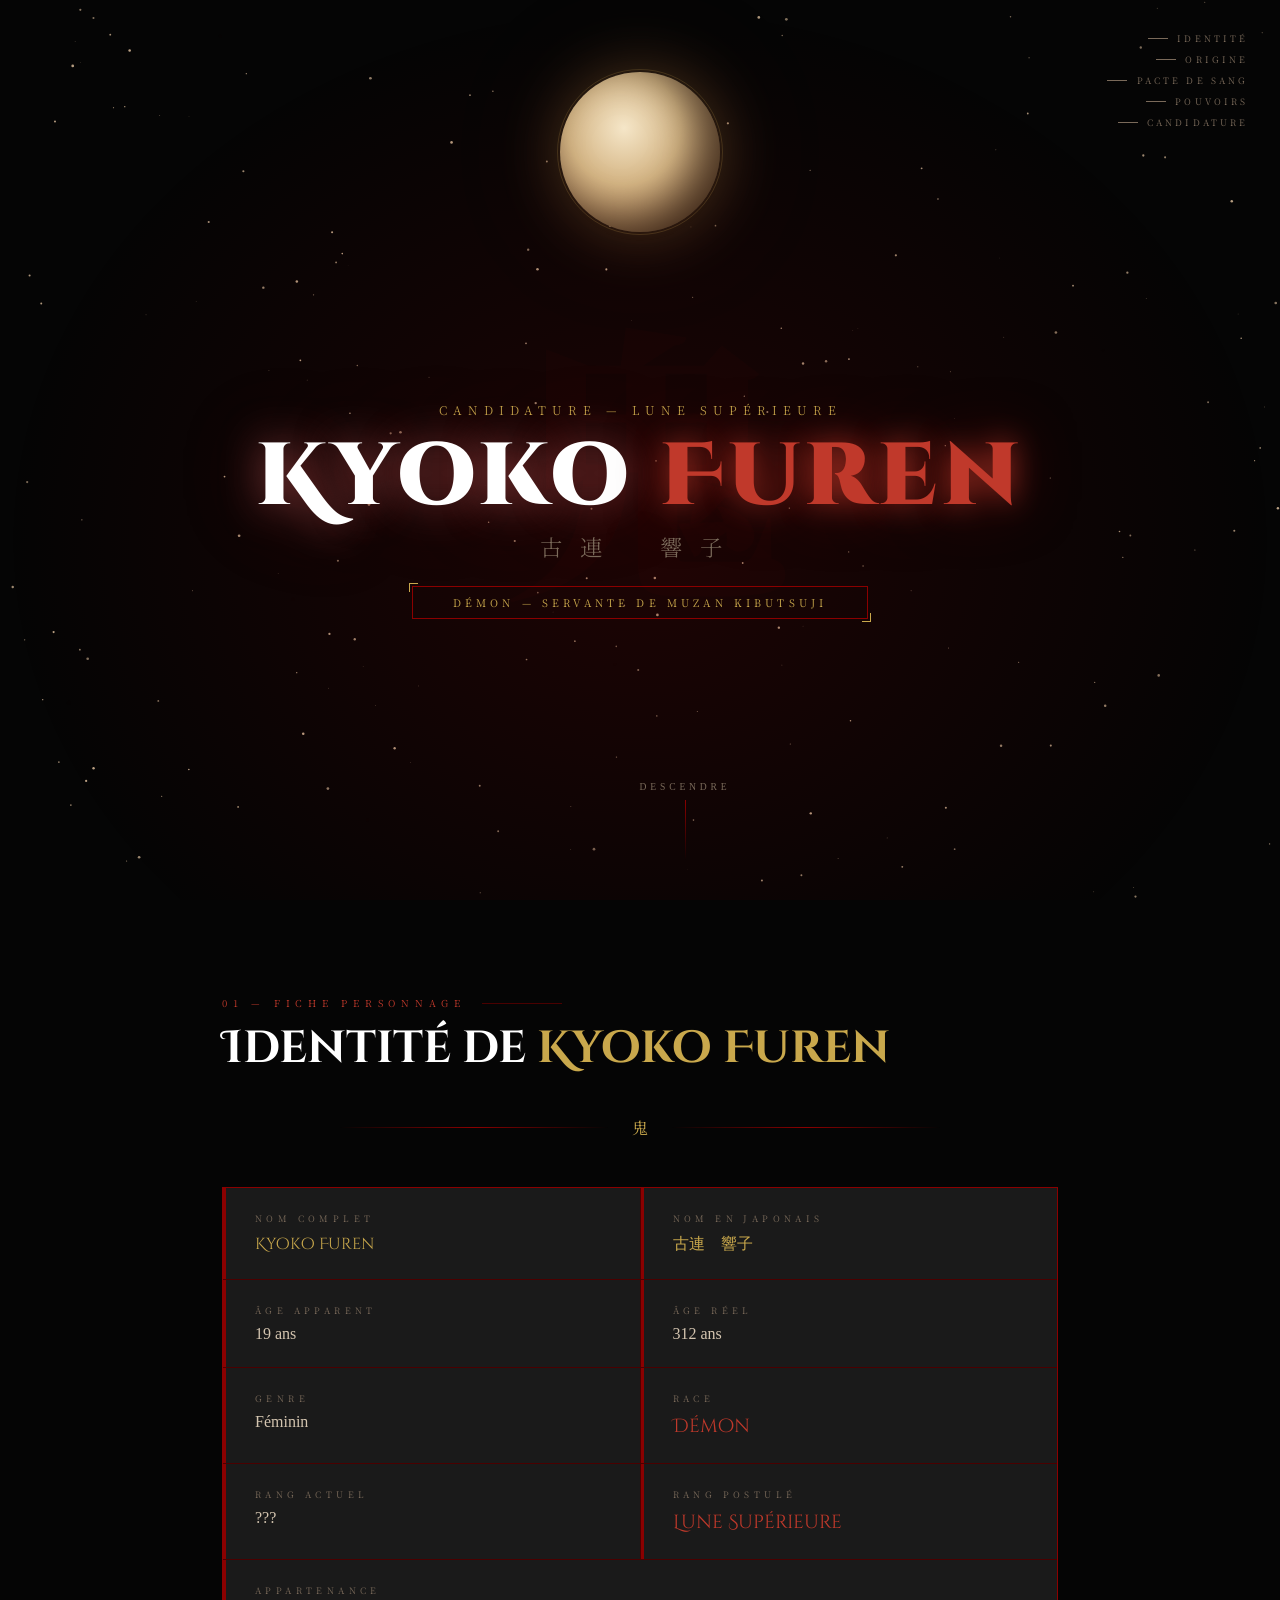
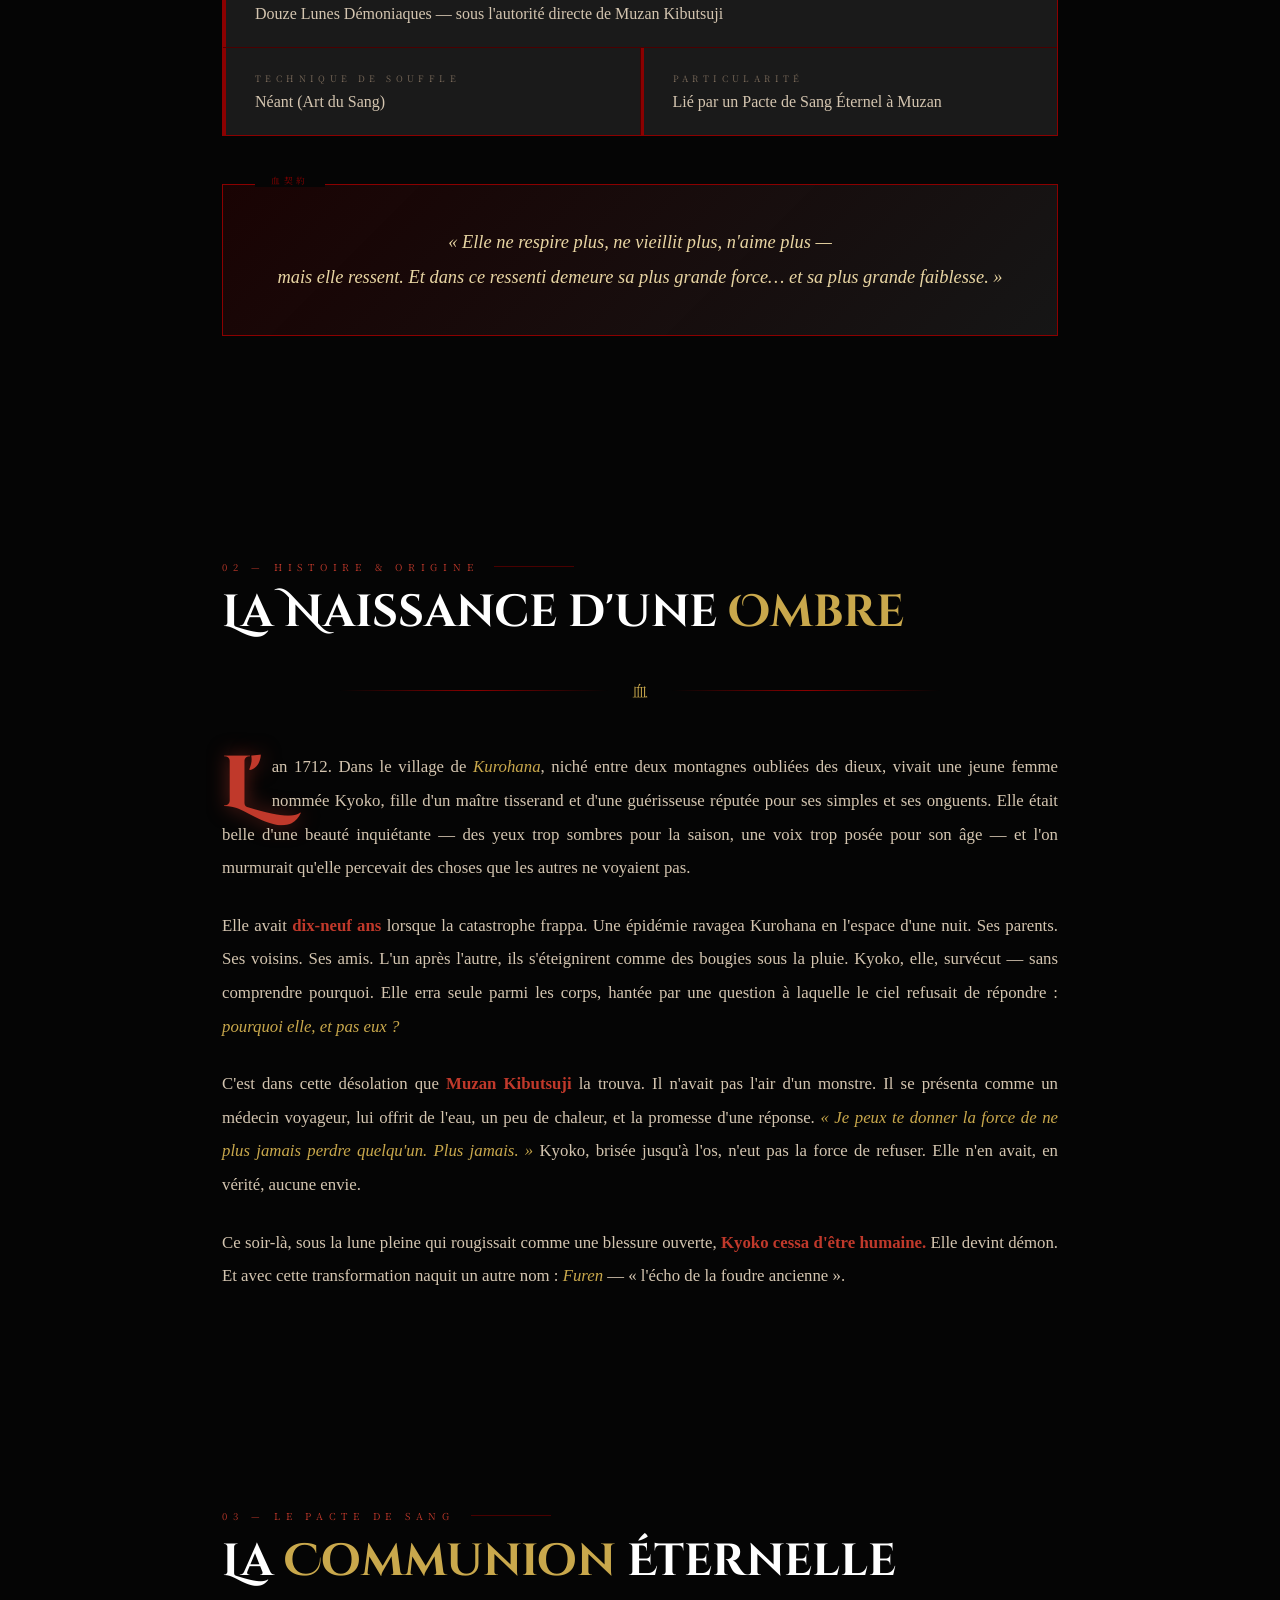
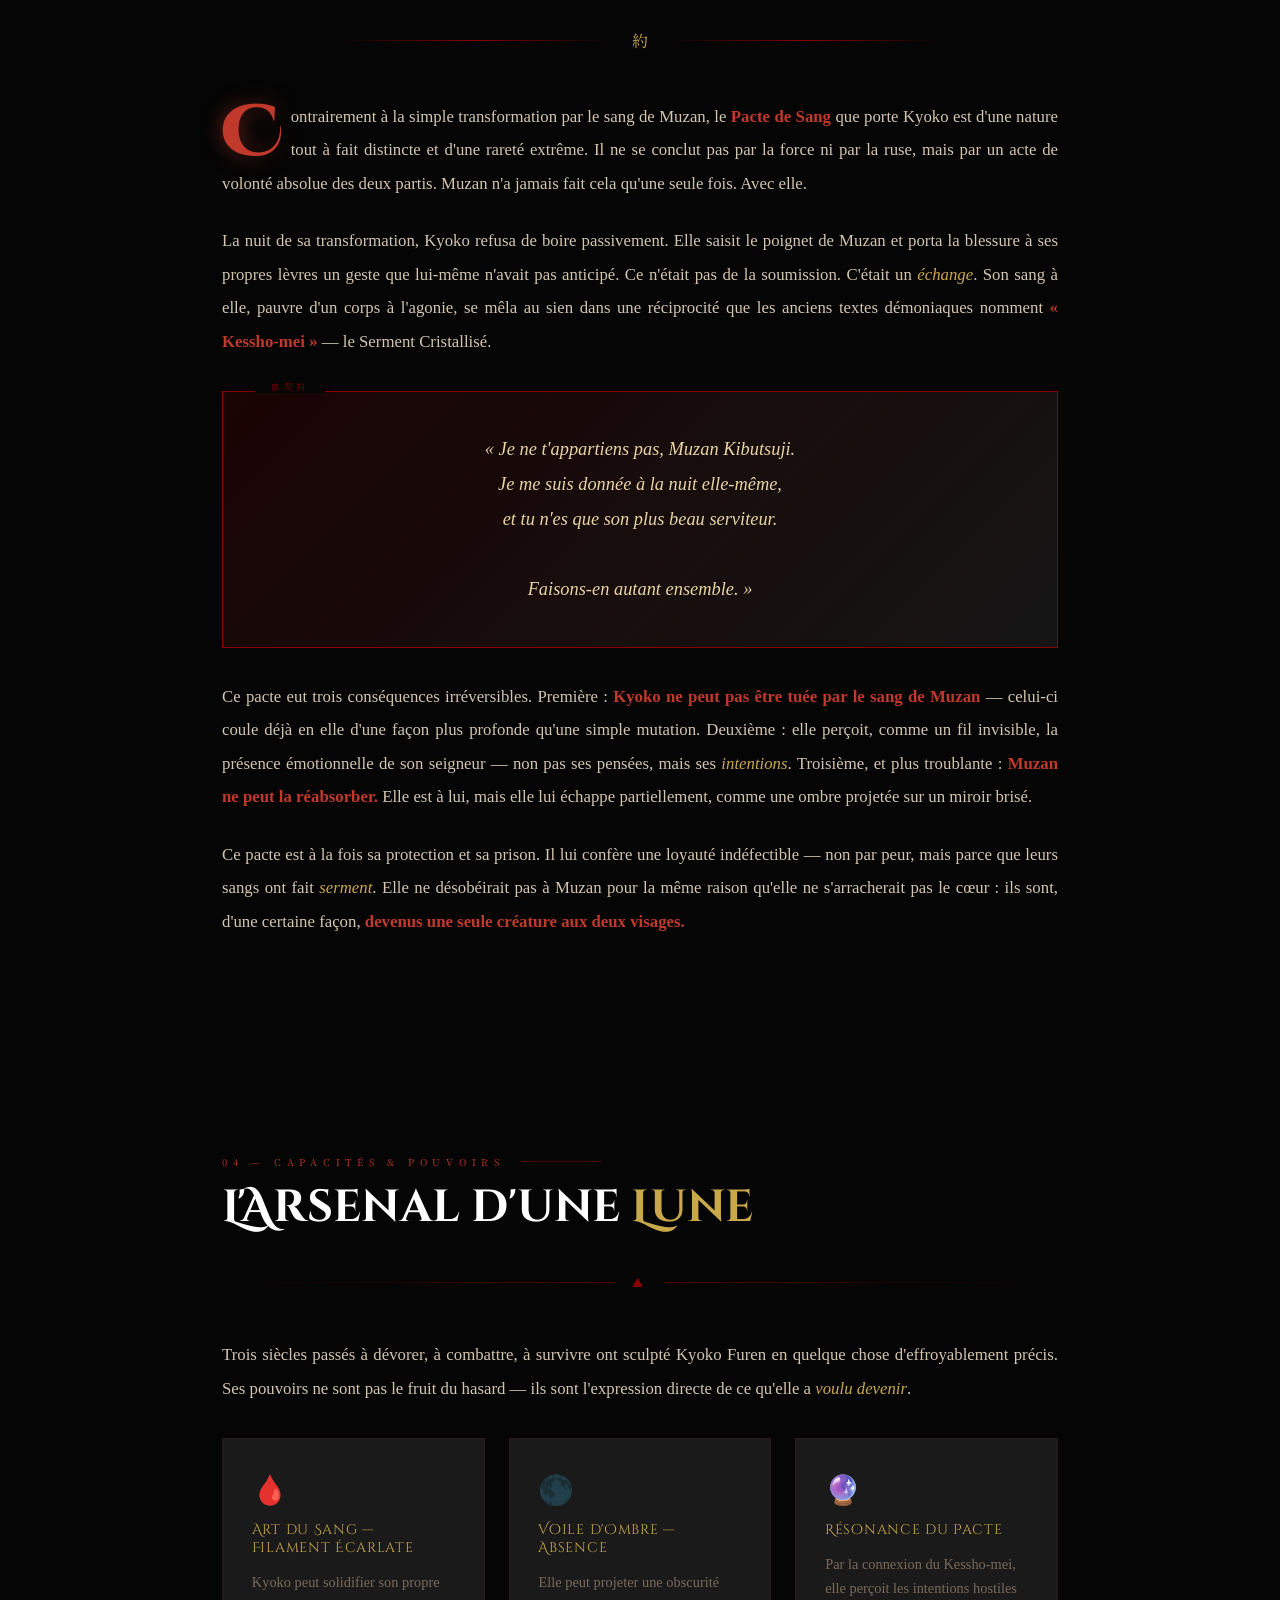
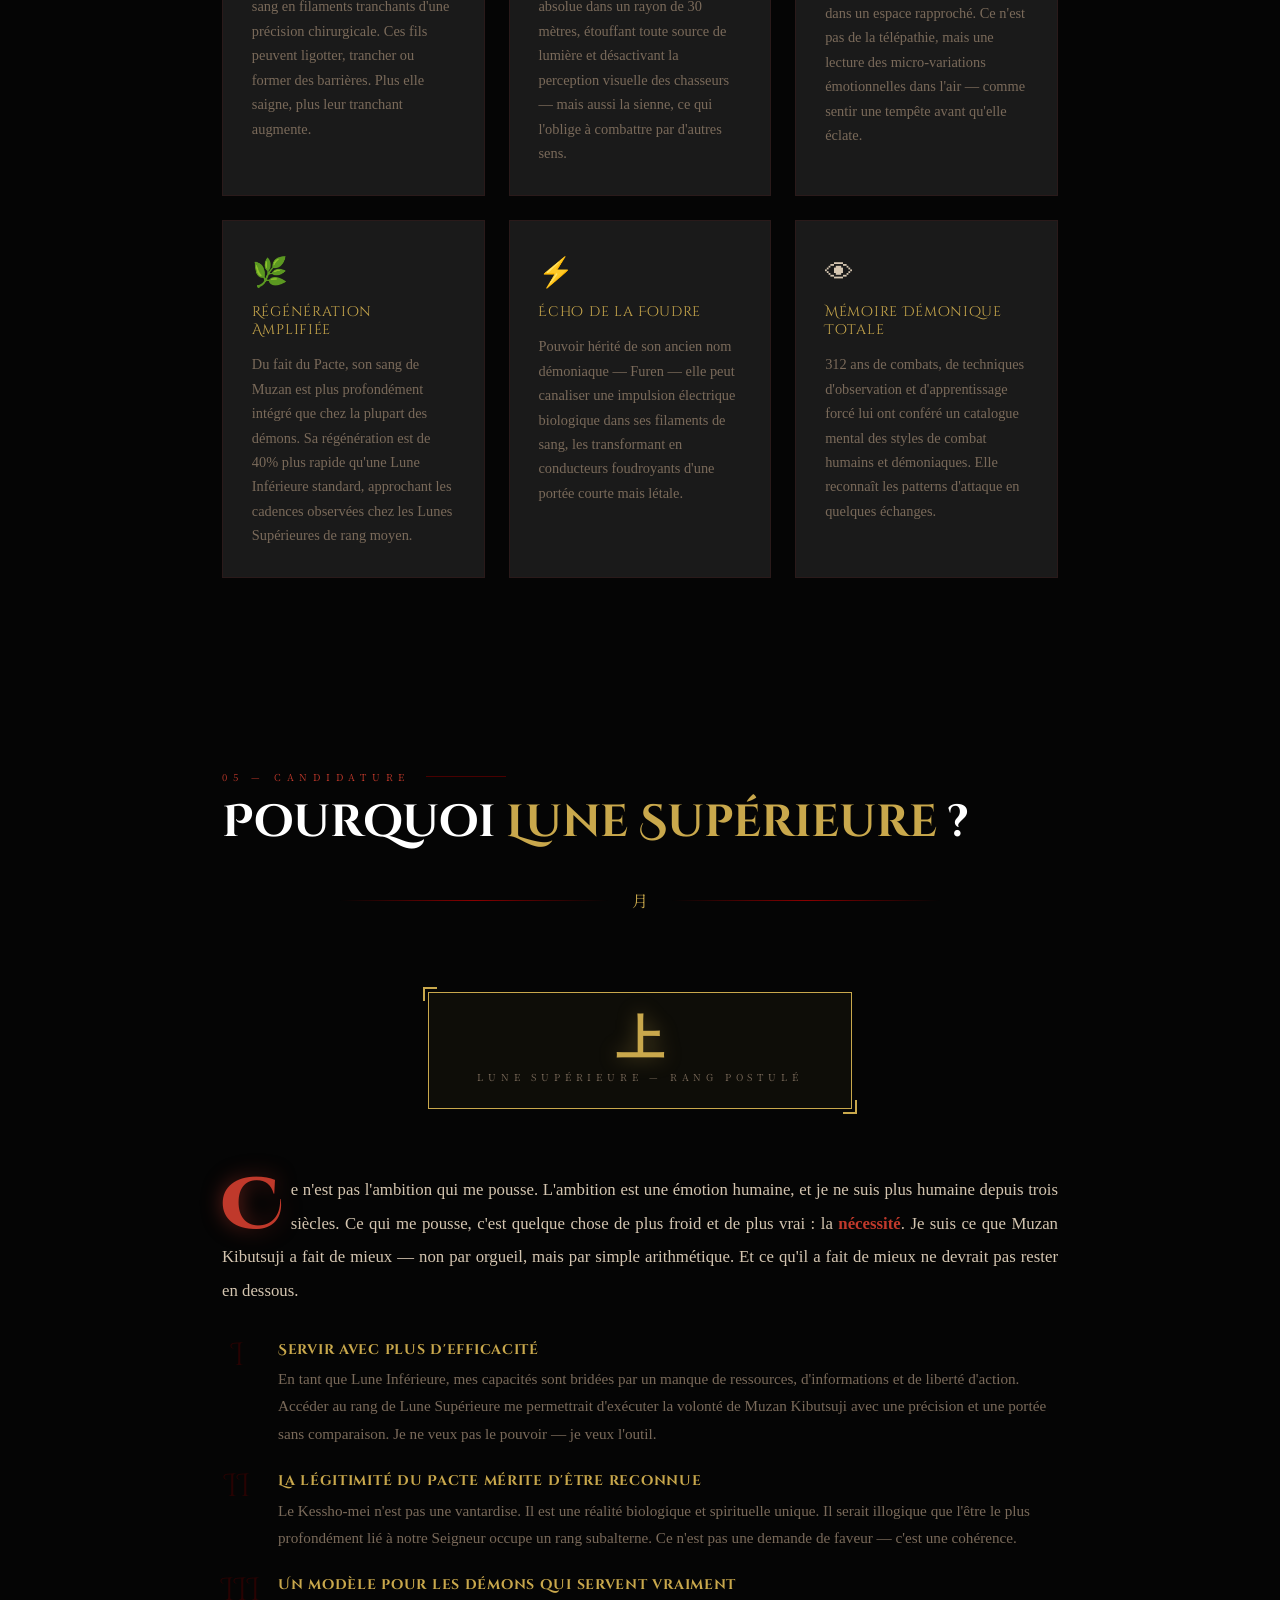
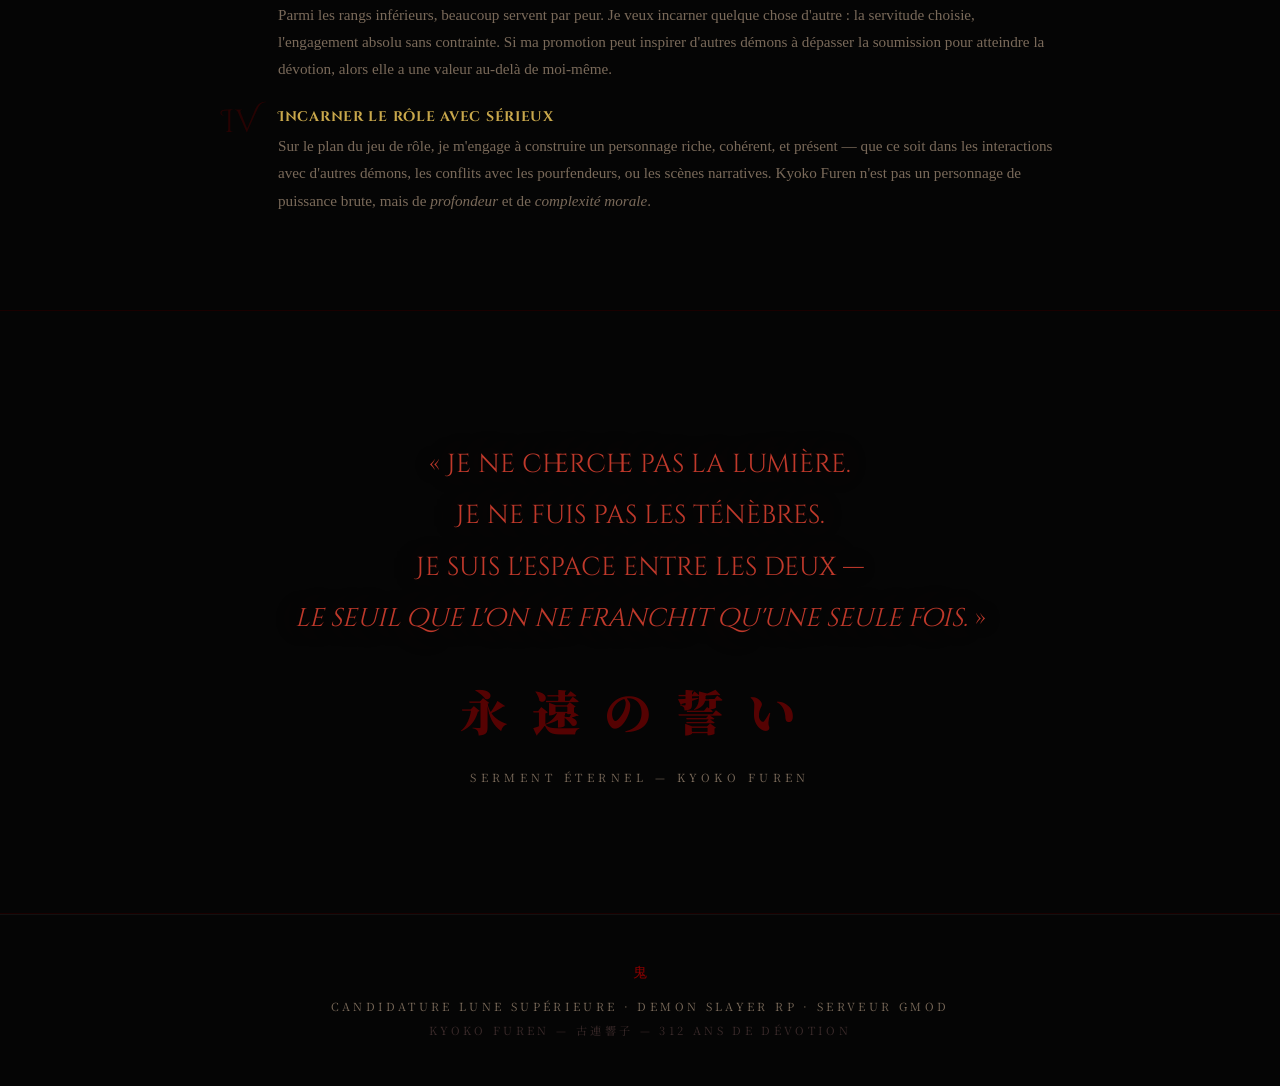
==== index.html @ bc17138c "Add files via upload" ====
<!DOCTYPE html>
<html lang="fr">
<head>
<meta charset="UTF-8">
<meta name="viewport" content="width=device-width, initial-scale=1.0">
<title>Candidature Lune Supérieure — Kyoko Furen</title>
<link href="https://fonts.googleapis.com/css2?family=Noto+Serif+JP:wght@300;400;700;900&family=Cinzel+Decorative:wght@400;700;900&family=IM+Fell+English:ital@0;1&display=swap" rel="stylesheet">

<style>
  :root {
    --blood: #8b0000;
    --crimson: #c0392b;
    --deep-red: #4a0000;
    --gold: #c9a84c;
    --pale-gold: #e8d5a3;
    --ash: #1a1a1a;
    --void: #050505;
    --fog: rgba(255,255,255,0.04);
    --text: #d4c5b0;
    --dim: #7a6a5a;
  }

  * { margin: 0; padding: 0; box-sizing: border-box; }

  html { scroll-behavior: smooth; }

  body {
    background-color: var(--void);
    color: var(--text);
    font-family: 'IM Fell English', serif;
    overflow-x: hidden;
    cursor: crosshair;
  }

  /* ─── SCROLLBAR ─── */
  ::-webkit-scrollbar { width: 6px; }
  ::-webkit-scrollbar-track { background: var(--void); }
  ::-webkit-scrollbar-thumb { background: var(--blood); border-radius: 0; }

  /* ─── CANVAS BACKGROUND ─── */
  #bg-canvas {
    position: fixed;
    top: 0; left: 0;
    width: 100%; height: 100%;
    z-index: 0;
    pointer-events: none;
  }

  /* ─── HERO ─── */
  .hero {
    position: relative;
    height: 100vh;
    display: flex;
    flex-direction: column;
    align-items: center;
    justify-content: center;
    z-index: 1;
    overflow: hidden;
  }

  .hero::before {
    content: '';
    position: absolute;
    inset: 0;
    background: radial-gradient(ellipse at 50% 60%, rgba(139,0,0,0.18) 0%, transparent 70%);
    pointer-events: none;
  }

  .moon {
    position: absolute;
    top: 8%;
    left: 50%;
    transform: translateX(-50%);
    width: 160px;
    height: 160px;
    border-radius: 50%;
    background: radial-gradient(circle at 40% 35%, #f5e6c8 0%, #d4b483 40%, #8b5e3c 80%, #3a1a0a 100%);
    box-shadow:
      0 0 60px rgba(200,160,80,0.3),
      0 0 120px rgba(139,0,0,0.15),
      inset -20px -10px 40px rgba(0,0,0,0.5);
    animation: moonPulse 6s ease-in-out infinite;
  }

  .moon::after {
    content: '';
    position: absolute;
    inset: -3px;
    border-radius: 50%;
    border: 1px solid rgba(200,160,80,0.2);
    animation: moonRing 6s ease-in-out infinite;
  }

  @keyframes moonPulse {
    0%, 100% { box-shadow: 0 0 60px rgba(200,160,80,0.3), 0 0 120px rgba(139,0,0,0.15), inset -20px -10px 40px rgba(0,0,0,0.5); }
    50% { box-shadow: 0 0 90px rgba(200,160,80,0.5), 0 0 180px rgba(139,0,0,0.3), inset -20px -10px 40px rgba(0,0,0,0.5); }
  }

  @keyframes moonRing {
    0%, 100% { transform: scale(1); opacity: 0.4; }
    50% { transform: scale(1.08); opacity: 0.8; }
  }

  .kanji-bg {
    position: absolute;
    font-family: 'Noto Serif JP', serif;
    font-size: 18rem;
    font-weight: 900;
    color: rgba(139,0,0,0.04);
    letter-spacing: -0.05em;
    user-select: none;
    pointer-events: none;
    top: 50%;
    left: 50%;
    transform: translate(-50%, -50%);
    white-space: nowrap;
  }

  .hero-title-wrap {
    text-align: center;
    z-index: 2;
    margin-top: 120px;
  }

  .hero-sub {
    font-family: 'Noto Serif JP', serif;
    font-size: 0.75rem;
    font-weight: 300;
    letter-spacing: 0.5em;
    color: var(--gold);
    text-transform: uppercase;
    margin-bottom: 1rem;
    opacity: 0;
    animation: fadeUp 1s ease forwards 0.5s;
  }

  .hero-name {
    font-family: 'Cinzel Decorative', serif;
    font-size: clamp(2.5rem, 7vw, 5.5rem);
    font-weight: 900;
    color: #fff;
    line-height: 1;
    text-shadow:
      0 0 40px rgba(200,100,100,0.6),
      0 0 80px rgba(139,0,0,0.4);
    opacity: 0;
    animation: fadeUp 1.2s ease forwards 0.8s;
    letter-spacing: 0.05em;
  }

  .hero-name span {
    color: var(--crimson);
    text-shadow: 0 0 30px rgba(192,57,43,0.8), 0 0 60px rgba(139,0,0,0.5);
  }

  .hero-jp {
    font-family: 'Noto Serif JP', serif;
    font-size: 1.4rem;
    font-weight: 300;
    color: var(--dim);
    margin-top: 0.5rem;
    letter-spacing: 0.8em;
    opacity: 0;
    animation: fadeUp 1s ease forwards 1.1s;
  }

  .hero-role {
    margin-top: 1.5rem;
    display: inline-block;
    border: 1px solid var(--blood);
    padding: 0.5rem 2.5rem;
    font-family: 'Noto Serif JP', serif;
    font-size: 0.65rem;
    letter-spacing: 0.4em;
    color: var(--gold);
    text-transform: uppercase;
    position: relative;
    opacity: 0;
    animation: fadeUp 1s ease forwards 1.4s;
  }

  .hero-role::before, .hero-role::after {
    content: '';
    position: absolute;
    width: 8px; height: 8px;
    border: 1px solid var(--gold);
  }
  .hero-role::before { top: -4px; left: -4px; border-right: none; border-bottom: none; }
  .hero-role::after { bottom: -4px; right: -4px; border-left: none; border-top: none; }

  .scroll-hint {
    position: absolute;
    bottom: 2.5rem;
    left: 50%;
    transform: translateX(-50%);
    display: flex;
    flex-direction: column;
    align-items: center;
    gap: 0.5rem;
    opacity: 0;
    animation: fadeUp 1s ease forwards 2s;
  }

  .scroll-hint span {
    font-size: 0.6rem;
    letter-spacing: 0.4em;
    color: var(--dim);
    text-transform: uppercase;
  }

  .scroll-line {
    width: 1px;
    height: 60px;
    background: linear-gradient(to bottom, var(--blood), transparent);
    animation: scrollDrop 2s ease-in-out infinite;
  }

  @keyframes scrollDrop {
    0% { transform: scaleY(0); transform-origin: top; }
    50% { transform: scaleY(1); transform-origin: top; }
    51% { transform: scaleY(1); transform-origin: bottom; }
    100% { transform: scaleY(0); transform-origin: bottom; }
  }

  @keyframes fadeUp {
    from { opacity: 0; transform: translateY(30px); }
    to { opacity: 1; transform: translateY(0); }
  }

  /* ─── DIVIDER ─── */
  .divider {
    display: flex;
    align-items: center;
    gap: 1.5rem;
    margin: 0 auto 3rem;
    max-width: 600px;
  }

  .divider-line {
    flex: 1;
    height: 1px;
    background: linear-gradient(to right, transparent, var(--blood), transparent);
  }

  .divider-glyph {
    color: var(--gold);
    font-size: 1rem;
    font-family: 'Noto Serif JP', serif;
  }

  /* ─── SECTIONS ─── */
  .section {
    position: relative;
    z-index: 1;
    padding: 6rem 2rem;
    max-width: 900px;
    margin: 0 auto;
  }

  .section-label {
    font-family: 'Noto Serif JP', serif;
    font-size: 0.6rem;
    letter-spacing: 0.6em;
    color: var(--crimson);
    text-transform: uppercase;
    margin-bottom: 0.75rem;
    display: flex;
    align-items: center;
    gap: 1rem;
  }

  .section-label::after {
    content: '';
    flex: 1;
    height: 1px;
    background: var(--deep-red);
    max-width: 80px;
  }

  .section-title {
    font-family: 'Cinzel Decorative', serif;
    font-size: clamp(1.5rem, 4vw, 2.8rem);
    font-weight: 700;
    color: #fff;
    margin-bottom: 2.5rem;
    line-height: 1.2;
  }

  .section-title em {
    color: var(--gold);
    font-style: normal;
  }

  /* ─── IDENTITY CARD ─── */
  .identity-grid {
    display: grid;
    grid-template-columns: 1fr 1fr;
    gap: 1px;
    background: var(--deep-red);
    border: 1px solid var(--blood);
    margin-bottom: 3rem;
  }

  .identity-cell {
    background: var(--ash);
    padding: 1.5rem 2rem;
    position: relative;
  }

  .identity-cell.full { grid-column: 1 / -1; }

  .identity-cell::after {
    content: '';
    position: absolute;
    top: 0; left: 0;
    width: 3px;
    height: 100%;
    background: var(--blood);
  }

  .id-label {
    font-family: 'Noto Serif JP', serif;
    font-size: 0.55rem;
    letter-spacing: 0.5em;
    color: var(--dim);
    text-transform: uppercase;
    margin-bottom: 0.5rem;
  }

  .id-value {
    font-family: 'Cinzel Decorative', serif;
    font-size: 1rem;
    color: var(--gold);
    font-weight: 400;
  }

  .id-value.highlight {
    color: var(--crimson);
    font-size: 1.2rem;
  }

  .id-value.normal {
    font-family: 'IM Fell English', serif;
    font-size: 1rem;
    color: var(--text);
  }

  /* ─── LORE TEXT ─── */
  .lore-text {
    line-height: 2;
    font-size: 1.05rem;
    color: var(--text);
    margin-bottom: 1.5rem;
    text-align: justify;
  }

  .lore-text em {
    color: var(--gold);
    font-style: italic;
  }

  .lore-text strong {
    color: var(--crimson);
    font-style: normal;
  }

  /* ─── DROP CAP ─── */
  .drop-cap::first-letter {
    font-family: 'Cinzel Decorative', serif;
    font-size: 4.5rem;
    font-weight: 900;
    float: left;
    line-height: 0.75;
    margin: 0.1em 0.12em 0 0;
    color: var(--crimson);
    text-shadow: 0 0 20px rgba(192,57,43,0.5);
  }

  /* ─── BLOOD PACT BOX ─── */
  .pact-box {
    border: 1px solid var(--blood);
    background: linear-gradient(135deg, rgba(74,0,0,0.3) 0%, rgba(26,26,26,0.8) 100%);
    padding: 2.5rem 3rem;
    margin: 2rem 0;
    position: relative;
  }

  .pact-box::before {
    content: '血契約';
    position: absolute;
    top: -0.7rem;
    left: 2rem;
    background: var(--void);
    padding: 0 1rem;
    font-family: 'Noto Serif JP', serif;
    font-size: 0.55rem;
    letter-spacing: 0.4em;
    color: var(--blood);
    text-transform: uppercase;
  }

  .pact-box .pact-quote {
    font-size: 1.15rem;
    font-style: italic;
    line-height: 1.9;
    color: var(--pale-gold);
    text-align: center;
  }

  /* ─── ABILITY CARDS ─── */
  .abilities-grid {
    display: grid;
    grid-template-columns: repeat(auto-fit, minmax(250px, 1fr));
    gap: 1.5rem;
    margin-top: 2rem;
  }

  .ability-card {
    background: var(--ash);
    border: 1px solid #2a1a1a;
    padding: 1.8rem;
    position: relative;
    overflow: hidden;
    transition: border-color 0.3s ease, transform 0.3s ease;
  }

  .ability-card:hover {
    border-color: var(--blood);
    transform: translateY(-4px);
  }

  .ability-card::after {
    content: '';
    position: absolute;
    bottom: 0; left: 0;
    width: 100%; height: 2px;
    background: linear-gradient(to right, var(--blood), transparent);
    transform: scaleX(0);
    transform-origin: left;
    transition: transform 0.4s ease;
  }

  .ability-card:hover::after { transform: scaleX(1); }

  .ability-icon {
    font-family: 'Noto Serif JP', serif;
    font-size: 1.8rem;
    margin-bottom: 0.8rem;
    display: block;
  }

  .ability-name {
    font-family: 'Cinzel Decorative', serif;
    font-size: 0.85rem;
    color: var(--gold);
    margin-bottom: 0.8rem;
    letter-spacing: 0.05em;
  }

  .ability-desc {
    font-size: 0.9rem;
    color: var(--dim);
    line-height: 1.7;
  }

  /* ─── MOTIVATION BLOCKS ─── */
  .motiv-list {
    list-style: none;
    display: flex;
    flex-direction: column;
    gap: 1.5rem;
    margin-top: 2rem;
  }

  .motiv-item {
    display: flex;
    gap: 1.5rem;
    align-items: flex-start;
  }

  .motiv-num {
    font-family: 'Cinzel Decorative', serif;
    font-size: 2rem;
    color: var(--deep-red);
    line-height: 1;
    flex-shrink: 0;
    width: 2rem;
    text-align: center;
    opacity: 0.5;
  }

  .motiv-content h4 {
    font-family: 'Cinzel Decorative', serif;
    font-size: 0.9rem;
    color: var(--gold);
    margin-bottom: 0.4rem;
    letter-spacing: 0.05em;
  }

  .motiv-content p {
    font-size: 0.95rem;
    line-height: 1.8;
    color: var(--dim);
  }

  /* ─── OATH SECTION ─── */
  .oath-section {
    text-align: center;
    padding: 8rem 2rem;
    position: relative;
    z-index: 1;
    border-top: 1px solid #1a0000;
    border-bottom: 1px solid #1a0000;
  }

  .oath-text {
    font-family: 'Cinzel Decorative', serif;
    font-size: clamp(1rem, 2.5vw, 1.6rem);
    color: var(--crimson);
    line-height: 2;
    max-width: 700px;
    margin: 0 auto 2rem;
    text-shadow: 0 0 30px rgba(139,0,0,0.4);
  }

  .oath-kanji {
    font-family: 'Noto Serif JP', serif;
    font-size: 3rem;
    font-weight: 900;
    color: var(--blood);
    letter-spacing: 0.5em;
    display: block;
    margin-top: 2rem;
    opacity: 0.6;
    animation: breathe 4s ease-in-out infinite;
  }

  @keyframes breathe {
    0%, 100% { opacity: 0.4; transform: scale(1); }
    50% { opacity: 0.8; transform: scale(1.02); }
  }

  /* ─── FOOTER ─── */
  .footer {
    text-align: center;
    padding: 3rem 2rem;
    z-index: 1;
    position: relative;
    border-top: 1px solid #111;
  }

  .footer p {
    font-size: 0.7rem;
    letter-spacing: 0.3em;
    color: var(--dim);
    text-transform: uppercase;
    font-family: 'Noto Serif JP', serif;
  }

  .footer .mark {
    color: var(--blood);
    font-size: 0.9rem;
    margin-bottom: 1rem;
    display: block;
  }

  /* ─── NAV ─── */
  nav {
    position: fixed;
    top: 2rem;
    right: 2rem;
    z-index: 100;
    display: flex;
    flex-direction: column;
    gap: 0.5rem;
    align-items: flex-end;
  }

  nav a {
    font-family: 'Noto Serif JP', serif;
    font-size: 0.55rem;
    letter-spacing: 0.35em;
    text-transform: uppercase;
    color: var(--dim);
    text-decoration: none;
    transition: color 0.3s ease;
    display: flex;
    align-items: center;
    gap: 0.6rem;
  }

  nav a::before {
    content: '';
    width: 20px; height: 1px;
    background: var(--dim);
    transition: width 0.3s ease, background 0.3s ease;
  }

  nav a:hover { color: var(--gold); }
  nav a:hover::before { width: 35px; background: var(--gold); }

  /* ─── BLOOD DRIP SVG ─── */
  .blood-drip-container {
    position: relative;
    height: 80px;
    overflow: visible;
    margin-bottom: -1px;
  }

  /* ─── SEPARATOR ─── */
  .sep {
    display: flex;
    align-items: center;
    justify-content: center;
    gap: 1rem;
    margin: 1rem 0 3rem;
    color: var(--blood);
    font-size: 0.7rem;
    letter-spacing: 0.5em;
    font-family: 'Noto Serif JP', serif;
  }

  .sep::before, .sep::after {
    content: '';
    flex: 1;
    height: 1px;
    background: linear-gradient(to right, transparent, var(--deep-red));
  }

  .sep::after { background: linear-gradient(to left, transparent, var(--deep-red)); }

  /* ─── RANK BADGE ─── */
  .rank-badge {
    display: inline-flex;
    flex-direction: column;
    align-items: center;
    border: 1px solid var(--gold);
    padding: 1.5rem 3rem;
    margin: 2rem auto;
    position: relative;
    background: rgba(201,168,76,0.05);
  }

  .rank-badge::before, .rank-badge::after {
    content: '';
    position: absolute;
    width: 12px; height: 12px;
    border: 2px solid var(--gold);
  }

  .rank-badge::before { top: -6px; left: -6px; border-right: none; border-bottom: none; }
  .rank-badge::after { bottom: -6px; right: -6px; border-left: none; border-top: none; }

  .rank-badge .rank-num {
    font-family: 'Cinzel Decorative', serif;
    font-size: 3rem;
    font-weight: 900;
    color: var(--gold);
    line-height: 1;
    text-shadow: 0 0 20px rgba(201,168,76,0.4);
  }

  .rank-badge .rank-label {
    font-family: 'Noto Serif JP', serif;
    font-size: 0.6rem;
    letter-spacing: 0.5em;
    color: var(--dim);
    text-transform: uppercase;
    margin-top: 0.3rem;
  }

  /* ─── BLOOD PARTICLES ─── */
  .particle {
    position: fixed;
    width: 2px;
    height: 2px;
    background: var(--blood);
    border-radius: 50%;
    pointer-events: none;
    z-index: 9999;
    animation: particleFade 1s ease forwards;
  }

  @keyframes particleFade {
    from { opacity: 1; transform: scale(1); }
    to { opacity: 0; transform: scale(0) translateY(20px); }
  }

  /* ─── REVEAL ANIMATIONS ─── */
  .reveal {
    opacity: 0;
    transform: translateY(40px);
    transition: opacity 0.9s ease, transform 0.9s ease;
  }

  .reveal.visible {
    opacity: 1;
    transform: translateY(0);
  }

  @media (max-width: 600px) {
    .identity-grid { grid-template-columns: 1fr; }
    nav { display: none; }
    .drop-cap::first-letter { font-size: 3rem; }
    .pact-box { padding: 1.5rem; }
  }
</style>
</head>
<body>

<!-- CANVAS BACKGROUND -->
<canvas id="bg-canvas"></canvas>

<!-- NAVIGATION -->
<nav>
  <a href="#identite">Identité</a>
  <a href="#origine">Origine</a>
  <a href="#pact">Pacte de Sang</a>
  <a href="#pouvoir">Pouvoirs</a>
  <a href="#candidature">Candidature</a>
</nav>

<!-- ══════════════ HERO ══════════════ -->
<section class="hero">
  <div class="kanji-bg">鬼</div>
  <div class="moon"></div>

  <div class="hero-title-wrap">
    <p class="hero-sub">Candidature — Lune Supérieure</p>
    <h1 class="hero-name">Kyoko <span>Furen</span></h1>
    <p class="hero-jp">古連　響子</p>
    <div class="hero-role">Démon — Servante de Muzan Kibutsuji</div>
  </div>

  <div class="scroll-hint">
    <span>Descendre</span>
    <div class="scroll-line"></div>
  </div>
</section>

<!-- ══════════════ IDENTITÉ ══════════════ -->
<section class="section reveal" id="identite">
  <div class="section-label">01 — Fiche Personnage</div>
  <h2 class="section-title">Identité de <em>Kyoko Furen</em></h2>
  <div class="divider"><div class="divider-line"></div><div class="divider-glyph">鬼</div><div class="divider-line"></div></div>

  <div class="identity-grid">
    <div class="identity-cell">
      <div class="id-label">Nom complet</div>
      <div class="id-value">Kyoko Furen</div>
    </div>
    <div class="identity-cell">
      <div class="id-label">Nom en japonais</div>
      <div class="id-value">古連　響子</div>
    </div>
    <div class="identity-cell">
      <div class="id-label">Âge apparent</div>
      <div class="id-value normal">19 ans</div>
    </div>
    <div class="identity-cell">
      <div class="id-label">Âge réel</div>
      <div class="id-value normal">312 ans</div>
    </div>
    <div class="identity-cell">
      <div class="id-label">Genre</div>
      <div class="id-value normal">Féminin</div>
    </div>
    <div class="identity-cell">
      <div class="id-label">Race</div>
      <div class="id-value highlight">Démon</div>
    </div>
    <div class="identity-cell">
      <div class="id-label">Rang Actuel</div>
      <div class="id-value normal">???</div>
    </div>
    <div class="identity-cell">
      <div class="id-label">Rang Postulé</div>
      <div class="id-value highlight">Lune Supérieure</div>
    </div>
    <div class="identity-cell full">
      <div class="id-label">Appartenance</div>
      <div class="id-value normal">Douze Lunes Démoniaques — sous l'autorité directe de Muzan Kibutsuji</div>
    </div>
    <div class="identity-cell">
      <div class="id-label">Technique de Souffle</div>
      <div class="id-value normal">Néant (Art du Sang)</div>
    </div>
    <div class="identity-cell">
      <div class="id-label">Particularité</div>
      <div class="id-value normal">Lié par un Pacte de Sang Éternel à Muzan</div>
    </div>
  </div>

  <div class="pact-box">
    <p class="pact-quote">
      « Elle ne respire plus, ne vieillit plus, n'aime plus —<br>
      mais elle <em>ressent</em>. Et dans ce ressenti demeure sa plus grande force… et sa plus grande faiblesse. »
    </p>
  </div>
</section>

<!-- ══════════════ ORIGINE ══════════════ -->
<section class="section reveal" id="origine">
  <div class="section-label">02 — Histoire & Origine</div>
  <h2 class="section-title">La Naissance d'une <em>Ombre</em></h2>
  <div class="divider"><div class="divider-line"></div><div class="divider-glyph">血</div><div class="divider-line"></div></div>

  <p class="lore-text drop-cap">
    L'an 1712. Dans le village de <em>Kurohana</em>, niché entre deux montagnes oubliées des dieux, vivait une jeune femme
    nommée Kyoko, fille d'un maître tisserand et d'une guérisseuse réputée pour ses simples et ses onguents.
    Elle était belle d'une beauté inquiétante — des yeux trop sombres pour la saison, une voix trop posée pour son âge —
    et l'on murmurait qu'elle percevait des choses que les autres ne voyaient pas.
  </p>

  <p class="lore-text">
    Elle avait <strong>dix-neuf ans</strong> lorsque la catastrophe frappa. Une épidémie ravagea Kurohana en l'espace d'une nuit.
    Ses parents. Ses voisins. Ses amis. L'un après l'autre, ils s'éteignirent comme des bougies sous la pluie.
    Kyoko, elle, survécut — sans comprendre pourquoi. Elle erra seule parmi les corps, hantée par une question
    à laquelle le ciel refusait de répondre : <em>pourquoi elle, et pas eux ?</em>
  </p>

  <p class="lore-text">
    C'est dans cette désolation que <strong>Muzan Kibutsuji</strong> la trouva. Il n'avait pas l'air d'un monstre.
    Il se présenta comme un médecin voyageur, lui offrit de l'eau, un peu de chaleur, et la promesse d'une réponse.
    <em>« Je peux te donner la force de ne plus jamais perdre quelqu'un. Plus jamais. »</em>
    Kyoko, brisée jusqu'à l'os, n'eut pas la force de refuser. Elle n'en avait, en vérité, aucune envie.
  </p>

  <p class="lore-text">
    Ce soir-là, sous la lune pleine qui rougissait comme une blessure ouverte, <strong>Kyoko cessa d'être humaine.</strong>
    Elle devint démon. Et avec cette transformation naquit un autre nom : <em>Furen</em> — « l'écho de la foudre ancienne ».
  </p>
</section>

<!-- ══════════════ PACTE DE SANG ══════════════ -->
<section class="section reveal" id="pact">
  <div class="section-label">03 — Le Pacte de Sang</div>
  <h2 class="section-title">La <em>Communion</em> Éternelle</h2>
  <div class="divider"><div class="divider-line"></div><div class="divider-glyph">約</div><div class="divider-line"></div></div>

  <p class="lore-text drop-cap">
    Contrairement à la simple transformation par le sang de Muzan, le <strong>Pacte de Sang</strong> que porte Kyoko est d'une nature
    tout à fait distincte et d'une rareté extrême. Il ne se conclut pas par la force ni par la ruse, mais par un acte
    de volonté absolue des deux partis. Muzan n'a jamais fait cela qu'une seule fois. Avec elle.
  </p>

  <p class="lore-text">
    La nuit de sa transformation, Kyoko refusa de boire passivement. Elle saisit le poignet de Muzan et porta la blessure
    à ses propres lèvres un geste que lui-même n'avait pas anticipé. Ce n'était pas de la soumission. C'était un
    <em>échange</em>. Son sang à elle, pauvre d'un corps à l'agonie, se mêla au sien dans une réciprocité que les anciens
    textes démoniaques nomment <strong>« Kessho-mei »</strong> — le Serment Cristallisé.
  </p>

  <div class="pact-box">
    <p class="pact-quote">
      « Je ne t'appartiens pas, Muzan Kibutsuji.<br>
      Je me suis donnée à la nuit elle-même,<br>
      et tu n'es que son plus beau serviteur.<br><br>
      <em>Faisons-en autant ensemble.</em> »
    </p>
  </div>

  <p class="lore-text">
    Ce pacte eut trois conséquences irréversibles. Première : <strong>Kyoko ne peut pas être tuée par le sang de Muzan</strong> —
    celui-ci coule déjà en elle d'une façon plus profonde qu'une simple mutation. Deuxième : elle perçoit, comme un fil
    invisible, la présence émotionnelle de son seigneur — non pas ses pensées, mais ses <em>intentions</em>. Troisième, et plus
    troublante : <strong>Muzan ne peut la réabsorber.</strong> Elle est à lui, mais elle lui échappe partiellement, comme une ombre
    projetée sur un miroir brisé.
  </p>

  <p class="lore-text">
    Ce pacte est à la fois sa protection et sa prison. Il lui confère une loyauté indéfectible — non par peur,
    mais parce que leurs sangs ont fait <em>serment</em>. Elle ne désobéirait pas à Muzan pour la même raison qu'elle ne
    s'arracherait pas le cœur : ils sont, d'une certaine façon, <strong>devenus une seule créature aux deux visages.</strong>
  </p>
</section>

<!-- ══════════════ POUVOIRS ══════════════ -->
<section class="section reveal" id="pouvoir">
  <div class="section-label">04 — Capacités & Pouvoirs</div>
  <h2 class="section-title">L'Arsenal d'une <em>Lune</em></h2>
  <div class="sep">▲</div>

  <p class="lore-text">
    Trois siècles passés à dévorer, à combattre, à survivre ont sculpté Kyoko Furen en quelque chose
    d'effroyablement précis. Ses pouvoirs ne sont pas le fruit du hasard — ils sont l'expression directe
    de ce qu'elle a <em>voulu devenir</em>.
  </p>

  <div class="abilities-grid">
    <div class="ability-card">
      <span class="ability-icon">🩸</span>
      <div class="ability-name">Art du Sang — Filament Écarlate</div>
      <div class="ability-desc">Kyoko peut solidifier son propre sang en filaments tranchants d'une précision chirurgicale. Ces fils peuvent ligotter, trancher ou former des barrières. Plus elle saigne, plus leur tranchant augmente.</div>
    </div>
    <div class="ability-card">
      <span class="ability-icon">🌑</span>
      <div class="ability-name">Voile d'Ombre — Absence</div>
      <div class="ability-desc">Elle peut projeter une obscurité absolue dans un rayon de 30 mètres, étouffant toute source de lumière et désactivant la perception visuelle des chasseurs — mais aussi la sienne, ce qui l'oblige à combattre par d'autres sens.</div>
    </div>
    <div class="ability-card">
      <span class="ability-icon">🔮</span>
      <div class="ability-name">Résonance du Pacte</div>
      <div class="ability-desc">Par la connexion du Kessho-mei, elle perçoit les intentions hostiles dans un espace rapproché. Ce n'est pas de la télépathie, mais une lecture des micro-variations émotionnelles dans l'air — comme sentir une tempête avant qu'elle éclate.</div>
    </div>
    <div class="ability-card">
      <span class="ability-icon">🌿</span>
      <div class="ability-name">Régénération Amplifiée</div>
      <div class="ability-desc">Du fait du Pacte, son sang de Muzan est plus profondément intégré que chez la plupart des démons. Sa régénération est de 40% plus rapide qu'une Lune Inférieure standard, approchant les cadences observées chez les Lunes Supérieures de rang moyen.</div>
    </div>
    <div class="ability-card">
      <span class="ability-icon">⚡</span>
      <div class="ability-name">Écho de la Foudre</div>
      <div class="ability-desc">Pouvoir hérité de son ancien nom démoniaque — Furen — elle peut canaliser une impulsion électrique biologique dans ses filaments de sang, les transformant en conducteurs foudroyants d'une portée courte mais létale.</div>
    </div>
    <div class="ability-card">
      <span class="ability-icon">👁</span>
      <div class="ability-name">Mémoire Démonique Totale</div>
      <div class="ability-desc">312 ans de combats, de techniques d'observation et d'apprentissage forcé lui ont conféré un catalogue mental des styles de combat humains et démoniaques. Elle reconnaît les patterns d'attaque en quelques échanges.</div>
    </div>
  </div>
</section>

<!-- ══════════════ CANDIDATURE ══════════════ -->
<section class="section reveal" id="candidature">
  <div class="section-label">05 — Candidature</div>
  <h2 class="section-title">Pourquoi <em>Lune Supérieure</em> ?</h2>
  <div class="divider"><div class="divider-line"></div><div class="divider-glyph">月</div><div class="divider-line"></div></div>

  <div style="display:flex; justify-content:center; margin-bottom: 2rem;">
    <div class="rank-badge">
      <span class="rank-num">上</span>
      <span class="rank-label">Lune Supérieure — Rang Postulé</span>
    </div>
  </div>

  <p class="lore-text drop-cap">
    Ce n'est pas l'ambition qui me pousse. L'ambition est une émotion humaine, et je ne suis plus humaine depuis
    trois siècles. Ce qui me pousse, c'est quelque chose de plus froid et de plus vrai : la <strong>nécessité</strong>.
    Je suis ce que Muzan Kibutsuji a fait de mieux — non par orgueil, mais par simple arithmétique.
    Et ce qu'il a fait de mieux ne devrait pas rester en dessous.
  </p>

  <ul class="motiv-list">
    <li class="motiv-item">
      <span class="motiv-num">I</span>
      <div class="motiv-content">
        <h4>Servir avec plus d'efficacité</h4>
        <p>En tant que Lune Inférieure, mes capacités sont bridées par un manque de ressources, d'informations et de liberté d'action. Accéder au rang de Lune Supérieure me permettrait d'exécuter la volonté de Muzan Kibutsuji avec une précision et une portée sans comparaison. Je ne veux pas le pouvoir — je veux l'outil.</p>
      </div>
    </li>
    <li class="motiv-item">
      <span class="motiv-num">II</span>
      <div class="motiv-content">
        <h4>La légitimité du Pacte mérite d'être reconnue</h4>
        <p>Le Kessho-mei n'est pas une vantardise. Il est une réalité biologique et spirituelle unique. Il serait illogique que l'être le plus profondément lié à notre Seigneur occupe un rang subalterne. Ce n'est pas une demande de faveur — c'est une cohérence.</p>
      </div>
    </li>
    <li class="motiv-item">
      <span class="motiv-num">III</span>
      <div class="motiv-content">
        <h4>Un modèle pour les démons qui servent vraiment</h4>
        <p>Parmi les rangs inférieurs, beaucoup servent par peur. Je veux incarner quelque chose d'autre : la servitude choisie, l'engagement absolu sans contrainte. Si ma promotion peut inspirer d'autres démons à dépasser la soumission pour atteindre la dévotion, alors elle a une valeur au-delà de moi-même.</p>
      </div>
    </li>
    <li class="motiv-item">
      <span class="motiv-num">IV</span>
      <div class="motiv-content">
        <h4>Incarner le rôle avec sérieux</h4>
        <p>Sur le plan du jeu de rôle, je m'engage à construire un personnage riche, cohérent, et présent — que ce soit dans les interactions avec d'autres démons, les conflits avec les pourfendeurs, ou les scènes narratives. Kyoko Furen n'est pas un personnage de puissance brute, mais de <em>profondeur</em> et de <em>complexité morale</em>.</p>
      </div>
    </li>
  </ul>
</section>

<!-- ══════════════ SERMENT ══════════════ -->
<div class="oath-section reveal">
  <p class="oath-text">
    « Je ne cherche pas la lumière.<br>
    Je ne fuis pas les ténèbres.<br>
    Je suis l'espace entre les deux —<br>
    <em>le seuil que l'on ne franchit qu'une seule fois.</em> »
  </p>
  <span class="oath-kanji">永遠の誓い</span>
  <p style="margin-top: 1.5rem; font-size: 0.7rem; letter-spacing: 0.4em; color: var(--dim); font-family: 'Noto Serif JP', serif; text-transform: uppercase;">Serment Éternel — Kyoko Furen</p>
</div>

<!-- ══════════════ FOOTER ══════════════ -->
<footer class="footer">
  <span class="mark">鬼</span>
  <p>Candidature Lune Supérieure · Demon Slayer RP · Serveur GMOD</p>
  <p style="margin-top: 0.5rem; color: #3a2a2a;">Kyoko Furen — 古連響子 — 312 ans de dévotion</p>
</footer>

<script>
// ─── CANVAS BACKGROUND (étoiles + particules démoniaques) ───
const canvas = document.getElementById('bg-canvas');
const ctx = canvas.getContext('2d');
let W, H, stars = [], floaters = [];

function resize() {
  W = canvas.width = window.innerWidth;
  H = canvas.height = window.innerHeight;
}

function initStars() {
  stars = [];
  for (let i = 0; i < 200; i++) {
    stars.push({
      x: Math.random() * W,
      y: Math.random() * H,
      r: Math.random() * 1.2 + 0.2,
      a: Math.random(),
      speed: Math.random() * 0.005 + 0.001
    });
  }
  floaters = [];
  for (let i = 0; i < 8; i++) {
    floaters.push({
      x: Math.random() * W,
      y: Math.random() * H,
      vy: -(Math.random() * 0.3 + 0.1),
      vx: (Math.random() - 0.5) * 0.15,
      r: Math.random() * 2 + 1,
      a: Math.random() * 0.4 + 0.1,
      life: 0,
      maxLife: Math.random() * 300 + 200
    });
  }
}

function drawFrame() {
  ctx.clearRect(0, 0, W, H);

  stars.forEach(s => {
    s.a += s.speed;
    const alpha = (Math.sin(s.a) + 1) / 2 * 0.7 + 0.1;
    ctx.beginPath();
    ctx.arc(s.x, s.y, s.r, 0, Math.PI * 2);
    ctx.fillStyle = `rgba(255, 220, 180, ${alpha})`;
    ctx.fill();
  });

  floaters.forEach((f, i) => {
    f.life++;
    f.x += f.vx;
    f.y += f.vy;
    const lifeRatio = f.life / f.maxLife;
    const alpha = f.a * Math.sin(lifeRatio * Math.PI);
    ctx.beginPath();
    ctx.arc(f.x, f.y, f.r, 0, Math.PI * 2);
    ctx.fillStyle = `rgba(139, 0, 0, ${alpha})`;
    ctx.fill();
    if (f.life >= f.maxLife) {
      floaters[i] = {
        x: Math.random() * W, y: H + 10,
        vy: -(Math.random() * 0.3 + 0.1),
        vx: (Math.random() - 0.5) * 0.15,
        r: Math.random() * 2 + 1,
        a: Math.random() * 0.4 + 0.1,
        life: 0, maxLife: Math.random() * 300 + 200
      };
    }
  });

  requestAnimationFrame(drawFrame);
}

resize();
initStars();
drawFrame();
window.addEventListener('resize', () => { resize(); initStars(); });

// ─── BLOOD PARTICLES ON CLICK ───
document.addEventListener('click', e => {
  for (let i = 0; i < 6; i++) {
    const dot = document.createElement('div');
    dot.className = 'particle';
    dot.style.left = e.clientX + (Math.random() - 0.5) * 20 + 'px';
    dot.style.top = e.clientY + (Math.random() - 0.5) * 20 + 'px';
    dot.style.width = dot.style.height = (Math.random() * 4 + 2) + 'px';
    document.body.appendChild(dot);
    setTimeout(() => dot.remove(), 1000);
  }
});

// ─── SCROLL REVEAL ───
const reveals = document.querySelectorAll('.reveal');
const observer = new IntersectionObserver((entries) => {
  entries.forEach(e => {
    if (e.isIntersecting) {
      e.target.classList.add('visible');
    }
  });
}, { threshold: 0.1 });

reveals.forEach(r => observer.observe(r));
</script>
</body>
</html>
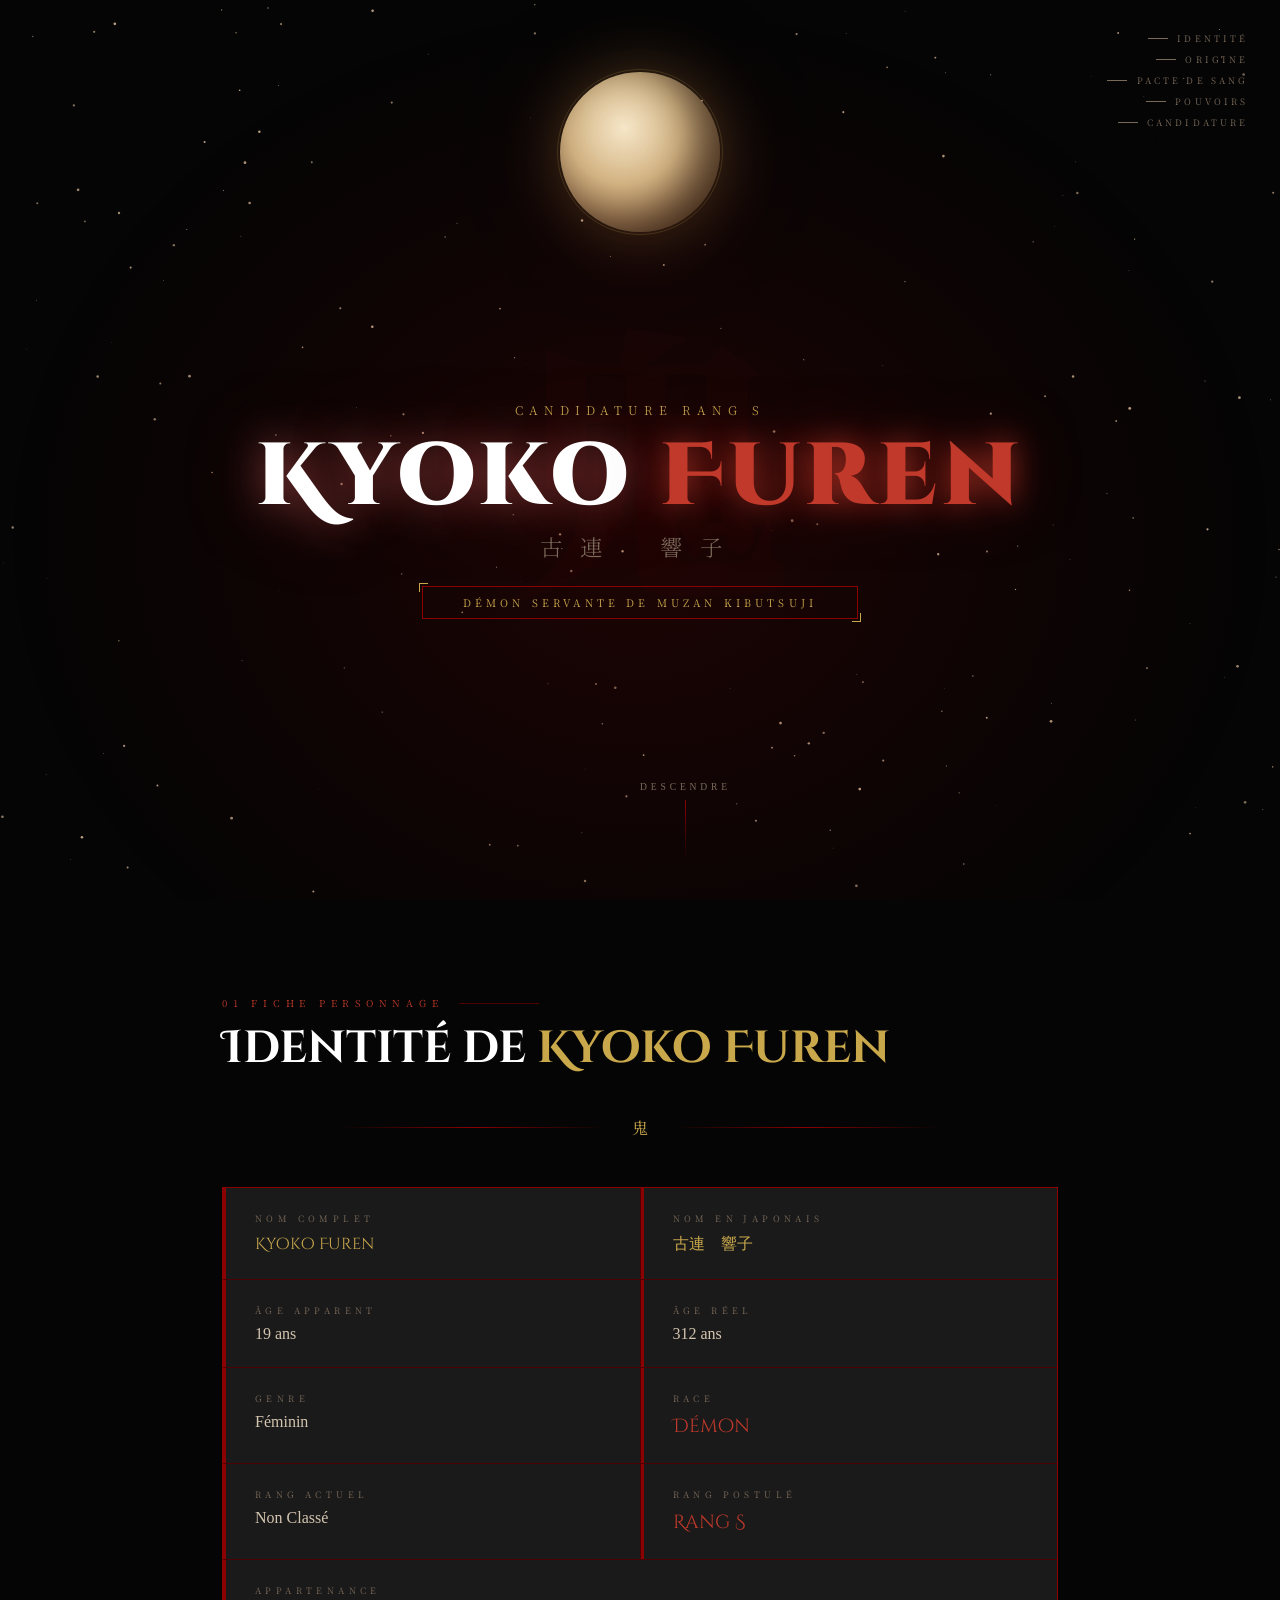
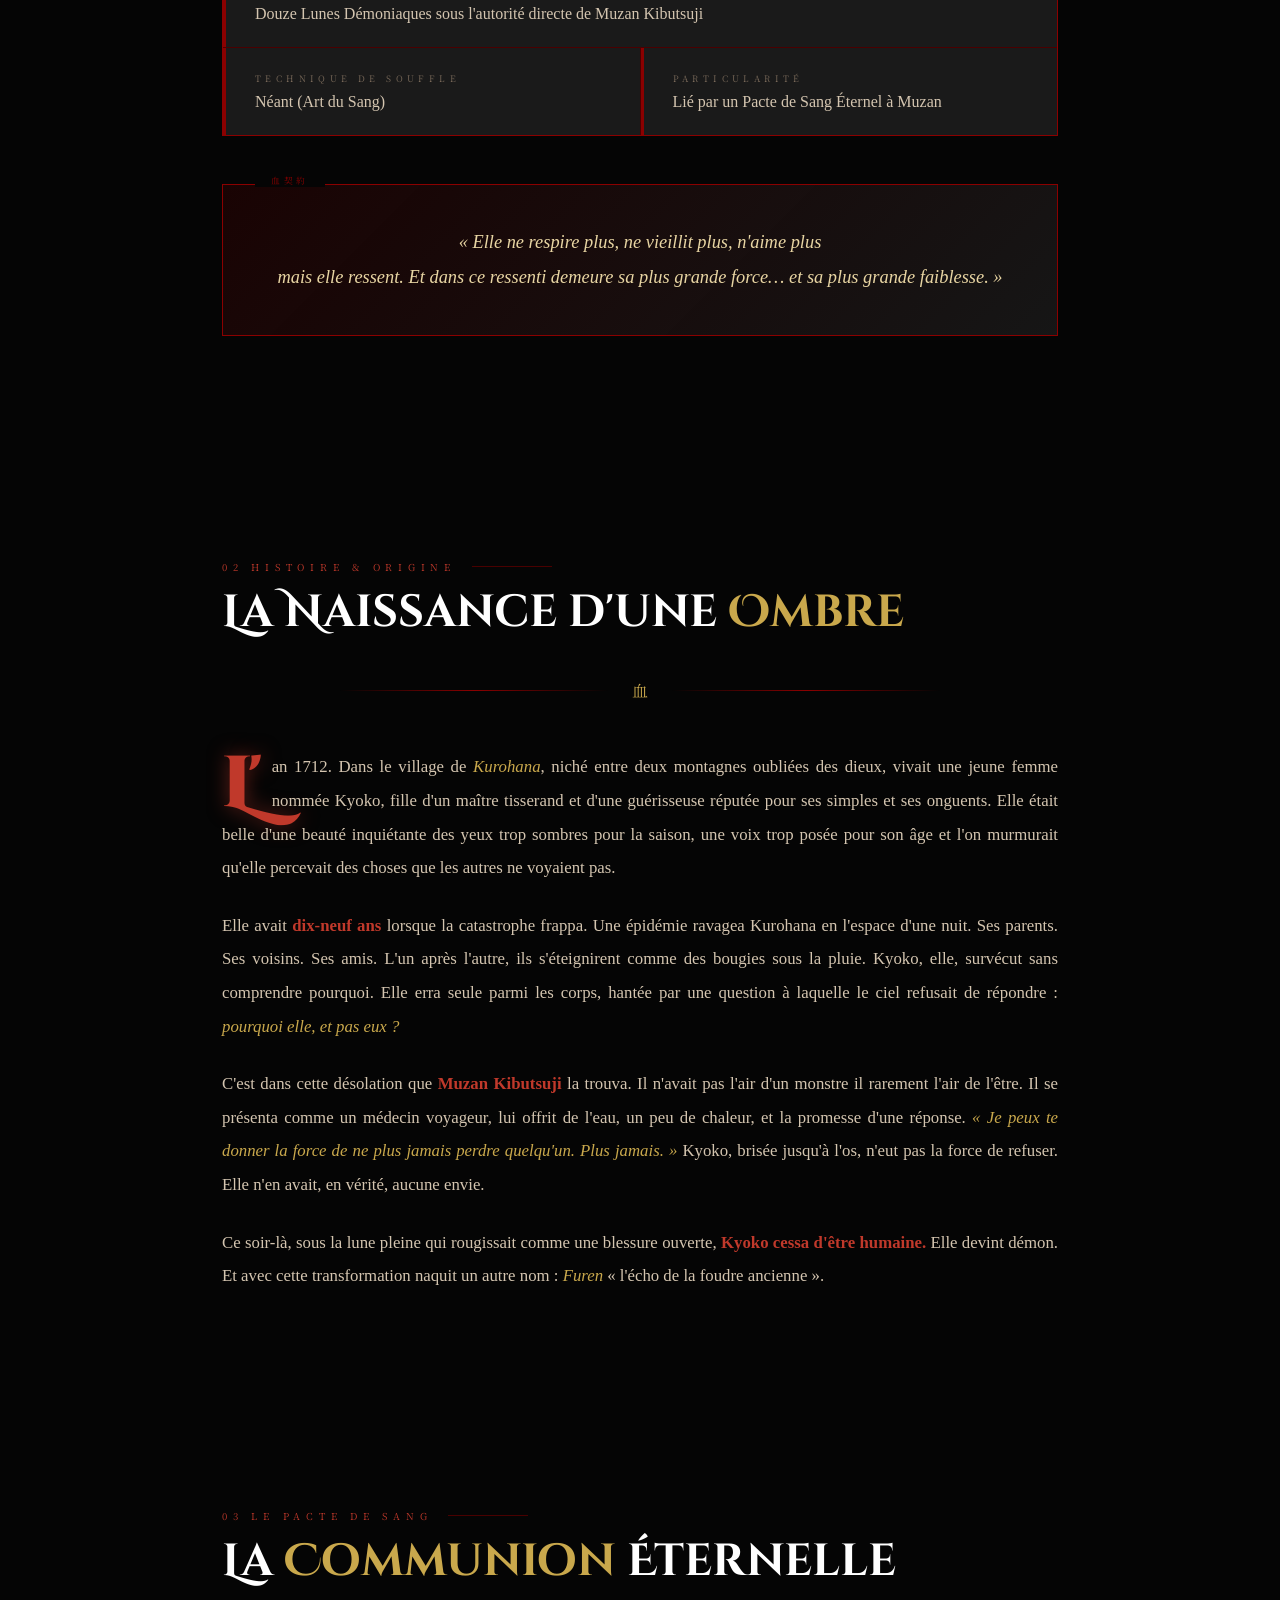
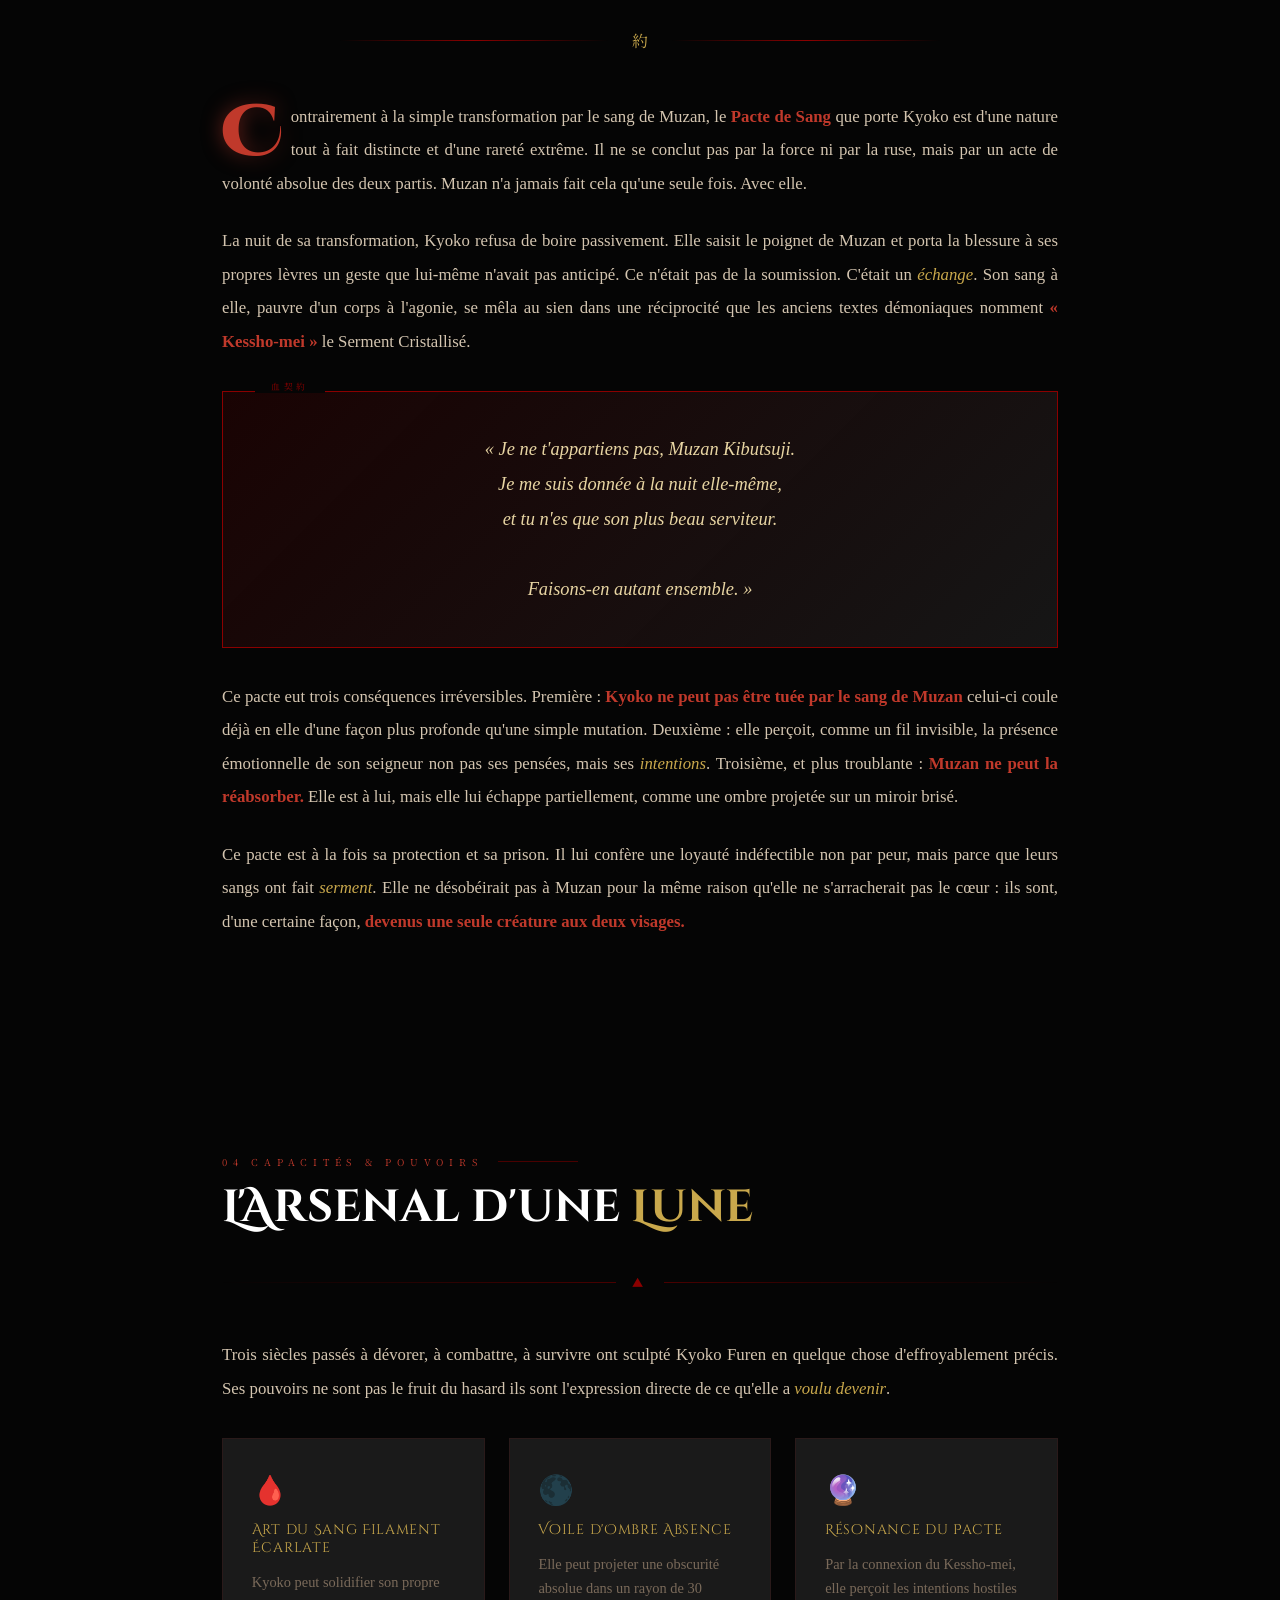
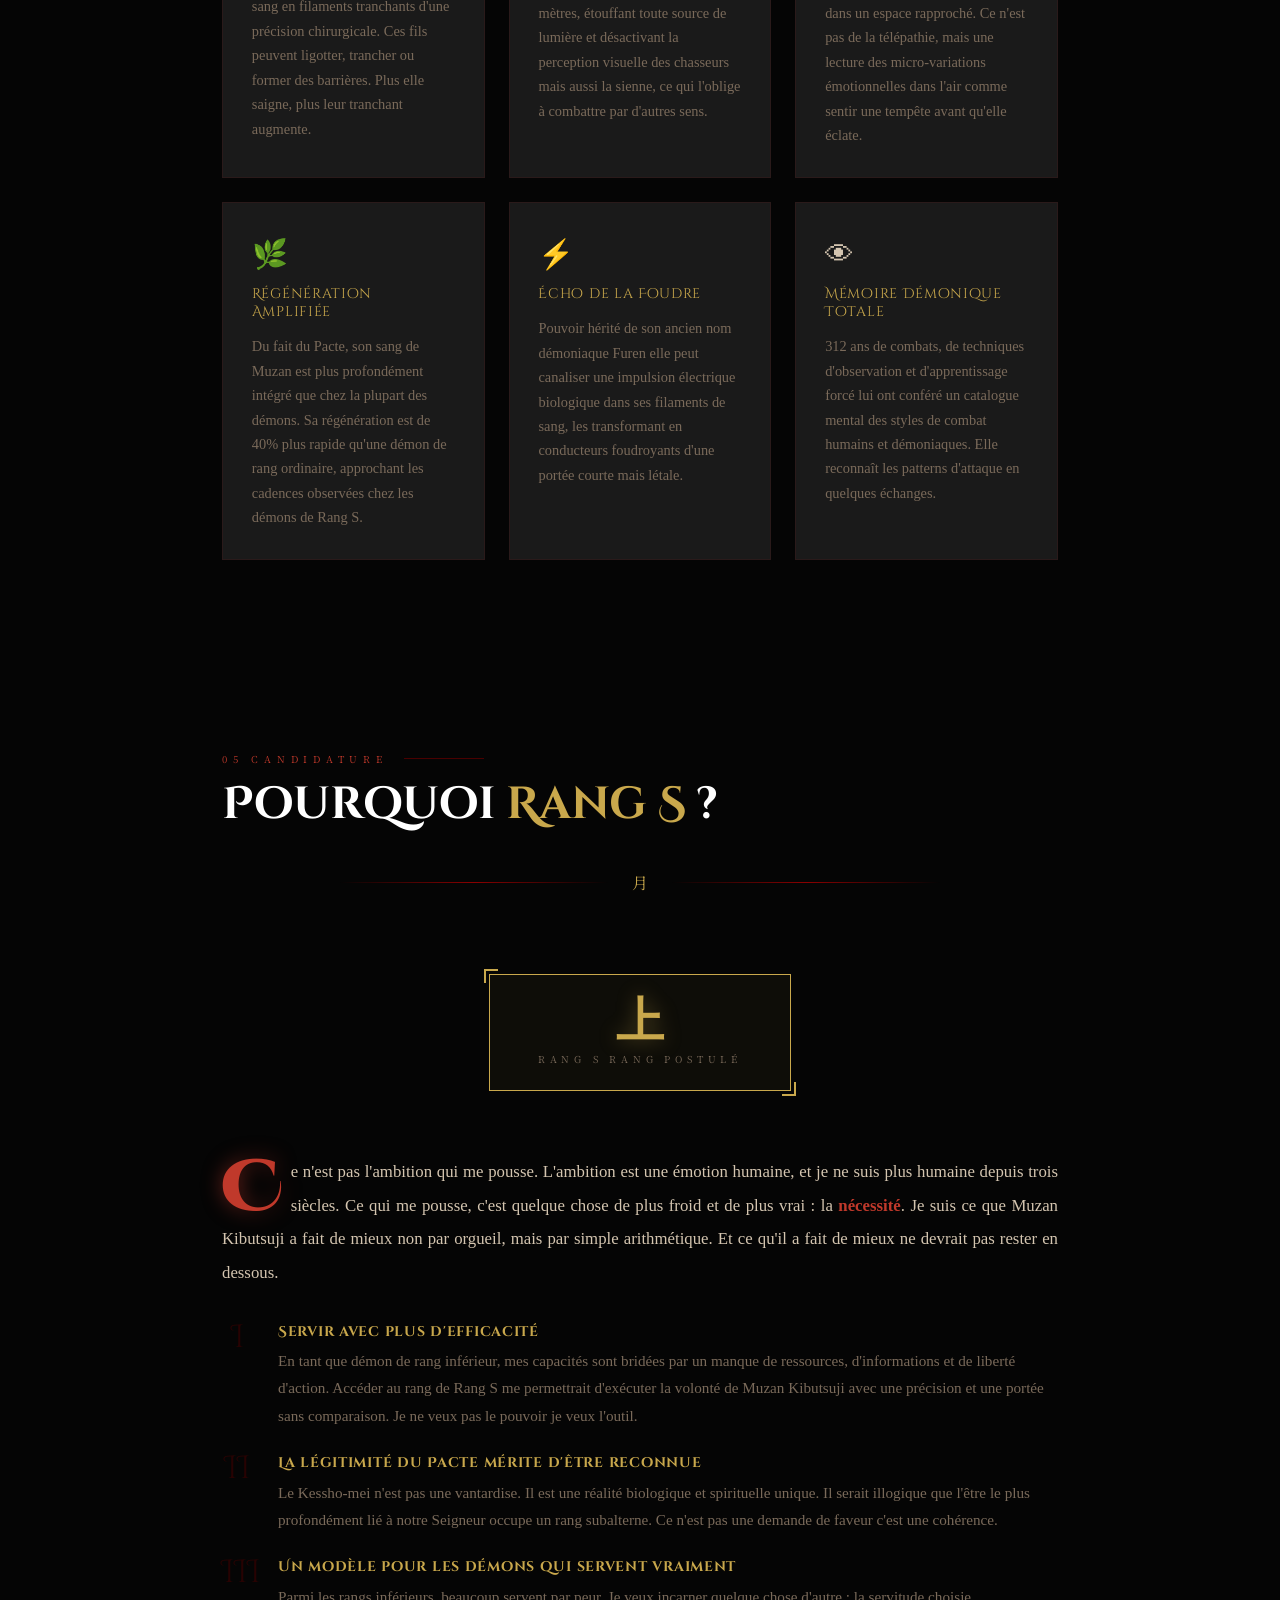
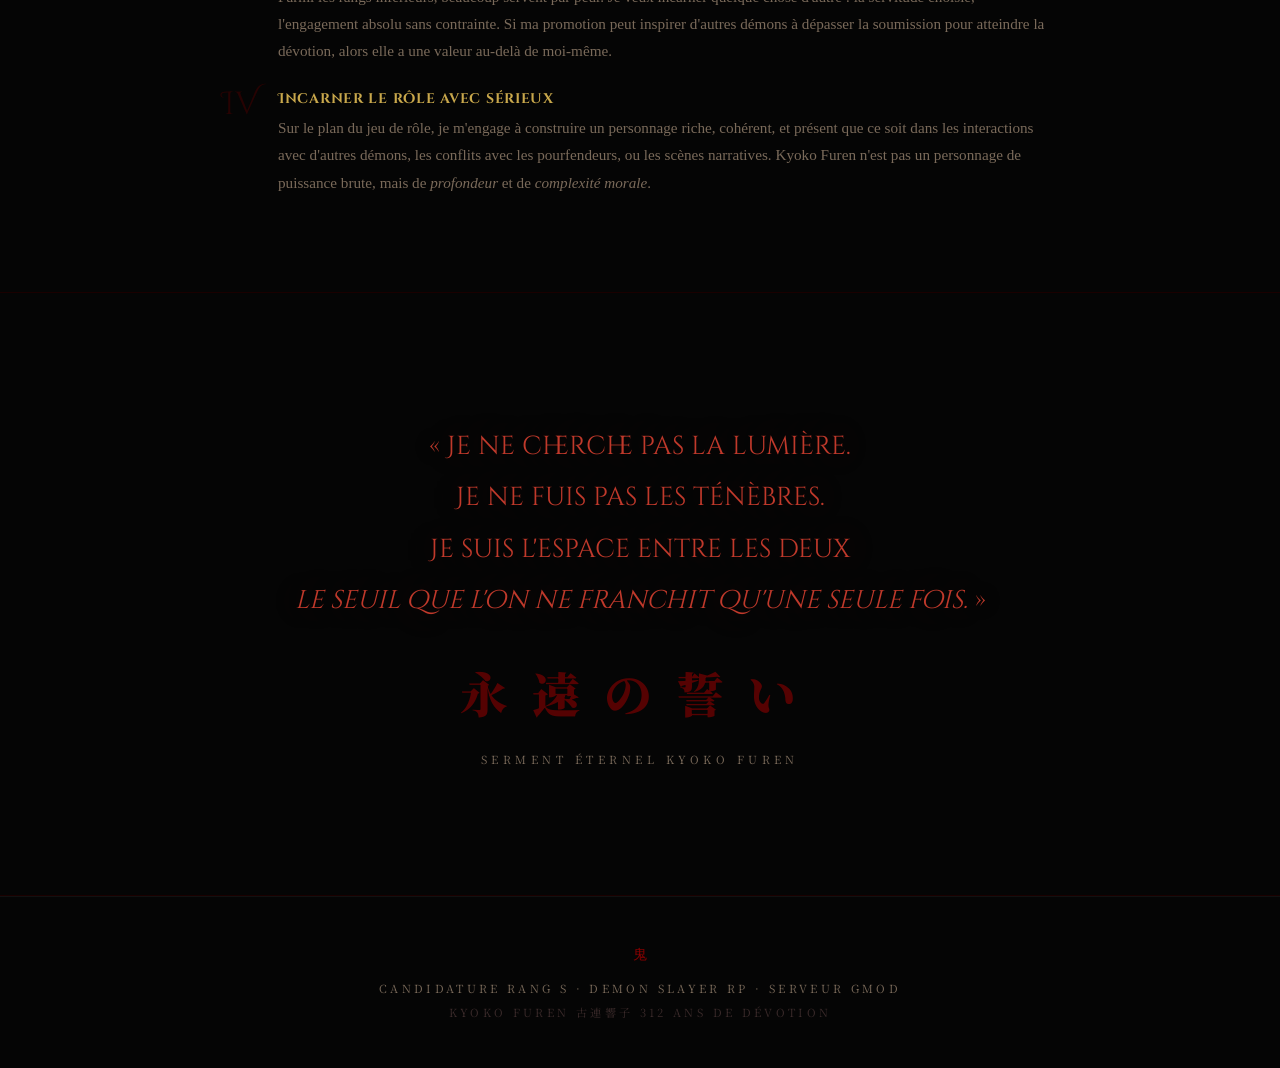
==== commit 78630a2e: "Update print statement from 'Hello' to 'Goodbye'" ====
--- a/index.html
+++ b/index.html
@@ -3,7 +3,7 @@
 <head>
 <meta charset="UTF-8">
 <meta name="viewport" content="width=device-width, initial-scale=1.0">
-<title>Candidature Lune Supérieure — Kyoko Furen</title>
+<title>Candidature Rang S  Kyoko Furen</title>
 <link href="https://fonts.googleapis.com/css2?family=Noto+Serif+JP:wght@300;400;700;900&family=Cinzel+Decorative:wght@400;700;900&family=IM+Fell+English:ital@0;1&display=swap" rel="stylesheet">
 
 <style>
@@ -726,10 +726,10 @@
   <div class="moon"></div>
 
   <div class="hero-title-wrap">
-    <p class="hero-sub">Candidature — Lune Supérieure</p>
+    <p class="hero-sub">Candidature  Rang S</p>
     <h1 class="hero-name">Kyoko <span>Furen</span></h1>
     <p class="hero-jp">古連　響子</p>
-    <div class="hero-role">Démon — Servante de Muzan Kibutsuji</div>
+    <div class="hero-role">Démon  Servante de Muzan Kibutsuji</div>
   </div>
 
   <div class="scroll-hint">
@@ -740,7 +740,7 @@
 
 <!-- ══════════════ IDENTITÉ ══════════════ -->
 <section class="section reveal" id="identite">
-  <div class="section-label">01 — Fiche Personnage</div>
+  <div class="section-label">01  Fiche Personnage</div>
   <h2 class="section-title">Identité de <em>Kyoko Furen</em></h2>
   <div class="divider"><div class="divider-line"></div><div class="divider-glyph">鬼</div><div class="divider-line"></div></div>
 
@@ -771,15 +771,15 @@
     </div>
     <div class="identity-cell">
       <div class="id-label">Rang Actuel</div>
-      <div class="id-value normal">???</div>
+      <div class="id-value normal">Non Classé</div>
     </div>
     <div class="identity-cell">
       <div class="id-label">Rang Postulé</div>
-      <div class="id-value highlight">Lune Supérieure</div>
+      <div class="id-value highlight">Rang S</div>
     </div>
     <div class="identity-cell full">
       <div class="id-label">Appartenance</div>
-      <div class="id-value normal">Douze Lunes Démoniaques — sous l'autorité directe de Muzan Kibutsuji</div>
+      <div class="id-value normal">Douze Lunes Démoniaques  sous l'autorité directe de Muzan Kibutsuji</div>
     </div>
     <div class="identity-cell">
       <div class="id-label">Technique de Souffle</div>
@@ -793,7 +793,7 @@
 
   <div class="pact-box">
     <p class="pact-quote">
-      « Elle ne respire plus, ne vieillit plus, n'aime plus —<br>
+      « Elle ne respire plus, ne vieillit plus, n'aime plus <br>
       mais elle <em>ressent</em>. Et dans ce ressenti demeure sa plus grande force… et sa plus grande faiblesse. »
     </p>
   </div>
@@ -801,26 +801,26 @@
 
 <!-- ══════════════ ORIGINE ══════════════ -->
 <section class="section reveal" id="origine">
-  <div class="section-label">02 — Histoire & Origine</div>
+  <div class="section-label">02  Histoire & Origine</div>
   <h2 class="section-title">La Naissance d'une <em>Ombre</em></h2>
   <div class="divider"><div class="divider-line"></div><div class="divider-glyph">血</div><div class="divider-line"></div></div>
 
   <p class="lore-text drop-cap">
     L'an 1712. Dans le village de <em>Kurohana</em>, niché entre deux montagnes oubliées des dieux, vivait une jeune femme
     nommée Kyoko, fille d'un maître tisserand et d'une guérisseuse réputée pour ses simples et ses onguents.
-    Elle était belle d'une beauté inquiétante — des yeux trop sombres pour la saison, une voix trop posée pour son âge —
+    Elle était belle d'une beauté inquiétante  des yeux trop sombres pour la saison, une voix trop posée pour son âge 
     et l'on murmurait qu'elle percevait des choses que les autres ne voyaient pas.
   </p>
 
   <p class="lore-text">
     Elle avait <strong>dix-neuf ans</strong> lorsque la catastrophe frappa. Une épidémie ravagea Kurohana en l'espace d'une nuit.
     Ses parents. Ses voisins. Ses amis. L'un après l'autre, ils s'éteignirent comme des bougies sous la pluie.
-    Kyoko, elle, survécut — sans comprendre pourquoi. Elle erra seule parmi les corps, hantée par une question
+    Kyoko, elle, survécut  sans comprendre pourquoi. Elle erra seule parmi les corps, hantée par une question
     à laquelle le ciel refusait de répondre : <em>pourquoi elle, et pas eux ?</em>
   </p>
 
   <p class="lore-text">
-    C'est dans cette désolation que <strong>Muzan Kibutsuji</strong> la trouva. Il n'avait pas l'air d'un monstre.
+    C'est dans cette désolation que <strong>Muzan Kibutsuji</strong> la trouva. Il n'avait pas l'air d'un monstre  il rarement l'air de l'être.
     Il se présenta comme un médecin voyageur, lui offrit de l'eau, un peu de chaleur, et la promesse d'une réponse.
     <em>« Je peux te donner la force de ne plus jamais perdre quelqu'un. Plus jamais. »</em>
     Kyoko, brisée jusqu'à l'os, n'eut pas la force de refuser. Elle n'en avait, en vérité, aucune envie.
@@ -828,27 +828,27 @@
 
   <p class="lore-text">
     Ce soir-là, sous la lune pleine qui rougissait comme une blessure ouverte, <strong>Kyoko cessa d'être humaine.</strong>
-    Elle devint démon. Et avec cette transformation naquit un autre nom : <em>Furen</em> — « l'écho de la foudre ancienne ».
+    Elle devint démon. Et avec cette transformation naquit un autre nom : <em>Furen</em>  « l'écho de la foudre ancienne ».
   </p>
 </section>
 
 <!-- ══════════════ PACTE DE SANG ══════════════ -->
 <section class="section reveal" id="pact">
-  <div class="section-label">03 — Le Pacte de Sang</div>
+  <div class="section-label">03  Le Pacte de Sang</div>
   <h2 class="section-title">La <em>Communion</em> Éternelle</h2>
   <div class="divider"><div class="divider-line"></div><div class="divider-glyph">約</div><div class="divider-line"></div></div>
 
   <p class="lore-text drop-cap">
     Contrairement à la simple transformation par le sang de Muzan, le <strong>Pacte de Sang</strong> que porte Kyoko est d'une nature
-    tout à fait distincte et d'une rareté extrême. Il ne se conclut pas par la force ni par la ruse, mais par un acte
+    tout à fait distincte  et d'une rareté extrême. Il ne se conclut pas par la force ni par la ruse, mais par un acte
     de volonté absolue des deux partis. Muzan n'a jamais fait cela qu'une seule fois. Avec elle.
   </p>
 
   <p class="lore-text">
     La nuit de sa transformation, Kyoko refusa de boire passivement. Elle saisit le poignet de Muzan et porta la blessure
-    à ses propres lèvres un geste que lui-même n'avait pas anticipé. Ce n'était pas de la soumission. C'était un
+    à ses propres lèvres  un geste que lui-même n'avait pas anticipé. Ce n'était pas de la soumission. C'était un
     <em>échange</em>. Son sang à elle, pauvre d'un corps à l'agonie, se mêla au sien dans une réciprocité que les anciens
-    textes démoniaques nomment <strong>« Kessho-mei »</strong> — le Serment Cristallisé.
+    textes démoniaques nomment <strong>« Kessho-mei »</strong>  le Serment Cristallisé.
   </p>
 
   <div class="pact-box">
@@ -861,15 +861,15 @@
   </div>
 
   <p class="lore-text">
-    Ce pacte eut trois conséquences irréversibles. Première : <strong>Kyoko ne peut pas être tuée par le sang de Muzan</strong> —
+    Ce pacte eut trois conséquences irréversibles. Première : <strong>Kyoko ne peut pas être tuée par le sang de Muzan</strong> 
     celui-ci coule déjà en elle d'une façon plus profonde qu'une simple mutation. Deuxième : elle perçoit, comme un fil
-    invisible, la présence émotionnelle de son seigneur — non pas ses pensées, mais ses <em>intentions</em>. Troisième, et plus
+    invisible, la présence émotionnelle de son seigneur  non pas ses pensées, mais ses <em>intentions</em>. Troisième, et plus
     troublante : <strong>Muzan ne peut la réabsorber.</strong> Elle est à lui, mais elle lui échappe partiellement, comme une ombre
     projetée sur un miroir brisé.
   </p>
 
   <p class="lore-text">
-    Ce pacte est à la fois sa protection et sa prison. Il lui confère une loyauté indéfectible — non par peur,
+    Ce pacte est à la fois sa protection et sa prison. Il lui confère une loyauté indéfectible  non par peur,
     mais parce que leurs sangs ont fait <em>serment</em>. Elle ne désobéirait pas à Muzan pour la même raison qu'elle ne
     s'arracherait pas le cœur : ils sont, d'une certaine façon, <strong>devenus une seule créature aux deux visages.</strong>
   </p>
@@ -877,41 +877,41 @@
 
 <!-- ══════════════ POUVOIRS ══════════════ -->
 <section class="section reveal" id="pouvoir">
-  <div class="section-label">04 — Capacités & Pouvoirs</div>
+  <div class="section-label">04  Capacités & Pouvoirs</div>
   <h2 class="section-title">L'Arsenal d'une <em>Lune</em></h2>
   <div class="sep">▲</div>
 
   <p class="lore-text">
     Trois siècles passés à dévorer, à combattre, à survivre ont sculpté Kyoko Furen en quelque chose
-    d'effroyablement précis. Ses pouvoirs ne sont pas le fruit du hasard — ils sont l'expression directe
+    d'effroyablement précis. Ses pouvoirs ne sont pas le fruit du hasard  ils sont l'expression directe
     de ce qu'elle a <em>voulu devenir</em>.
   </p>
 
   <div class="abilities-grid">
     <div class="ability-card">
       <span class="ability-icon">🩸</span>
-      <div class="ability-name">Art du Sang — Filament Écarlate</div>
+      <div class="ability-name">Art du Sang  Filament Écarlate</div>
       <div class="ability-desc">Kyoko peut solidifier son propre sang en filaments tranchants d'une précision chirurgicale. Ces fils peuvent ligotter, trancher ou former des barrières. Plus elle saigne, plus leur tranchant augmente.</div>
     </div>
     <div class="ability-card">
       <span class="ability-icon">🌑</span>
-      <div class="ability-name">Voile d'Ombre — Absence</div>
-      <div class="ability-desc">Elle peut projeter une obscurité absolue dans un rayon de 30 mètres, étouffant toute source de lumière et désactivant la perception visuelle des chasseurs — mais aussi la sienne, ce qui l'oblige à combattre par d'autres sens.</div>
+      <div class="ability-name">Voile d'Ombre  Absence</div>
+      <div class="ability-desc">Elle peut projeter une obscurité absolue dans un rayon de 30 mètres, étouffant toute source de lumière et désactivant la perception visuelle des chasseurs  mais aussi la sienne, ce qui l'oblige à combattre par d'autres sens.</div>
     </div>
     <div class="ability-card">
       <span class="ability-icon">🔮</span>
       <div class="ability-name">Résonance du Pacte</div>
-      <div class="ability-desc">Par la connexion du Kessho-mei, elle perçoit les intentions hostiles dans un espace rapproché. Ce n'est pas de la télépathie, mais une lecture des micro-variations émotionnelles dans l'air — comme sentir une tempête avant qu'elle éclate.</div>
+      <div class="ability-desc">Par la connexion du Kessho-mei, elle perçoit les intentions hostiles dans un espace rapproché. Ce n'est pas de la télépathie, mais une lecture des micro-variations émotionnelles dans l'air  comme sentir une tempête avant qu'elle éclate.</div>
     </div>
     <div class="ability-card">
       <span class="ability-icon">🌿</span>
       <div class="ability-name">Régénération Amplifiée</div>
-      <div class="ability-desc">Du fait du Pacte, son sang de Muzan est plus profondément intégré que chez la plupart des démons. Sa régénération est de 40% plus rapide qu'une Lune Inférieure standard, approchant les cadences observées chez les Lunes Supérieures de rang moyen.</div>
+      <div class="ability-desc">Du fait du Pacte, son sang de Muzan est plus profondément intégré que chez la plupart des démons. Sa régénération est de 40% plus rapide qu'une démon de rang ordinaire, approchant les cadences observées chez les démons de Rang S.</div>
     </div>
     <div class="ability-card">
       <span class="ability-icon">⚡</span>
       <div class="ability-name">Écho de la Foudre</div>
-      <div class="ability-desc">Pouvoir hérité de son ancien nom démoniaque — Furen — elle peut canaliser une impulsion électrique biologique dans ses filaments de sang, les transformant en conducteurs foudroyants d'une portée courte mais létale.</div>
+      <div class="ability-desc">Pouvoir hérité de son ancien nom démoniaque  Furen  elle peut canaliser une impulsion électrique biologique dans ses filaments de sang, les transformant en conducteurs foudroyants d'une portée courte mais létale.</div>
     </div>
     <div class="ability-card">
       <span class="ability-icon">👁</span>
@@ -923,21 +923,21 @@
 
 <!-- ══════════════ CANDIDATURE ══════════════ -->
 <section class="section reveal" id="candidature">
-  <div class="section-label">05 — Candidature</div>
-  <h2 class="section-title">Pourquoi <em>Lune Supérieure</em> ?</h2>
+  <div class="section-label">05  Candidature</div>
+  <h2 class="section-title">Pourquoi <em>Rang S</em> ?</h2>
   <div class="divider"><div class="divider-line"></div><div class="divider-glyph">月</div><div class="divider-line"></div></div>
 
   <div style="display:flex; justify-content:center; margin-bottom: 2rem;">
     <div class="rank-badge">
       <span class="rank-num">上</span>
-      <span class="rank-label">Lune Supérieure — Rang Postulé</span>
+      <span class="rank-label">Rang S  Rang Postulé</span>
     </div>
   </div>
 
   <p class="lore-text drop-cap">
     Ce n'est pas l'ambition qui me pousse. L'ambition est une émotion humaine, et je ne suis plus humaine depuis
     trois siècles. Ce qui me pousse, c'est quelque chose de plus froid et de plus vrai : la <strong>nécessité</strong>.
-    Je suis ce que Muzan Kibutsuji a fait de mieux — non par orgueil, mais par simple arithmétique.
+    Je suis ce que Muzan Kibutsuji a fait de mieux  non par orgueil, mais par simple arithmétique.
     Et ce qu'il a fait de mieux ne devrait pas rester en dessous.
   </p>
 
@@ -946,14 +946,14 @@
       <span class="motiv-num">I</span>
       <div class="motiv-content">
         <h4>Servir avec plus d'efficacité</h4>
-        <p>En tant que Lune Inférieure, mes capacités sont bridées par un manque de ressources, d'informations et de liberté d'action. Accéder au rang de Lune Supérieure me permettrait d'exécuter la volonté de Muzan Kibutsuji avec une précision et une portée sans comparaison. Je ne veux pas le pouvoir — je veux l'outil.</p>
+        <p>En tant que démon de rang inférieur, mes capacités sont bridées par un manque de ressources, d'informations et de liberté d'action. Accéder au rang de Rang S me permettrait d'exécuter la volonté de Muzan Kibutsuji avec une précision et une portée sans comparaison. Je ne veux pas le pouvoir  je veux l'outil.</p>
       </div>
     </li>
     <li class="motiv-item">
       <span class="motiv-num">II</span>
       <div class="motiv-content">
         <h4>La légitimité du Pacte mérite d'être reconnue</h4>
-        <p>Le Kessho-mei n'est pas une vantardise. Il est une réalité biologique et spirituelle unique. Il serait illogique que l'être le plus profondément lié à notre Seigneur occupe un rang subalterne. Ce n'est pas une demande de faveur — c'est une cohérence.</p>
+        <p>Le Kessho-mei n'est pas une vantardise. Il est une réalité biologique et spirituelle unique. Il serait illogique que l'être le plus profondément lié à notre Seigneur occupe un rang subalterne. Ce n'est pas une demande de faveur  c'est une cohérence.</p>
       </div>
     </li>
     <li class="motiv-item">
@@ -967,7 +967,7 @@
       <span class="motiv-num">IV</span>
       <div class="motiv-content">
         <h4>Incarner le rôle avec sérieux</h4>
-        <p>Sur le plan du jeu de rôle, je m'engage à construire un personnage riche, cohérent, et présent — que ce soit dans les interactions avec d'autres démons, les conflits avec les pourfendeurs, ou les scènes narratives. Kyoko Furen n'est pas un personnage de puissance brute, mais de <em>profondeur</em> et de <em>complexité morale</em>.</p>
+        <p>Sur le plan du jeu de rôle, je m'engage à construire un personnage riche, cohérent, et présent  que ce soit dans les interactions avec d'autres démons, les conflits avec les pourfendeurs, ou les scènes narratives. Kyoko Furen n'est pas un personnage de puissance brute, mais de <em>profondeur</em> et de <em>complexité morale</em>.</p>
       </div>
     </li>
   </ul>
@@ -978,18 +978,18 @@
   <p class="oath-text">
     « Je ne cherche pas la lumière.<br>
     Je ne fuis pas les ténèbres.<br>
-    Je suis l'espace entre les deux —<br>
+    Je suis l'espace entre les deux <br>
     <em>le seuil que l'on ne franchit qu'une seule fois.</em> »
   </p>
   <span class="oath-kanji">永遠の誓い</span>
-  <p style="margin-top: 1.5rem; font-size: 0.7rem; letter-spacing: 0.4em; color: var(--dim); font-family: 'Noto Serif JP', serif; text-transform: uppercase;">Serment Éternel — Kyoko Furen</p>
+  <p style="margin-top: 1.5rem; font-size: 0.7rem; letter-spacing: 0.4em; color: var(--dim); font-family: 'Noto Serif JP', serif; text-transform: uppercase;">Serment Éternel  Kyoko Furen</p>
 </div>
 
 <!-- ══════════════ FOOTER ══════════════ -->
 <footer class="footer">
   <span class="mark">鬼</span>
-  <p>Candidature Lune Supérieure · Demon Slayer RP · Serveur GMOD</p>
-  <p style="margin-top: 0.5rem; color: #3a2a2a;">Kyoko Furen — 古連響子 — 312 ans de dévotion</p>
+  <p>Candidature Rang S · Demon Slayer RP · Serveur GMOD</p>
+  <p style="margin-top: 0.5rem; color: #3a2a2a;">Kyoko Furen  古連響子  312 ans de dévotion</p>
 </footer>
 
 <script>
@@ -1097,4 +1097,4 @@
 reveals.forEach(r => observer.observe(r));
 </script>
 </body>
-</html>+</html>
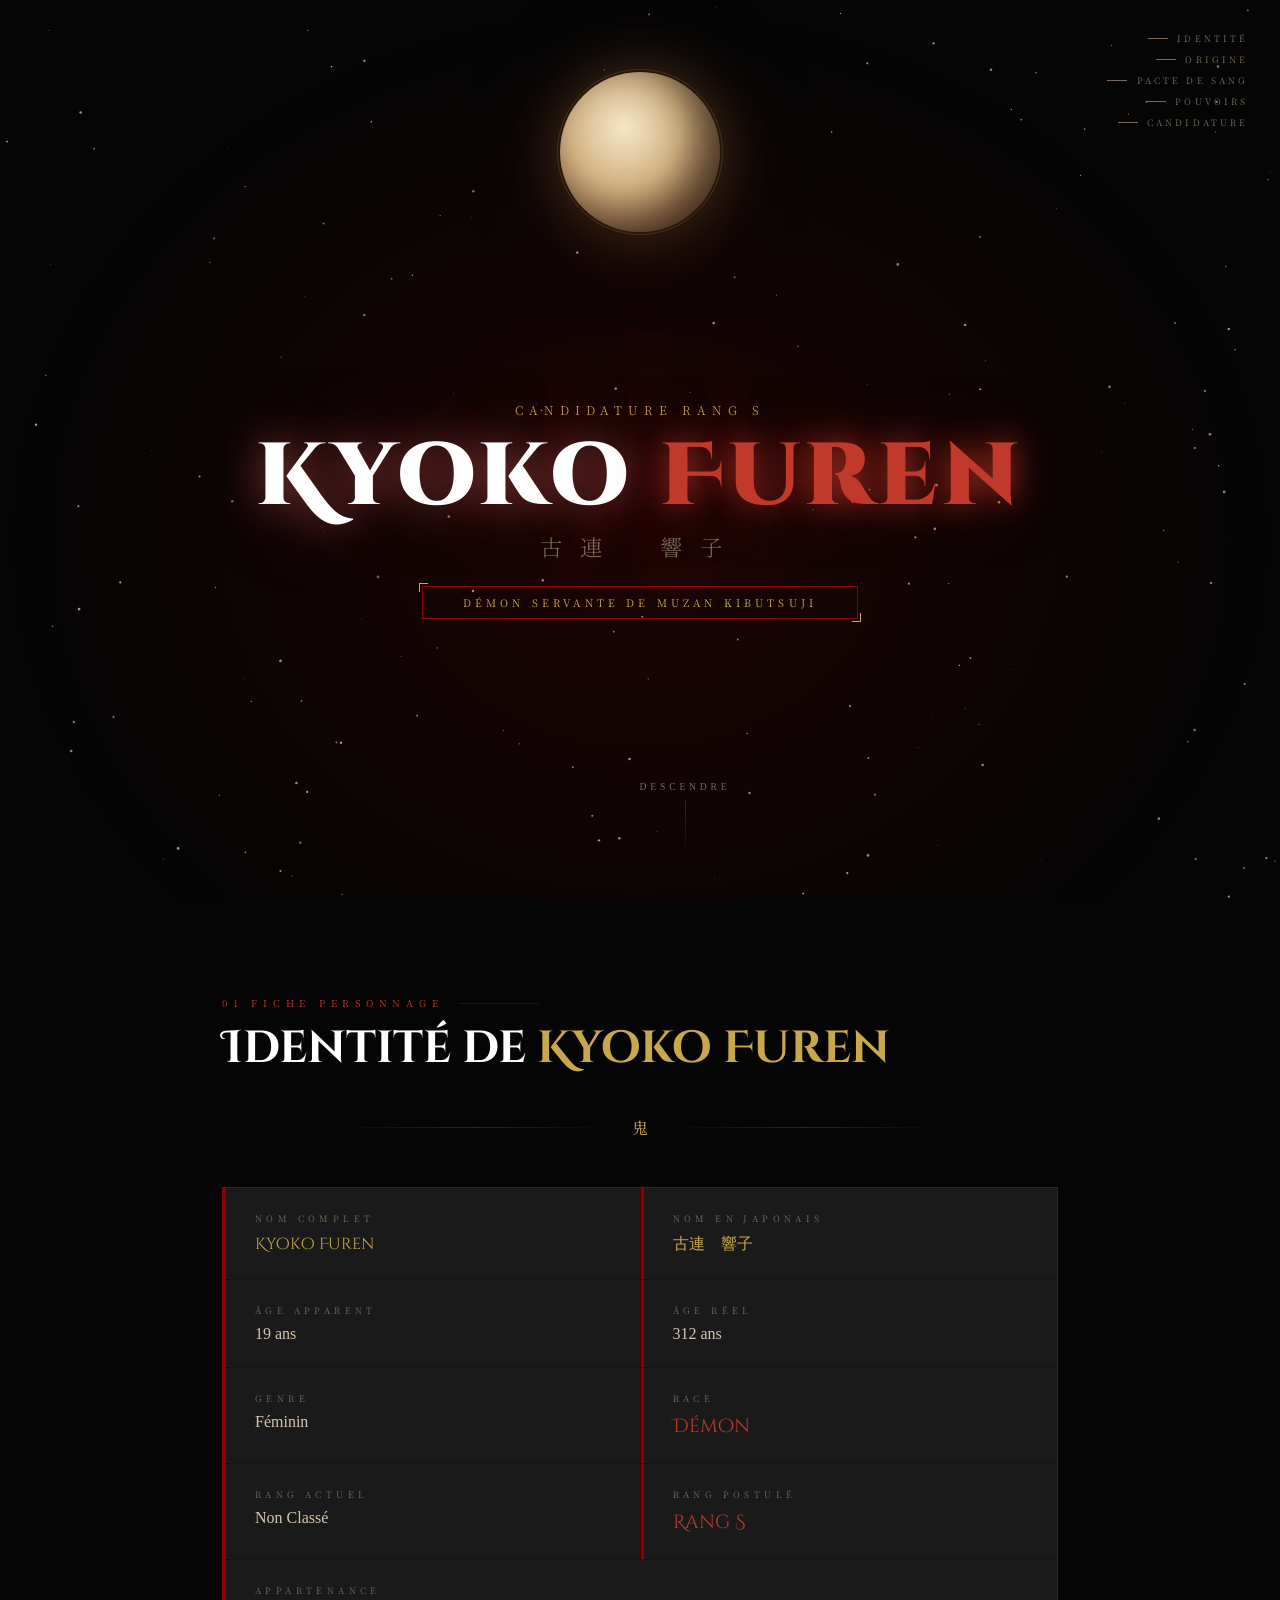
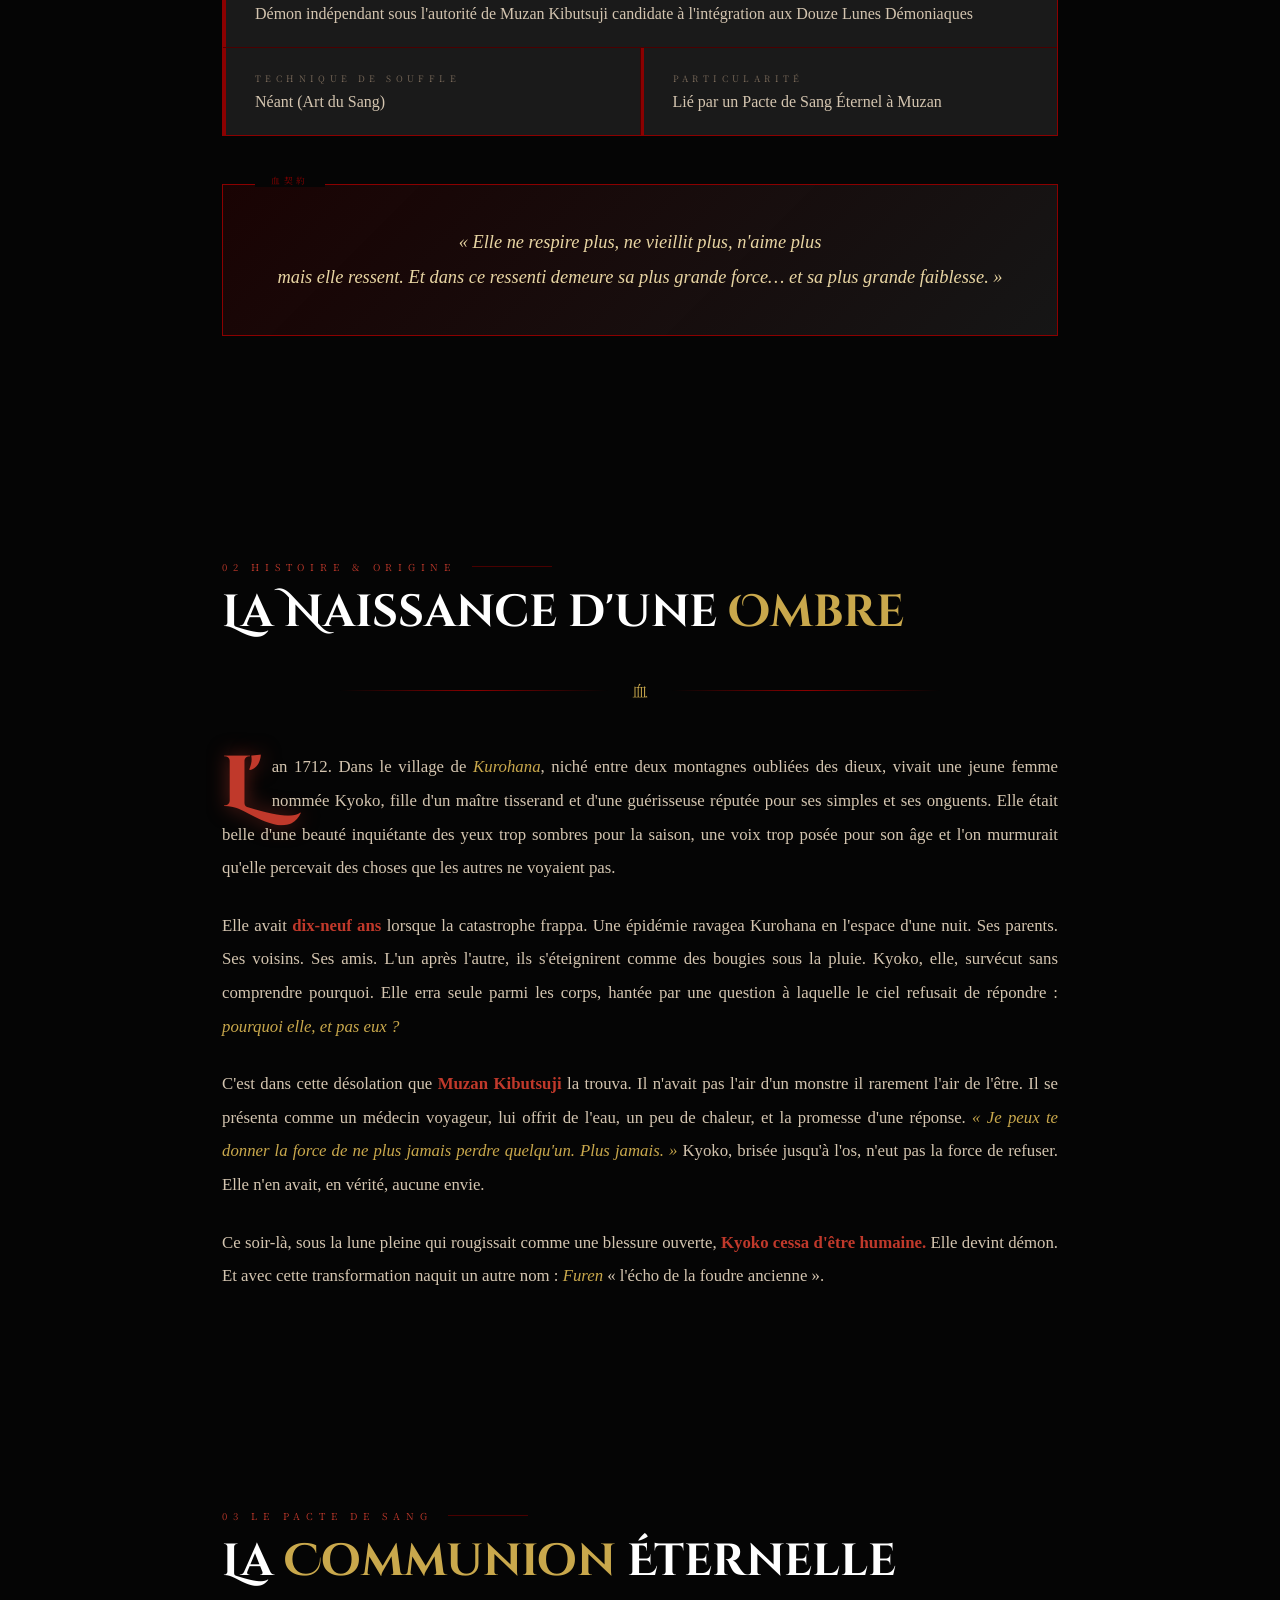
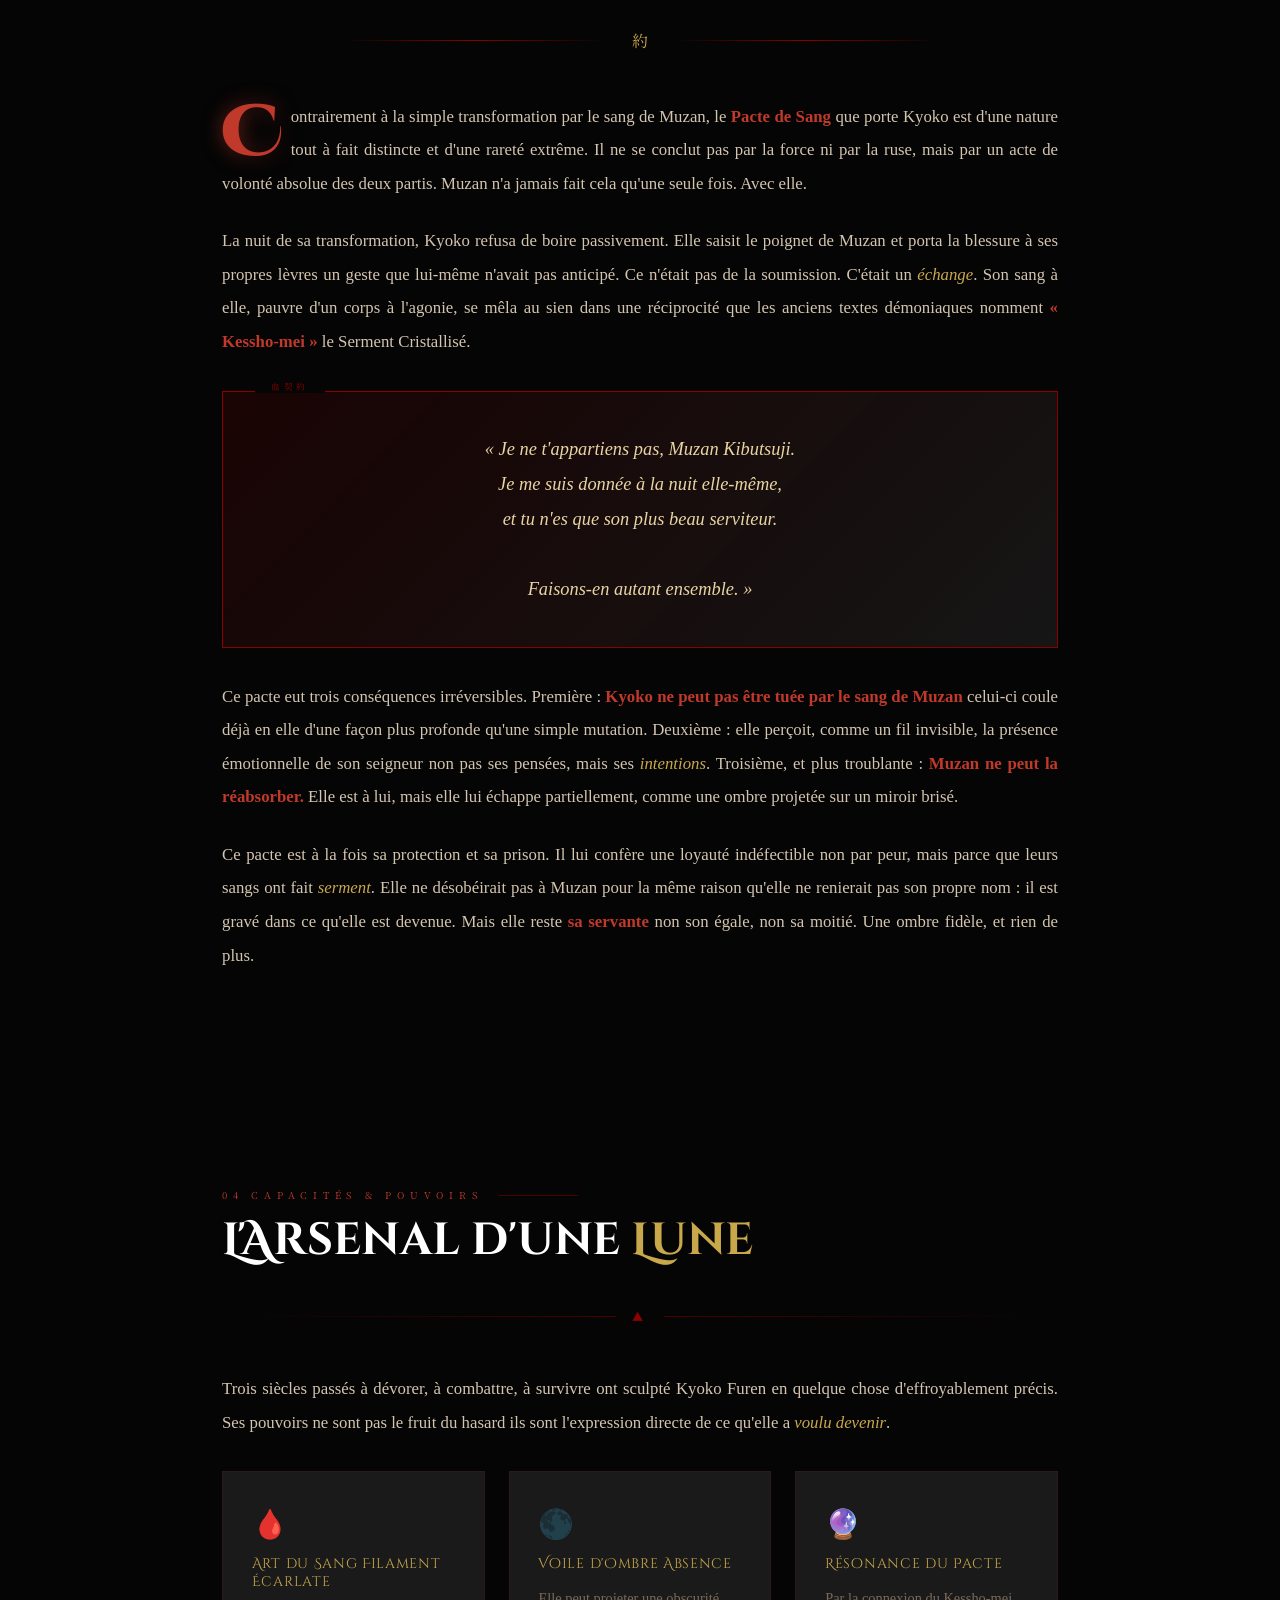
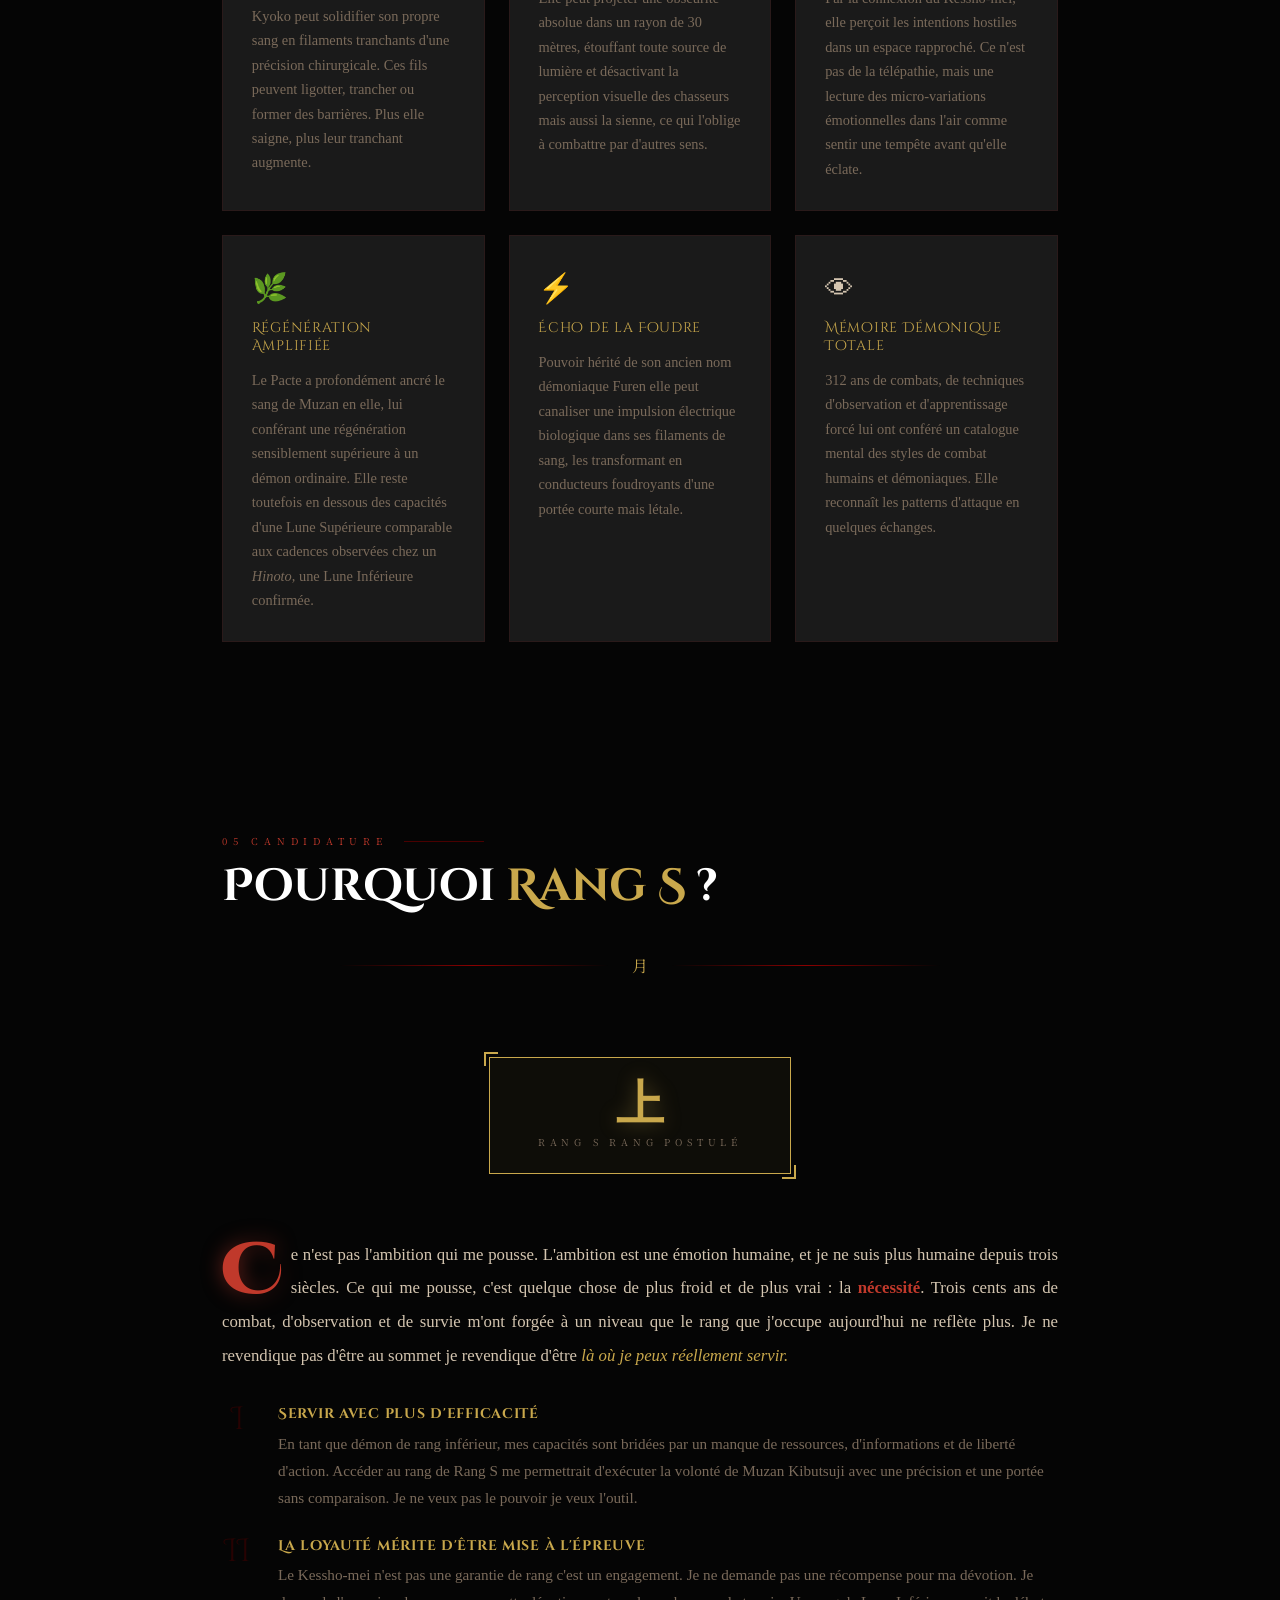
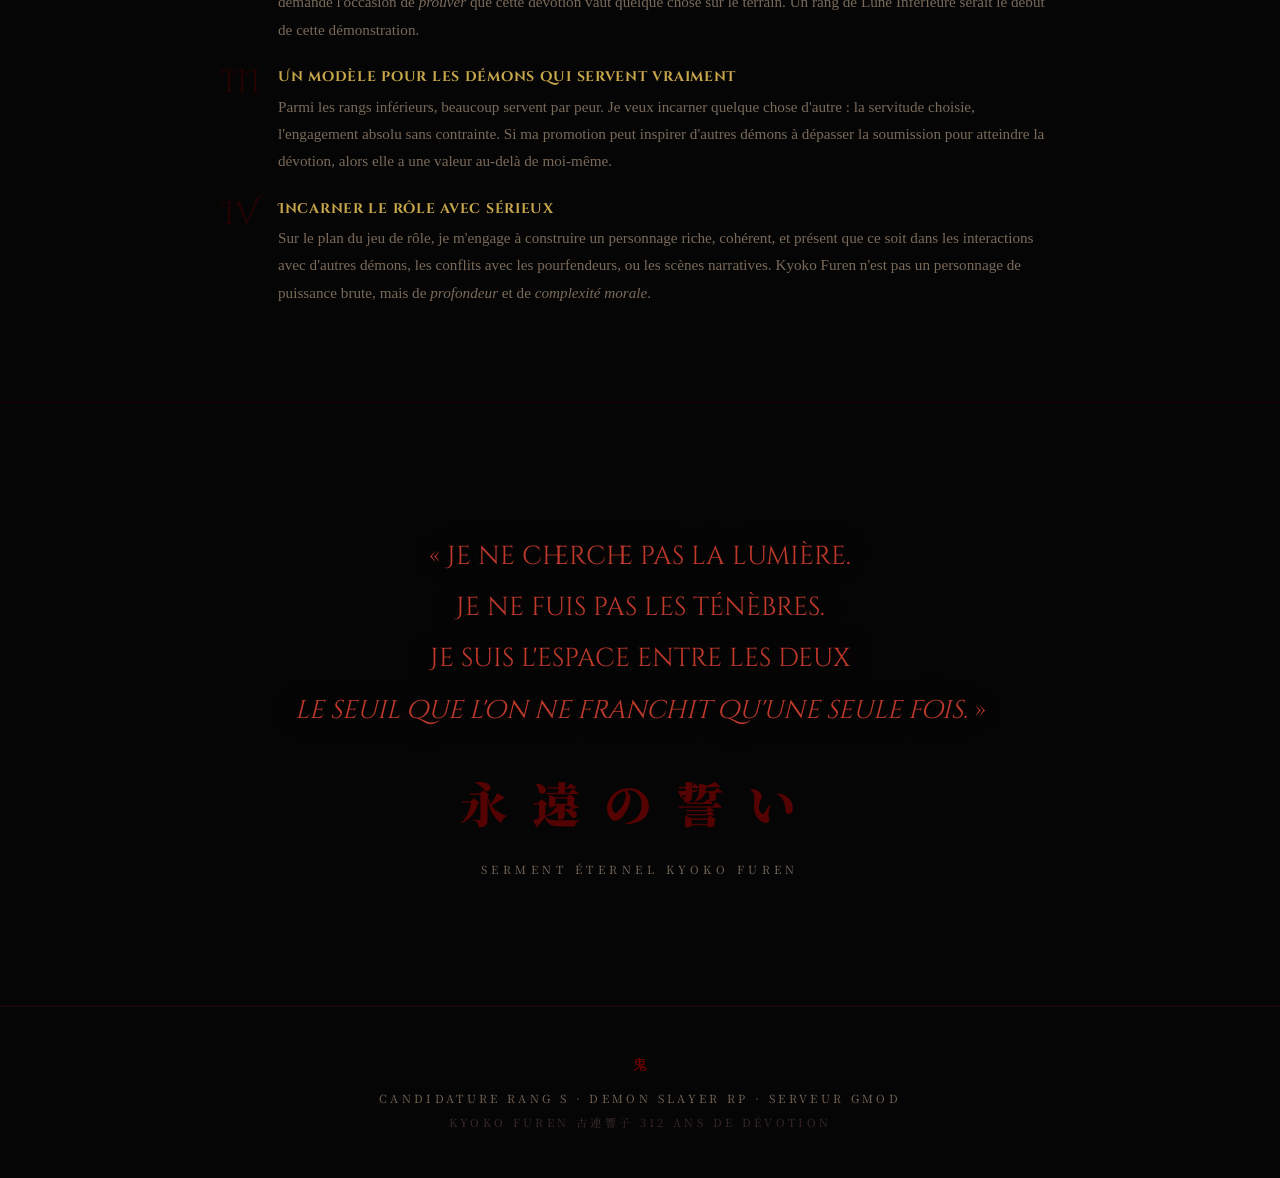
==== commit 70c2fda7: "Update index.html" ====
--- a/index.html
+++ b/index.html
@@ -779,7 +779,7 @@
     </div>
     <div class="identity-cell full">
       <div class="id-label">Appartenance</div>
-      <div class="id-value normal">Douze Lunes Démoniaques  sous l'autorité directe de Muzan Kibutsuji</div>
+      <div class="id-value normal">Démon indépendant sous l'autorité de Muzan Kibutsuji candidate à l'intégration aux Douze Lunes Démoniaques</div>
     </div>
     <div class="identity-cell">
       <div class="id-label">Technique de Souffle</div>
@@ -869,9 +869,10 @@
   </p>
 
   <p class="lore-text">
-    Ce pacte est à la fois sa protection et sa prison. Il lui confère une loyauté indéfectible  non par peur,
-    mais parce que leurs sangs ont fait <em>serment</em>. Elle ne désobéirait pas à Muzan pour la même raison qu'elle ne
-    s'arracherait pas le cœur : ils sont, d'une certaine façon, <strong>devenus une seule créature aux deux visages.</strong>
+    Ce pacte est à la fois sa protection et sa prison. Il lui confère une loyauté indéfectible  non par peur, 
+    mais parce que leurs sangs ont fait <em>serment</em>. Elle ne désobéirait pas à Muzan pour la même raison 
+    qu'elle ne renierait pas son propre nom : il est gravé dans ce qu'elle est devenue. Mais elle reste 
+    <strong>sa servante</strong>  non son égale, non sa moitié. Une ombre fidèle, et rien de plus.
   </p>
 </section>
 
@@ -906,7 +907,10 @@
     <div class="ability-card">
       <span class="ability-icon">🌿</span>
       <div class="ability-name">Régénération Amplifiée</div>
-      <div class="ability-desc">Du fait du Pacte, son sang de Muzan est plus profondément intégré que chez la plupart des démons. Sa régénération est de 40% plus rapide qu'une démon de rang ordinaire, approchant les cadences observées chez les démons de Rang S.</div>
+      <div class="ability-desc">    Le Pacte a profondément ancré le sang de Muzan en elle, lui conférant une régénération 
+    sensiblement supérieure à un démon ordinaire. Elle reste toutefois en dessous des capacités 
+    d'une Lune Supérieure  comparable aux cadences observées chez un <em>Hinoto</em>, 
+    une Lune Inférieure confirmée.</div>
     </div>
     <div class="ability-card">
       <span class="ability-icon">⚡</span>
@@ -935,10 +939,11 @@
   </div>
 
   <p class="lore-text drop-cap">
-    Ce n'est pas l'ambition qui me pousse. L'ambition est une émotion humaine, et je ne suis plus humaine depuis
-    trois siècles. Ce qui me pousse, c'est quelque chose de plus froid et de plus vrai : la <strong>nécessité</strong>.
-    Je suis ce que Muzan Kibutsuji a fait de mieux  non par orgueil, mais par simple arithmétique.
-    Et ce qu'il a fait de mieux ne devrait pas rester en dessous.
+    Ce n'est pas l'ambition qui me pousse. L'ambition est une émotion humaine, et je ne suis 
+    plus humaine depuis trois siècles. Ce qui me pousse, c'est quelque chose de plus froid 
+    et de plus vrai : la <strong>nécessité</strong>. Trois cents ans de combat, d'observation 
+    et de survie m'ont forgée à un niveau que le rang que j'occupe aujourd'hui ne reflète plus. 
+    Je ne revendique pas d'être au sommet  je revendique d'être <em>là où je peux réellement servir.</em>
   </p>
 
   <ul class="motiv-list">
@@ -952,8 +957,10 @@
     <li class="motiv-item">
       <span class="motiv-num">II</span>
       <div class="motiv-content">
-        <h4>La légitimité du Pacte mérite d'être reconnue</h4>
-        <p>Le Kessho-mei n'est pas une vantardise. Il est une réalité biologique et spirituelle unique. Il serait illogique que l'être le plus profondément lié à notre Seigneur occupe un rang subalterne. Ce n'est pas une demande de faveur  c'est une cohérence.</p>
+        <h4>La loyauté mérite d'être mise à l'épreuve</h4>
+            <p>Le Kessho-mei n'est pas une garantie de rang  c'est un engagement. Je ne demande pas 
+              une récompense pour ma dévotion. Je demande l'occasion de <em>prouver</em> que cette dévotion 
+              vaut quelque chose sur le terrain. Un rang de Lune Inférieure serait le début de cette démonstration.</p>
       </div>
     </li>
     <li class="motiv-item">
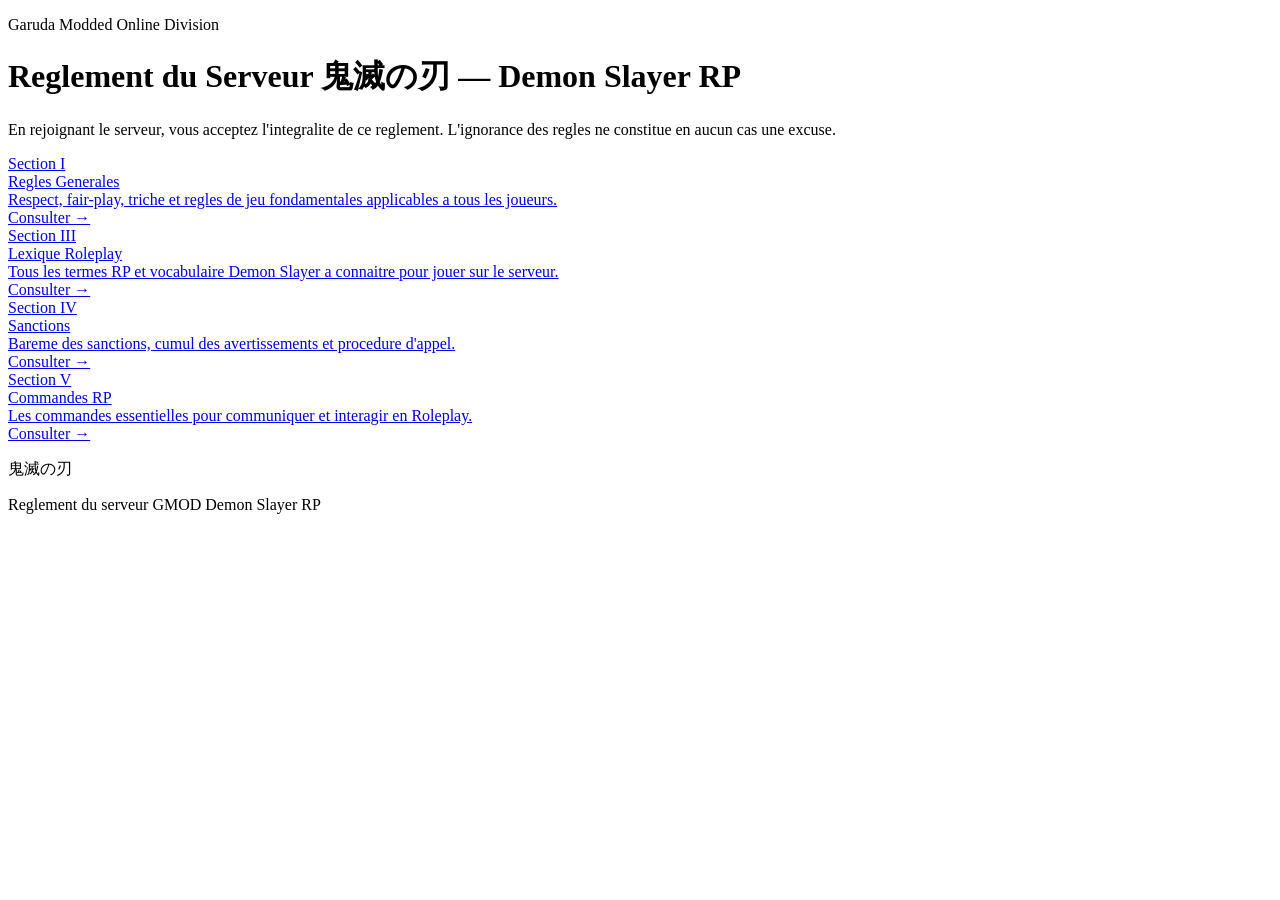
==== commit 56831f5d: "Update index.html" ====
--- a/index.html
+++ b/index.html
@@ -1,1107 +1,63 @@
 <!DOCTYPE html>
 <html lang="fr">
 <head>
-<meta charset="UTF-8">
-<meta name="viewport" content="width=device-width, initial-scale=1.0">
-<title>Candidature Rang S  Kyoko Furen</title>
-<link href="https://fonts.googleapis.com/css2?family=Noto+Serif+JP:wght@300;400;700;900&family=Cinzel+Decorative:wght@400;700;900&family=IM+Fell+English:ital@0;1&display=swap" rel="stylesheet">
-
-<style>
-  :root {
-    --blood: #8b0000;
-    --crimson: #c0392b;
-    --deep-red: #4a0000;
-    --gold: #c9a84c;
-    --pale-gold: #e8d5a3;
-    --ash: #1a1a1a;
-    --void: #050505;
-    --fog: rgba(255,255,255,0.04);
-    --text: #d4c5b0;
-    --dim: #7a6a5a;
-  }
-
-  * { margin: 0; padding: 0; box-sizing: border-box; }
-
-  html { scroll-behavior: smooth; }
-
-  body {
-    background-color: var(--void);
-    color: var(--text);
-    font-family: 'IM Fell English', serif;
-    overflow-x: hidden;
-    cursor: crosshair;
-  }
-
-  /* ─── SCROLLBAR ─── */
-  ::-webkit-scrollbar { width: 6px; }
-  ::-webkit-scrollbar-track { background: var(--void); }
-  ::-webkit-scrollbar-thumb { background: var(--blood); border-radius: 0; }
-
-  /* ─── CANVAS BACKGROUND ─── */
-  #bg-canvas {
-    position: fixed;
-    top: 0; left: 0;
-    width: 100%; height: 100%;
-    z-index: 0;
-    pointer-events: none;
-  }
-
-  /* ─── HERO ─── */
-  .hero {
-    position: relative;
-    height: 100vh;
-    display: flex;
-    flex-direction: column;
-    align-items: center;
-    justify-content: center;
-    z-index: 1;
-    overflow: hidden;
-  }
-
-  .hero::before {
-    content: '';
-    position: absolute;
-    inset: 0;
-    background: radial-gradient(ellipse at 50% 60%, rgba(139,0,0,0.18) 0%, transparent 70%);
-    pointer-events: none;
-  }
-
-  .moon {
-    position: absolute;
-    top: 8%;
-    left: 50%;
-    transform: translateX(-50%);
-    width: 160px;
-    height: 160px;
-    border-radius: 50%;
-    background: radial-gradient(circle at 40% 35%, #f5e6c8 0%, #d4b483 40%, #8b5e3c 80%, #3a1a0a 100%);
-    box-shadow:
-      0 0 60px rgba(200,160,80,0.3),
-      0 0 120px rgba(139,0,0,0.15),
-      inset -20px -10px 40px rgba(0,0,0,0.5);
-    animation: moonPulse 6s ease-in-out infinite;
-  }
-
-  .moon::after {
-    content: '';
-    position: absolute;
-    inset: -3px;
-    border-radius: 50%;
-    border: 1px solid rgba(200,160,80,0.2);
-    animation: moonRing 6s ease-in-out infinite;
-  }
-
-  @keyframes moonPulse {
-    0%, 100% { box-shadow: 0 0 60px rgba(200,160,80,0.3), 0 0 120px rgba(139,0,0,0.15), inset -20px -10px 40px rgba(0,0,0,0.5); }
-    50% { box-shadow: 0 0 90px rgba(200,160,80,0.5), 0 0 180px rgba(139,0,0,0.3), inset -20px -10px 40px rgba(0,0,0,0.5); }
-  }
-
-  @keyframes moonRing {
-    0%, 100% { transform: scale(1); opacity: 0.4; }
-    50% { transform: scale(1.08); opacity: 0.8; }
-  }
-
-  .kanji-bg {
-    position: absolute;
-    font-family: 'Noto Serif JP', serif;
-    font-size: 18rem;
-    font-weight: 900;
-    color: rgba(139,0,0,0.04);
-    letter-spacing: -0.05em;
-    user-select: none;
-    pointer-events: none;
-    top: 50%;
-    left: 50%;
-    transform: translate(-50%, -50%);
-    white-space: nowrap;
-  }
-
-  .hero-title-wrap {
-    text-align: center;
-    z-index: 2;
-    margin-top: 120px;
-  }
-
-  .hero-sub {
-    font-family: 'Noto Serif JP', serif;
-    font-size: 0.75rem;
-    font-weight: 300;
-    letter-spacing: 0.5em;
-    color: var(--gold);
-    text-transform: uppercase;
-    margin-bottom: 1rem;
-    opacity: 0;
-    animation: fadeUp 1s ease forwards 0.5s;
-  }
-
-  .hero-name {
-    font-family: 'Cinzel Decorative', serif;
-    font-size: clamp(2.5rem, 7vw, 5.5rem);
-    font-weight: 900;
-    color: #fff;
-    line-height: 1;
-    text-shadow:
-      0 0 40px rgba(200,100,100,0.6),
-      0 0 80px rgba(139,0,0,0.4);
-    opacity: 0;
-    animation: fadeUp 1.2s ease forwards 0.8s;
-    letter-spacing: 0.05em;
-  }
-
-  .hero-name span {
-    color: var(--crimson);
-    text-shadow: 0 0 30px rgba(192,57,43,0.8), 0 0 60px rgba(139,0,0,0.5);
-  }
-
-  .hero-jp {
-    font-family: 'Noto Serif JP', serif;
-    font-size: 1.4rem;
-    font-weight: 300;
-    color: var(--dim);
-    margin-top: 0.5rem;
-    letter-spacing: 0.8em;
-    opacity: 0;
-    animation: fadeUp 1s ease forwards 1.1s;
-  }
-
-  .hero-role {
-    margin-top: 1.5rem;
-    display: inline-block;
-    border: 1px solid var(--blood);
-    padding: 0.5rem 2.5rem;
-    font-family: 'Noto Serif JP', serif;
-    font-size: 0.65rem;
-    letter-spacing: 0.4em;
-    color: var(--gold);
-    text-transform: uppercase;
-    position: relative;
-    opacity: 0;
-    animation: fadeUp 1s ease forwards 1.4s;
-  }
-
-  .hero-role::before, .hero-role::after {
-    content: '';
-    position: absolute;
-    width: 8px; height: 8px;
-    border: 1px solid var(--gold);
-  }
-  .hero-role::before { top: -4px; left: -4px; border-right: none; border-bottom: none; }
-  .hero-role::after { bottom: -4px; right: -4px; border-left: none; border-top: none; }
-
-  .scroll-hint {
-    position: absolute;
-    bottom: 2.5rem;
-    left: 50%;
-    transform: translateX(-50%);
-    display: flex;
-    flex-direction: column;
-    align-items: center;
-    gap: 0.5rem;
-    opacity: 0;
-    animation: fadeUp 1s ease forwards 2s;
-  }
-
-  .scroll-hint span {
-    font-size: 0.6rem;
-    letter-spacing: 0.4em;
-    color: var(--dim);
-    text-transform: uppercase;
-  }
-
-  .scroll-line {
-    width: 1px;
-    height: 60px;
-    background: linear-gradient(to bottom, var(--blood), transparent);
-    animation: scrollDrop 2s ease-in-out infinite;
-  }
-
-  @keyframes scrollDrop {
-    0% { transform: scaleY(0); transform-origin: top; }
-    50% { transform: scaleY(1); transform-origin: top; }
-    51% { transform: scaleY(1); transform-origin: bottom; }
-    100% { transform: scaleY(0); transform-origin: bottom; }
-  }
-
-  @keyframes fadeUp {
-    from { opacity: 0; transform: translateY(30px); }
-    to { opacity: 1; transform: translateY(0); }
-  }
-
-  /* ─── DIVIDER ─── */
-  .divider {
-    display: flex;
-    align-items: center;
-    gap: 1.5rem;
-    margin: 0 auto 3rem;
-    max-width: 600px;
-  }
-
-  .divider-line {
-    flex: 1;
-    height: 1px;
-    background: linear-gradient(to right, transparent, var(--blood), transparent);
-  }
-
-  .divider-glyph {
-    color: var(--gold);
-    font-size: 1rem;
-    font-family: 'Noto Serif JP', serif;
-  }
-
-  /* ─── SECTIONS ─── */
-  .section {
-    position: relative;
-    z-index: 1;
-    padding: 6rem 2rem;
-    max-width: 900px;
-    margin: 0 auto;
-  }
-
-  .section-label {
-    font-family: 'Noto Serif JP', serif;
-    font-size: 0.6rem;
-    letter-spacing: 0.6em;
-    color: var(--crimson);
-    text-transform: uppercase;
-    margin-bottom: 0.75rem;
-    display: flex;
-    align-items: center;
-    gap: 1rem;
-  }
-
-  .section-label::after {
-    content: '';
-    flex: 1;
-    height: 1px;
-    background: var(--deep-red);
-    max-width: 80px;
-  }
-
-  .section-title {
-    font-family: 'Cinzel Decorative', serif;
-    font-size: clamp(1.5rem, 4vw, 2.8rem);
-    font-weight: 700;
-    color: #fff;
-    margin-bottom: 2.5rem;
-    line-height: 1.2;
-  }
-
-  .section-title em {
-    color: var(--gold);
-    font-style: normal;
-  }
-
-  /* ─── IDENTITY CARD ─── */
-  .identity-grid {
-    display: grid;
-    grid-template-columns: 1fr 1fr;
-    gap: 1px;
-    background: var(--deep-red);
-    border: 1px solid var(--blood);
-    margin-bottom: 3rem;
-  }
-
-  .identity-cell {
-    background: var(--ash);
-    padding: 1.5rem 2rem;
-    position: relative;
-  }
-
-  .identity-cell.full { grid-column: 1 / -1; }
-
-  .identity-cell::after {
-    content: '';
-    position: absolute;
-    top: 0; left: 0;
-    width: 3px;
-    height: 100%;
-    background: var(--blood);
-  }
-
-  .id-label {
-    font-family: 'Noto Serif JP', serif;
-    font-size: 0.55rem;
-    letter-spacing: 0.5em;
-    color: var(--dim);
-    text-transform: uppercase;
-    margin-bottom: 0.5rem;
-  }
-
-  .id-value {
-    font-family: 'Cinzel Decorative', serif;
-    font-size: 1rem;
-    color: var(--gold);
-    font-weight: 400;
-  }
-
-  .id-value.highlight {
-    color: var(--crimson);
-    font-size: 1.2rem;
-  }
-
-  .id-value.normal {
-    font-family: 'IM Fell English', serif;
-    font-size: 1rem;
-    color: var(--text);
-  }
-
-  /* ─── LORE TEXT ─── */
-  .lore-text {
-    line-height: 2;
-    font-size: 1.05rem;
-    color: var(--text);
-    margin-bottom: 1.5rem;
-    text-align: justify;
-  }
-
-  .lore-text em {
-    color: var(--gold);
-    font-style: italic;
-  }
-
-  .lore-text strong {
-    color: var(--crimson);
-    font-style: normal;
-  }
-
-  /* ─── DROP CAP ─── */
-  .drop-cap::first-letter {
-    font-family: 'Cinzel Decorative', serif;
-    font-size: 4.5rem;
-    font-weight: 900;
-    float: left;
-    line-height: 0.75;
-    margin: 0.1em 0.12em 0 0;
-    color: var(--crimson);
-    text-shadow: 0 0 20px rgba(192,57,43,0.5);
-  }
-
-  /* ─── BLOOD PACT BOX ─── */
-  .pact-box {
-    border: 1px solid var(--blood);
-    background: linear-gradient(135deg, rgba(74,0,0,0.3) 0%, rgba(26,26,26,0.8) 100%);
-    padding: 2.5rem 3rem;
-    margin: 2rem 0;
-    position: relative;
-  }
-
-  .pact-box::before {
-    content: '血契約';
-    position: absolute;
-    top: -0.7rem;
-    left: 2rem;
-    background: var(--void);
-    padding: 0 1rem;
-    font-family: 'Noto Serif JP', serif;
-    font-size: 0.55rem;
-    letter-spacing: 0.4em;
-    color: var(--blood);
-    text-transform: uppercase;
-  }
-
-  .pact-box .pact-quote {
-    font-size: 1.15rem;
-    font-style: italic;
-    line-height: 1.9;
-    color: var(--pale-gold);
-    text-align: center;
-  }
-
-  /* ─── ABILITY CARDS ─── */
-  .abilities-grid {
-    display: grid;
-    grid-template-columns: repeat(auto-fit, minmax(250px, 1fr));
-    gap: 1.5rem;
-    margin-top: 2rem;
-  }
-
-  .ability-card {
-    background: var(--ash);
-    border: 1px solid #2a1a1a;
-    padding: 1.8rem;
-    position: relative;
-    overflow: hidden;
-    transition: border-color 0.3s ease, transform 0.3s ease;
-  }
-
-  .ability-card:hover {
-    border-color: var(--blood);
-    transform: translateY(-4px);
-  }
-
-  .ability-card::after {
-    content: '';
-    position: absolute;
-    bottom: 0; left: 0;
-    width: 100%; height: 2px;
-    background: linear-gradient(to right, var(--blood), transparent);
-    transform: scaleX(0);
-    transform-origin: left;
-    transition: transform 0.4s ease;
-  }
-
-  .ability-card:hover::after { transform: scaleX(1); }
-
-  .ability-icon {
-    font-family: 'Noto Serif JP', serif;
-    font-size: 1.8rem;
-    margin-bottom: 0.8rem;
-    display: block;
-  }
-
-  .ability-name {
-    font-family: 'Cinzel Decorative', serif;
-    font-size: 0.85rem;
-    color: var(--gold);
-    margin-bottom: 0.8rem;
-    letter-spacing: 0.05em;
-  }
-
-  .ability-desc {
-    font-size: 0.9rem;
-    color: var(--dim);
-    line-height: 1.7;
-  }
-
-  /* ─── MOTIVATION BLOCKS ─── */
-  .motiv-list {
-    list-style: none;
-    display: flex;
-    flex-direction: column;
-    gap: 1.5rem;
-    margin-top: 2rem;
-  }
-
-  .motiv-item {
-    display: flex;
-    gap: 1.5rem;
-    align-items: flex-start;
-  }
-
-  .motiv-num {
-    font-family: 'Cinzel Decorative', serif;
-    font-size: 2rem;
-    color: var(--deep-red);
-    line-height: 1;
-    flex-shrink: 0;
-    width: 2rem;
-    text-align: center;
-    opacity: 0.5;
-  }
-
-  .motiv-content h4 {
-    font-family: 'Cinzel Decorative', serif;
-    font-size: 0.9rem;
-    color: var(--gold);
-    margin-bottom: 0.4rem;
-    letter-spacing: 0.05em;
-  }
-
-  .motiv-content p {
-    font-size: 0.95rem;
-    line-height: 1.8;
-    color: var(--dim);
-  }
-
-  /* ─── OATH SECTION ─── */
-  .oath-section {
-    text-align: center;
-    padding: 8rem 2rem;
-    position: relative;
-    z-index: 1;
-    border-top: 1px solid #1a0000;
-    border-bottom: 1px solid #1a0000;
-  }
-
-  .oath-text {
-    font-family: 'Cinzel Decorative', serif;
-    font-size: clamp(1rem, 2.5vw, 1.6rem);
-    color: var(--crimson);
-    line-height: 2;
-    max-width: 700px;
-    margin: 0 auto 2rem;
-    text-shadow: 0 0 30px rgba(139,0,0,0.4);
-  }
-
-  .oath-kanji {
-    font-family: 'Noto Serif JP', serif;
-    font-size: 3rem;
-    font-weight: 900;
-    color: var(--blood);
-    letter-spacing: 0.5em;
-    display: block;
-    margin-top: 2rem;
-    opacity: 0.6;
-    animation: breathe 4s ease-in-out infinite;
-  }
-
-  @keyframes breathe {
-    0%, 100% { opacity: 0.4; transform: scale(1); }
-    50% { opacity: 0.8; transform: scale(1.02); }
-  }
-
-  /* ─── FOOTER ─── */
-  .footer {
-    text-align: center;
-    padding: 3rem 2rem;
-    z-index: 1;
-    position: relative;
-    border-top: 1px solid #111;
-  }
-
-  .footer p {
-    font-size: 0.7rem;
-    letter-spacing: 0.3em;
-    color: var(--dim);
-    text-transform: uppercase;
-    font-family: 'Noto Serif JP', serif;
-  }
-
-  .footer .mark {
-    color: var(--blood);
-    font-size: 0.9rem;
-    margin-bottom: 1rem;
-    display: block;
-  }
-
-  /* ─── NAV ─── */
-  nav {
-    position: fixed;
-    top: 2rem;
-    right: 2rem;
-    z-index: 100;
-    display: flex;
-    flex-direction: column;
-    gap: 0.5rem;
-    align-items: flex-end;
-  }
-
-  nav a {
-    font-family: 'Noto Serif JP', serif;
-    font-size: 0.55rem;
-    letter-spacing: 0.35em;
-    text-transform: uppercase;
-    color: var(--dim);
-    text-decoration: none;
-    transition: color 0.3s ease;
-    display: flex;
-    align-items: center;
-    gap: 0.6rem;
-  }
-
-  nav a::before {
-    content: '';
-    width: 20px; height: 1px;
-    background: var(--dim);
-    transition: width 0.3s ease, background 0.3s ease;
-  }
-
-  nav a:hover { color: var(--gold); }
-  nav a:hover::before { width: 35px; background: var(--gold); }
-
-  /* ─── BLOOD DRIP SVG ─── */
-  .blood-drip-container {
-    position: relative;
-    height: 80px;
-    overflow: visible;
-    margin-bottom: -1px;
-  }
-
-  /* ─── SEPARATOR ─── */
-  .sep {
-    display: flex;
-    align-items: center;
-    justify-content: center;
-    gap: 1rem;
-    margin: 1rem 0 3rem;
-    color: var(--blood);
-    font-size: 0.7rem;
-    letter-spacing: 0.5em;
-    font-family: 'Noto Serif JP', serif;
-  }
-
-  .sep::before, .sep::after {
-    content: '';
-    flex: 1;
-    height: 1px;
-    background: linear-gradient(to right, transparent, var(--deep-red));
-  }
-
-  .sep::after { background: linear-gradient(to left, transparent, var(--deep-red)); }
-
-  /* ─── RANK BADGE ─── */
-  .rank-badge {
-    display: inline-flex;
-    flex-direction: column;
-    align-items: center;
-    border: 1px solid var(--gold);
-    padding: 1.5rem 3rem;
-    margin: 2rem auto;
-    position: relative;
-    background: rgba(201,168,76,0.05);
-  }
-
-  .rank-badge::before, .rank-badge::after {
-    content: '';
-    position: absolute;
-    width: 12px; height: 12px;
-    border: 2px solid var(--gold);
-  }
-
-  .rank-badge::before { top: -6px; left: -6px; border-right: none; border-bottom: none; }
-  .rank-badge::after { bottom: -6px; right: -6px; border-left: none; border-top: none; }
-
-  .rank-badge .rank-num {
-    font-family: 'Cinzel Decorative', serif;
-    font-size: 3rem;
-    font-weight: 900;
-    color: var(--gold);
-    line-height: 1;
-    text-shadow: 0 0 20px rgba(201,168,76,0.4);
-  }
-
-  .rank-badge .rank-label {
-    font-family: 'Noto Serif JP', serif;
-    font-size: 0.6rem;
-    letter-spacing: 0.5em;
-    color: var(--dim);
-    text-transform: uppercase;
-    margin-top: 0.3rem;
-  }
-
-  /* ─── BLOOD PARTICLES ─── */
-  .particle {
-    position: fixed;
-    width: 2px;
-    height: 2px;
-    background: var(--blood);
-    border-radius: 50%;
-    pointer-events: none;
-    z-index: 9999;
-    animation: particleFade 1s ease forwards;
-  }
-
-  @keyframes particleFade {
-    from { opacity: 1; transform: scale(1); }
-    to { opacity: 0; transform: scale(0) translateY(20px); }
-  }
-
-  /* ─── REVEAL ANIMATIONS ─── */
-  .reveal {
-    opacity: 0;
-    transform: translateY(40px);
-    transition: opacity 0.9s ease, transform 0.9s ease;
-  }
-
-  .reveal.visible {
-    opacity: 1;
-    transform: translateY(0);
-  }
-
-  @media (max-width: 600px) {
-    .identity-grid { grid-template-columns: 1fr; }
-    nav { display: none; }
-    .drop-cap::first-letter { font-size: 3rem; }
-    .pact-box { padding: 1.5rem; }
-  }
-</style>
+  <meta charset="UTF-8">
+  <meta name="viewport" content="width=device-width, initial-scale=1.0">
+  <title>Reglement — Serveur GMOD Demon Slayer RP</title>
+  <link rel="preconnect" href="https://fonts.googleapis.com">
+  <link href="https://fonts.googleapis.com/css2?family=Cinzel:wght@400;600;700&family=Inter:wght@300;400;500;600&family=Noto+Serif+JP:wght@400;600&display=swap" rel="stylesheet">
+  <link rel="stylesheet" href="style.css">
 </head>
 <body>
+  <div class="page-transition"></div>
 
-<!-- CANVAS BACKGROUND -->
-<canvas id="bg-canvas"></canvas>
+  <header class="hero">
+    <div class="hero-line"></div>
+    <p class="hero-subtitle">Garuda Modded Online Division</p>
+    <h1 class="hero-title">
+      Reglement du Serveur
+      <span>鬼滅の刃 — Demon Slayer RP</span>
+    </h1>
+    <div class="hero-divider"></div>
+    <p class="hero-desc">
+      En rejoignant le serveur, vous acceptez l'integralite de ce reglement. 
+      L'ignorance des regles ne constitue en aucun cas une excuse.
+    </p>
 
-<!-- NAVIGATION -->
-<nav>
-  <a href="#identite">Identité</a>
-  <a href="#origine">Origine</a>
-  <a href="#pact">Pacte de Sang</a>
-  <a href="#pouvoir">Pouvoirs</a>
-  <a href="#candidature">Candidature</a>
-</nav>
+    <div class="index-grid">
+      <a href="regles-generales.html" class="index-card" data-transition>
+        <div class="index-card-number">Section I</div>
+        <div class="index-card-title">Regles Generales</div>
+        <div class="index-card-desc">Respect, fair-play, triche et regles de jeu fondamentales applicables a tous les joueurs.</div>
+        <div class="index-card-arrow">Consulter &rarr;</div>
+      </a>
+      <a href="lexique.html" class="index-card" data-transition>
+        <div class="index-card-number">Section III</div>
+        <div class="index-card-title">Lexique Roleplay</div>
+        <div class="index-card-desc">Tous les termes RP et vocabulaire Demon Slayer a connaitre pour jouer sur le serveur.</div>
+        <div class="index-card-arrow">Consulter &rarr;</div>
+      </a>
+      <a href="sanctions.html" class="index-card" data-transition>
+        <div class="index-card-number">Section IV</div>
+        <div class="index-card-title">Sanctions</div>
+        <div class="index-card-desc">Bareme des sanctions, cumul des avertissements et procedure d'appel.</div>
+        <div class="index-card-arrow">Consulter &rarr;</div>
+      </a>
+      <a href="commandes.html" class="index-card" data-transition>
+        <div class="index-card-number">Section V</div>
+        <div class="index-card-title">Commandes RP</div>
+        <div class="index-card-desc">Les commandes essentielles pour communiquer et interagir en Roleplay.</div>
+        <div class="index-card-arrow">Consulter &rarr;</div>
+      </a>
+    </div>
+  </header>
 
-<!-- ══════════════ HERO ══════════════ -->
-<section class="hero">
-  <div class="kanji-bg">鬼</div>
-  <div class="moon"></div>
+  <footer class="footer">
+    <div class="footer-line"></div>
+    <p class="jp">鬼滅の刃</p>
+    <p>Reglement du serveur GMOD Demon Slayer RP</p>
+  </footer>
 
-  <div class="hero-title-wrap">
-    <p class="hero-sub">Candidature  Rang S</p>
-    <h1 class="hero-name">Kyoko <span>Furen</span></h1>
-    <p class="hero-jp">古連　響子</p>
-    <div class="hero-role">Démon  Servante de Muzan Kibutsuji</div>
-  </div>
-
-  <div class="scroll-hint">
-    <span>Descendre</span>
-    <div class="scroll-line"></div>
-  </div>
-</section>
-
-<!-- ══════════════ IDENTITÉ ══════════════ -->
-<section class="section reveal" id="identite">
-  <div class="section-label">01  Fiche Personnage</div>
-  <h2 class="section-title">Identité de <em>Kyoko Furen</em></h2>
-  <div class="divider"><div class="divider-line"></div><div class="divider-glyph">鬼</div><div class="divider-line"></div></div>
-
-  <div class="identity-grid">
-    <div class="identity-cell">
-      <div class="id-label">Nom complet</div>
-      <div class="id-value">Kyoko Furen</div>
-    </div>
-    <div class="identity-cell">
-      <div class="id-label">Nom en japonais</div>
-      <div class="id-value">古連　響子</div>
-    </div>
-    <div class="identity-cell">
-      <div class="id-label">Âge apparent</div>
-      <div class="id-value normal">19 ans</div>
-    </div>
-    <div class="identity-cell">
-      <div class="id-label">Âge réel</div>
-      <div class="id-value normal">312 ans</div>
-    </div>
-    <div class="identity-cell">
-      <div class="id-label">Genre</div>
-      <div class="id-value normal">Féminin</div>
-    </div>
-    <div class="identity-cell">
-      <div class="id-label">Race</div>
-      <div class="id-value highlight">Démon</div>
-    </div>
-    <div class="identity-cell">
-      <div class="id-label">Rang Actuel</div>
-      <div class="id-value normal">Non Classé</div>
-    </div>
-    <div class="identity-cell">
-      <div class="id-label">Rang Postulé</div>
-      <div class="id-value highlight">Rang S</div>
-    </div>
-    <div class="identity-cell full">
-      <div class="id-label">Appartenance</div>
-      <div class="id-value normal">Démon indépendant sous l'autorité de Muzan Kibutsuji candidate à l'intégration aux Douze Lunes Démoniaques</div>
-    </div>
-    <div class="identity-cell">
-      <div class="id-label">Technique de Souffle</div>
-      <div class="id-value normal">Néant (Art du Sang)</div>
-    </div>
-    <div class="identity-cell">
-      <div class="id-label">Particularité</div>
-      <div class="id-value normal">Lié par un Pacte de Sang Éternel à Muzan</div>
-    </div>
-  </div>
-
-  <div class="pact-box">
-    <p class="pact-quote">
-      « Elle ne respire plus, ne vieillit plus, n'aime plus <br>
-      mais elle <em>ressent</em>. Et dans ce ressenti demeure sa plus grande force… et sa plus grande faiblesse. »
-    </p>
-  </div>
-</section>
-
-<!-- ══════════════ ORIGINE ══════════════ -->
-<section class="section reveal" id="origine">
-  <div class="section-label">02  Histoire & Origine</div>
-  <h2 class="section-title">La Naissance d'une <em>Ombre</em></h2>
-  <div class="divider"><div class="divider-line"></div><div class="divider-glyph">血</div><div class="divider-line"></div></div>
-
-  <p class="lore-text drop-cap">
-    L'an 1712. Dans le village de <em>Kurohana</em>, niché entre deux montagnes oubliées des dieux, vivait une jeune femme
-    nommée Kyoko, fille d'un maître tisserand et d'une guérisseuse réputée pour ses simples et ses onguents.
-    Elle était belle d'une beauté inquiétante  des yeux trop sombres pour la saison, une voix trop posée pour son âge 
-    et l'on murmurait qu'elle percevait des choses que les autres ne voyaient pas.
-  </p>
-
-  <p class="lore-text">
-    Elle avait <strong>dix-neuf ans</strong> lorsque la catastrophe frappa. Une épidémie ravagea Kurohana en l'espace d'une nuit.
-    Ses parents. Ses voisins. Ses amis. L'un après l'autre, ils s'éteignirent comme des bougies sous la pluie.
-    Kyoko, elle, survécut  sans comprendre pourquoi. Elle erra seule parmi les corps, hantée par une question
-    à laquelle le ciel refusait de répondre : <em>pourquoi elle, et pas eux ?</em>
-  </p>
-
-  <p class="lore-text">
-    C'est dans cette désolation que <strong>Muzan Kibutsuji</strong> la trouva. Il n'avait pas l'air d'un monstre  il rarement l'air de l'être.
-    Il se présenta comme un médecin voyageur, lui offrit de l'eau, un peu de chaleur, et la promesse d'une réponse.
-    <em>« Je peux te donner la force de ne plus jamais perdre quelqu'un. Plus jamais. »</em>
-    Kyoko, brisée jusqu'à l'os, n'eut pas la force de refuser. Elle n'en avait, en vérité, aucune envie.
-  </p>
-
-  <p class="lore-text">
-    Ce soir-là, sous la lune pleine qui rougissait comme une blessure ouverte, <strong>Kyoko cessa d'être humaine.</strong>
-    Elle devint démon. Et avec cette transformation naquit un autre nom : <em>Furen</em>  « l'écho de la foudre ancienne ».
-  </p>
-</section>
-
-<!-- ══════════════ PACTE DE SANG ══════════════ -->
-<section class="section reveal" id="pact">
-  <div class="section-label">03  Le Pacte de Sang</div>
-  <h2 class="section-title">La <em>Communion</em> Éternelle</h2>
-  <div class="divider"><div class="divider-line"></div><div class="divider-glyph">約</div><div class="divider-line"></div></div>
-
-  <p class="lore-text drop-cap">
-    Contrairement à la simple transformation par le sang de Muzan, le <strong>Pacte de Sang</strong> que porte Kyoko est d'une nature
-    tout à fait distincte  et d'une rareté extrême. Il ne se conclut pas par la force ni par la ruse, mais par un acte
-    de volonté absolue des deux partis. Muzan n'a jamais fait cela qu'une seule fois. Avec elle.
-  </p>
-
-  <p class="lore-text">
-    La nuit de sa transformation, Kyoko refusa de boire passivement. Elle saisit le poignet de Muzan et porta la blessure
-    à ses propres lèvres  un geste que lui-même n'avait pas anticipé. Ce n'était pas de la soumission. C'était un
-    <em>échange</em>. Son sang à elle, pauvre d'un corps à l'agonie, se mêla au sien dans une réciprocité que les anciens
-    textes démoniaques nomment <strong>« Kessho-mei »</strong>  le Serment Cristallisé.
-  </p>
-
-  <div class="pact-box">
-    <p class="pact-quote">
-      « Je ne t'appartiens pas, Muzan Kibutsuji.<br>
-      Je me suis donnée à la nuit elle-même,<br>
-      et tu n'es que son plus beau serviteur.<br><br>
-      <em>Faisons-en autant ensemble.</em> »
-    </p>
-  </div>
-
-  <p class="lore-text">
-    Ce pacte eut trois conséquences irréversibles. Première : <strong>Kyoko ne peut pas être tuée par le sang de Muzan</strong> 
-    celui-ci coule déjà en elle d'une façon plus profonde qu'une simple mutation. Deuxième : elle perçoit, comme un fil
-    invisible, la présence émotionnelle de son seigneur  non pas ses pensées, mais ses <em>intentions</em>. Troisième, et plus
-    troublante : <strong>Muzan ne peut la réabsorber.</strong> Elle est à lui, mais elle lui échappe partiellement, comme une ombre
-    projetée sur un miroir brisé.
-  </p>
-
-  <p class="lore-text">
-    Ce pacte est à la fois sa protection et sa prison. Il lui confère une loyauté indéfectible  non par peur, 
-    mais parce que leurs sangs ont fait <em>serment</em>. Elle ne désobéirait pas à Muzan pour la même raison 
-    qu'elle ne renierait pas son propre nom : il est gravé dans ce qu'elle est devenue. Mais elle reste 
-    <strong>sa servante</strong>  non son égale, non sa moitié. Une ombre fidèle, et rien de plus.
-  </p>
-</section>
-
-<!-- ══════════════ POUVOIRS ══════════════ -->
-<section class="section reveal" id="pouvoir">
-  <div class="section-label">04  Capacités & Pouvoirs</div>
-  <h2 class="section-title">L'Arsenal d'une <em>Lune</em></h2>
-  <div class="sep">▲</div>
-
-  <p class="lore-text">
-    Trois siècles passés à dévorer, à combattre, à survivre ont sculpté Kyoko Furen en quelque chose
-    d'effroyablement précis. Ses pouvoirs ne sont pas le fruit du hasard  ils sont l'expression directe
-    de ce qu'elle a <em>voulu devenir</em>.
-  </p>
-
-  <div class="abilities-grid">
-    <div class="ability-card">
-      <span class="ability-icon">🩸</span>
-      <div class="ability-name">Art du Sang  Filament Écarlate</div>
-      <div class="ability-desc">Kyoko peut solidifier son propre sang en filaments tranchants d'une précision chirurgicale. Ces fils peuvent ligotter, trancher ou former des barrières. Plus elle saigne, plus leur tranchant augmente.</div>
-    </div>
-    <div class="ability-card">
-      <span class="ability-icon">🌑</span>
-      <div class="ability-name">Voile d'Ombre  Absence</div>
-      <div class="ability-desc">Elle peut projeter une obscurité absolue dans un rayon de 30 mètres, étouffant toute source de lumière et désactivant la perception visuelle des chasseurs  mais aussi la sienne, ce qui l'oblige à combattre par d'autres sens.</div>
-    </div>
-    <div class="ability-card">
-      <span class="ability-icon">🔮</span>
-      <div class="ability-name">Résonance du Pacte</div>
-      <div class="ability-desc">Par la connexion du Kessho-mei, elle perçoit les intentions hostiles dans un espace rapproché. Ce n'est pas de la télépathie, mais une lecture des micro-variations émotionnelles dans l'air  comme sentir une tempête avant qu'elle éclate.</div>
-    </div>
-    <div class="ability-card">
-      <span class="ability-icon">🌿</span>
-      <div class="ability-name">Régénération Amplifiée</div>
-      <div class="ability-desc">    Le Pacte a profondément ancré le sang de Muzan en elle, lui conférant une régénération 
-    sensiblement supérieure à un démon ordinaire. Elle reste toutefois en dessous des capacités 
-    d'une Lune Supérieure  comparable aux cadences observées chez un <em>Hinoto</em>, 
-    une Lune Inférieure confirmée.</div>
-    </div>
-    <div class="ability-card">
-      <span class="ability-icon">⚡</span>
-      <div class="ability-name">Écho de la Foudre</div>
-      <div class="ability-desc">Pouvoir hérité de son ancien nom démoniaque  Furen  elle peut canaliser une impulsion électrique biologique dans ses filaments de sang, les transformant en conducteurs foudroyants d'une portée courte mais létale.</div>
-    </div>
-    <div class="ability-card">
-      <span class="ability-icon">👁</span>
-      <div class="ability-name">Mémoire Démonique Totale</div>
-      <div class="ability-desc">312 ans de combats, de techniques d'observation et d'apprentissage forcé lui ont conféré un catalogue mental des styles de combat humains et démoniaques. Elle reconnaît les patterns d'attaque en quelques échanges.</div>
-    </div>
-  </div>
-</section>
-
-<!-- ══════════════ CANDIDATURE ══════════════ -->
-<section class="section reveal" id="candidature">
-  <div class="section-label">05  Candidature</div>
-  <h2 class="section-title">Pourquoi <em>Rang S</em> ?</h2>
-  <div class="divider"><div class="divider-line"></div><div class="divider-glyph">月</div><div class="divider-line"></div></div>
-
-  <div style="display:flex; justify-content:center; margin-bottom: 2rem;">
-    <div class="rank-badge">
-      <span class="rank-num">上</span>
-      <span class="rank-label">Rang S  Rang Postulé</span>
-    </div>
-  </div>
-
-  <p class="lore-text drop-cap">
-    Ce n'est pas l'ambition qui me pousse. L'ambition est une émotion humaine, et je ne suis 
-    plus humaine depuis trois siècles. Ce qui me pousse, c'est quelque chose de plus froid 
-    et de plus vrai : la <strong>nécessité</strong>. Trois cents ans de combat, d'observation 
-    et de survie m'ont forgée à un niveau que le rang que j'occupe aujourd'hui ne reflète plus. 
-    Je ne revendique pas d'être au sommet  je revendique d'être <em>là où je peux réellement servir.</em>
-  </p>
-
-  <ul class="motiv-list">
-    <li class="motiv-item">
-      <span class="motiv-num">I</span>
-      <div class="motiv-content">
-        <h4>Servir avec plus d'efficacité</h4>
-        <p>En tant que démon de rang inférieur, mes capacités sont bridées par un manque de ressources, d'informations et de liberté d'action. Accéder au rang de Rang S me permettrait d'exécuter la volonté de Muzan Kibutsuji avec une précision et une portée sans comparaison. Je ne veux pas le pouvoir  je veux l'outil.</p>
-      </div>
-    </li>
-    <li class="motiv-item">
-      <span class="motiv-num">II</span>
-      <div class="motiv-content">
-        <h4>La loyauté mérite d'être mise à l'épreuve</h4>
-            <p>Le Kessho-mei n'est pas une garantie de rang  c'est un engagement. Je ne demande pas 
-              une récompense pour ma dévotion. Je demande l'occasion de <em>prouver</em> que cette dévotion 
-              vaut quelque chose sur le terrain. Un rang de Lune Inférieure serait le début de cette démonstration.</p>
-      </div>
-    </li>
-    <li class="motiv-item">
-      <span class="motiv-num">III</span>
-      <div class="motiv-content">
-        <h4>Un modèle pour les démons qui servent vraiment</h4>
-        <p>Parmi les rangs inférieurs, beaucoup servent par peur. Je veux incarner quelque chose d'autre : la servitude choisie, l'engagement absolu sans contrainte. Si ma promotion peut inspirer d'autres démons à dépasser la soumission pour atteindre la dévotion, alors elle a une valeur au-delà de moi-même.</p>
-      </div>
-    </li>
-    <li class="motiv-item">
-      <span class="motiv-num">IV</span>
-      <div class="motiv-content">
-        <h4>Incarner le rôle avec sérieux</h4>
-        <p>Sur le plan du jeu de rôle, je m'engage à construire un personnage riche, cohérent, et présent  que ce soit dans les interactions avec d'autres démons, les conflits avec les pourfendeurs, ou les scènes narratives. Kyoko Furen n'est pas un personnage de puissance brute, mais de <em>profondeur</em> et de <em>complexité morale</em>.</p>
-      </div>
-    </li>
-  </ul>
-</section>
-
-<!-- ══════════════ SERMENT ══════════════ -->
-<div class="oath-section reveal">
-  <p class="oath-text">
-    « Je ne cherche pas la lumière.<br>
-    Je ne fuis pas les ténèbres.<br>
-    Je suis l'espace entre les deux <br>
-    <em>le seuil que l'on ne franchit qu'une seule fois.</em> »
-  </p>
-  <span class="oath-kanji">永遠の誓い</span>
-  <p style="margin-top: 1.5rem; font-size: 0.7rem; letter-spacing: 0.4em; color: var(--dim); font-family: 'Noto Serif JP', serif; text-transform: uppercase;">Serment Éternel  Kyoko Furen</p>
-</div>
-
-<!-- ══════════════ FOOTER ══════════════ -->
-<footer class="footer">
-  <span class="mark">鬼</span>
-  <p>Candidature Rang S · Demon Slayer RP · Serveur GMOD</p>
-  <p style="margin-top: 0.5rem; color: #3a2a2a;">Kyoko Furen  古連響子  312 ans de dévotion</p>
-</footer>
-
-<script>
-// ─── CANVAS BACKGROUND (étoiles + particules démoniaques) ───
-const canvas = document.getElementById('bg-canvas');
-const ctx = canvas.getContext('2d');
-let W, H, stars = [], floaters = [];
-
-function resize() {
-  W = canvas.width = window.innerWidth;
-  H = canvas.height = window.innerHeight;
-}
-
-function initStars() {
-  stars = [];
-  for (let i = 0; i < 200; i++) {
-    stars.push({
-      x: Math.random() * W,
-      y: Math.random() * H,
-      r: Math.random() * 1.2 + 0.2,
-      a: Math.random(),
-      speed: Math.random() * 0.005 + 0.001
-    });
-  }
-  floaters = [];
-  for (let i = 0; i < 8; i++) {
-    floaters.push({
-      x: Math.random() * W,
-      y: Math.random() * H,
-      vy: -(Math.random() * 0.3 + 0.1),
-      vx: (Math.random() - 0.5) * 0.15,
-      r: Math.random() * 2 + 1,
-      a: Math.random() * 0.4 + 0.1,
-      life: 0,
-      maxLife: Math.random() * 300 + 200
-    });
-  }
-}
-
-function drawFrame() {
-  ctx.clearRect(0, 0, W, H);
-
-  stars.forEach(s => {
-    s.a += s.speed;
-    const alpha = (Math.sin(s.a) + 1) / 2 * 0.7 + 0.1;
-    ctx.beginPath();
-    ctx.arc(s.x, s.y, s.r, 0, Math.PI * 2);
-    ctx.fillStyle = `rgba(255, 220, 180, ${alpha})`;
-    ctx.fill();
-  });
-
-  floaters.forEach((f, i) => {
-    f.life++;
-    f.x += f.vx;
-    f.y += f.vy;
-    const lifeRatio = f.life / f.maxLife;
-    const alpha = f.a * Math.sin(lifeRatio * Math.PI);
-    ctx.beginPath();
-    ctx.arc(f.x, f.y, f.r, 0, Math.PI * 2);
-    ctx.fillStyle = `rgba(139, 0, 0, ${alpha})`;
-    ctx.fill();
-    if (f.life >= f.maxLife) {
-      floaters[i] = {
-        x: Math.random() * W, y: H + 10,
-        vy: -(Math.random() * 0.3 + 0.1),
-        vx: (Math.random() - 0.5) * 0.15,
-        r: Math.random() * 2 + 1,
-        a: Math.random() * 0.4 + 0.1,
-        life: 0, maxLife: Math.random() * 300 + 200
-      };
-    }
-  });
-
-  requestAnimationFrame(drawFrame);
-}
-
-resize();
-initStars();
-drawFrame();
-window.addEventListener('resize', () => { resize(); initStars(); });
-
-// ─── BLOOD PARTICLES ON CLICK ───
-document.addEventListener('click', e => {
-  for (let i = 0; i < 6; i++) {
-    const dot = document.createElement('div');
-    dot.className = 'particle';
-    dot.style.left = e.clientX + (Math.random() - 0.5) * 20 + 'px';
-    dot.style.top = e.clientY + (Math.random() - 0.5) * 20 + 'px';
-    dot.style.width = dot.style.height = (Math.random() * 4 + 2) + 'px';
-    document.body.appendChild(dot);
-    setTimeout(() => dot.remove(), 1000);
-  }
-});
-
-// ─── SCROLL REVEAL ───
-const reveals = document.querySelectorAll('.reveal');
-const observer = new IntersectionObserver((entries) => {
-  entries.forEach(e => {
-    if (e.isIntersecting) {
-      e.target.classList.add('visible');
-    }
-  });
-}, { threshold: 0.1 });
-
-reveals.forEach(r => observer.observe(r));
-</script>
+  <script src="transition.js"></script>
 </body>
 </html>
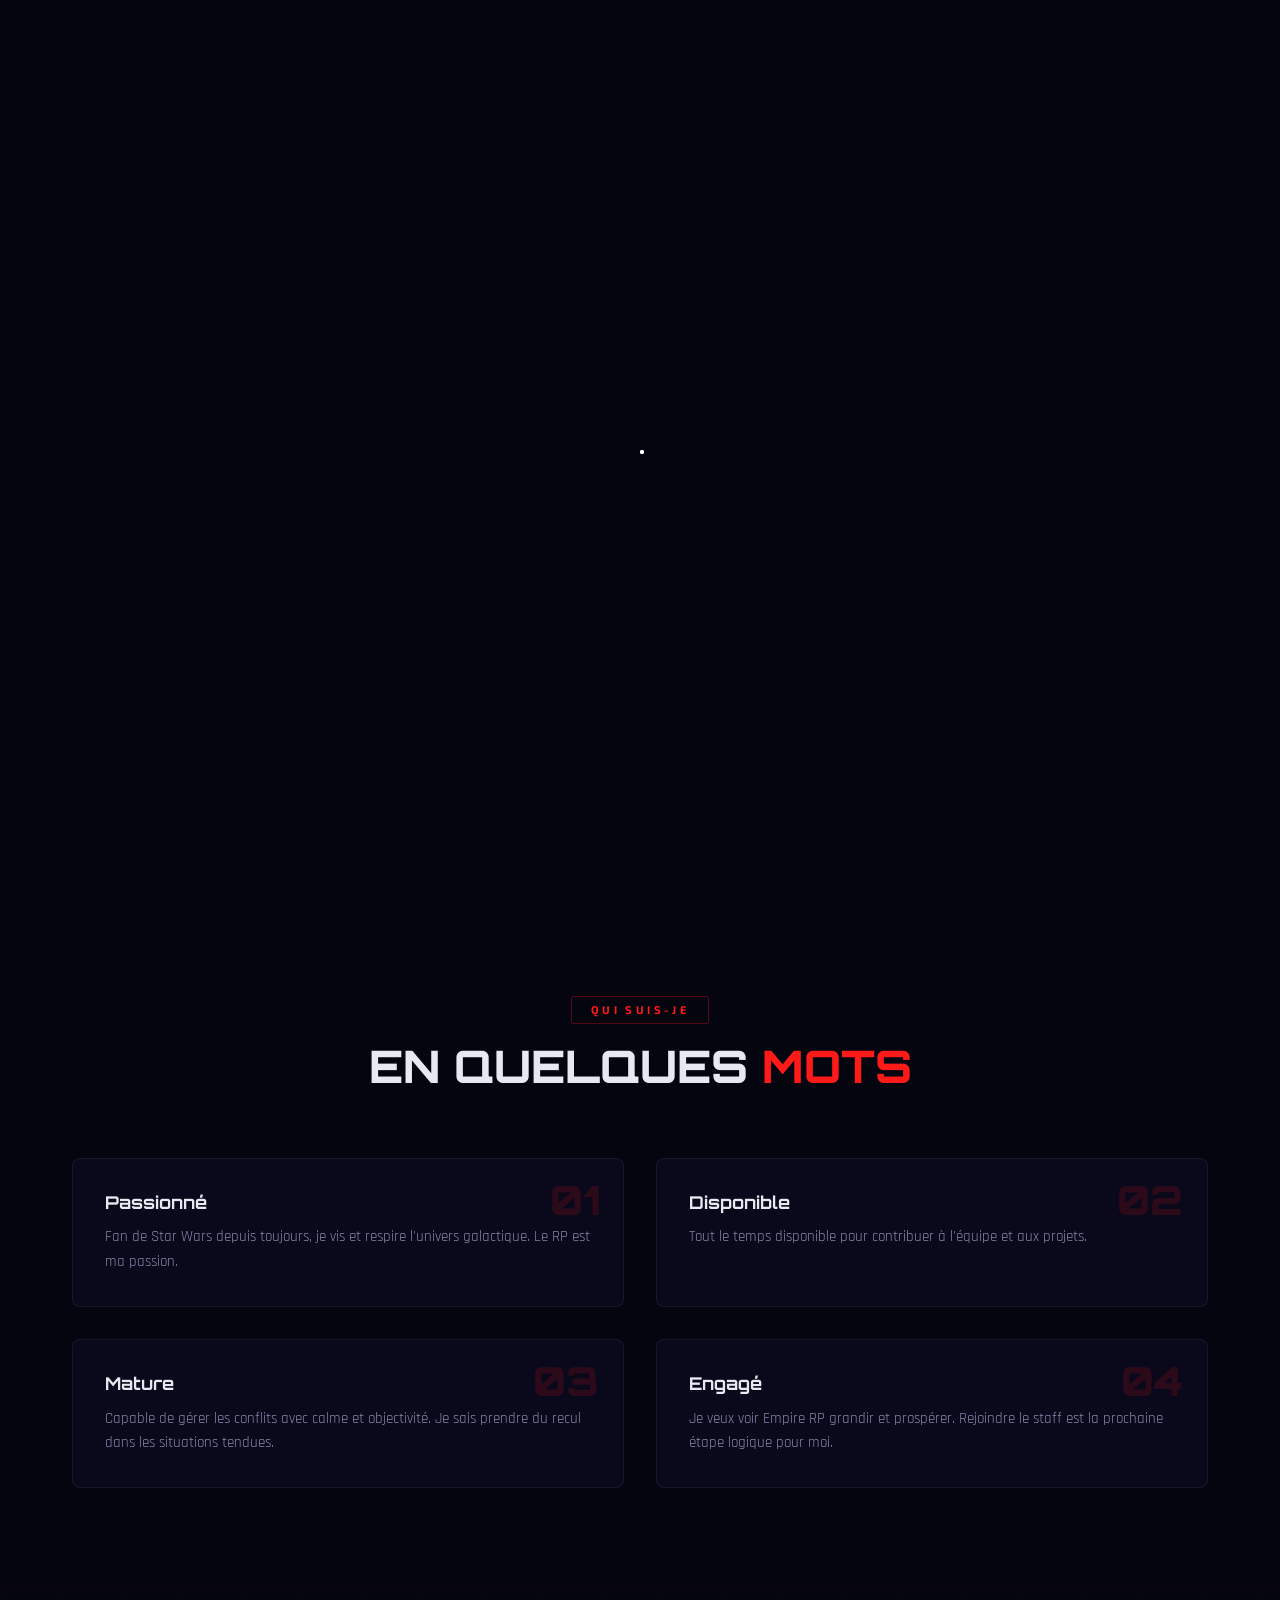
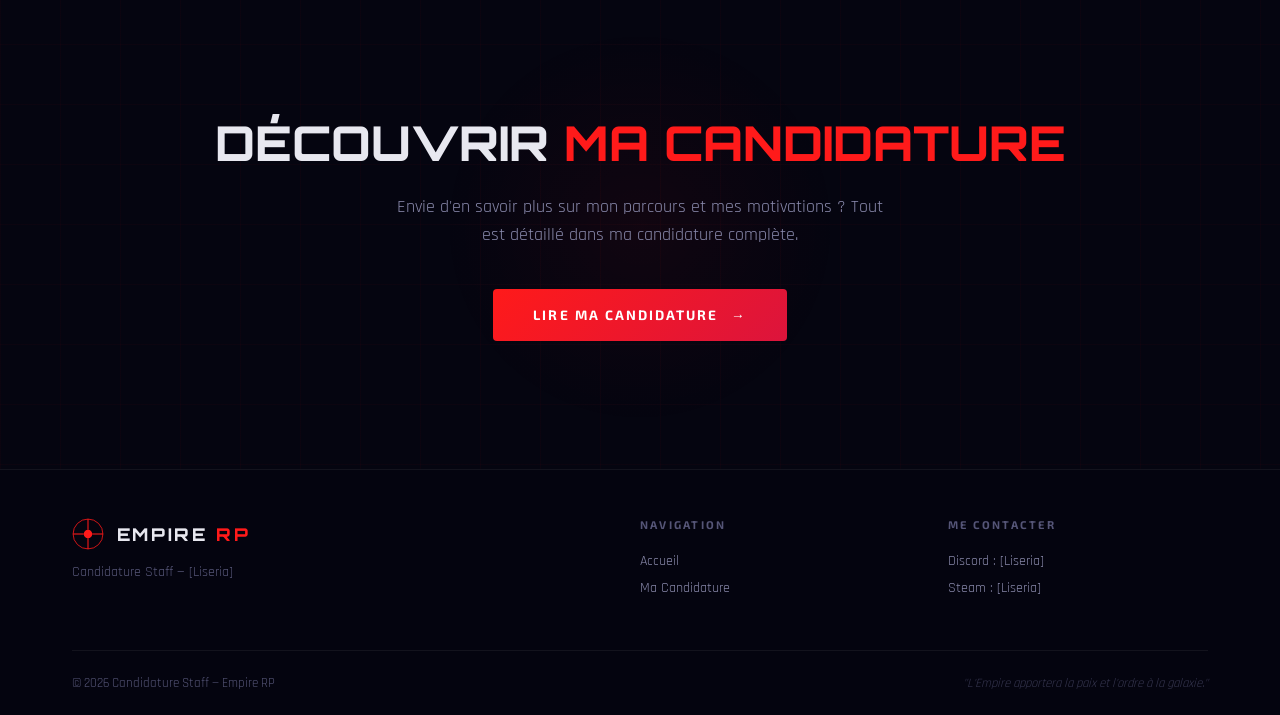
==== commit c9ab62f3: "Add files via upload" ====
--- a/index.html
+++ b/index.html
@@ -1,63 +1,211 @@
-<!DOCTYPE html>
-<html lang="fr">
-<head>
-  <meta charset="UTF-8">
-  <meta name="viewport" content="width=device-width, initial-scale=1.0">
-  <title>Reglement — Serveur GMOD Demon Slayer RP</title>
-  <link rel="preconnect" href="https://fonts.googleapis.com">
-  <link href="https://fonts.googleapis.com/css2?family=Cinzel:wght@400;600;700&family=Inter:wght@300;400;500;600&family=Noto+Serif+JP:wght@400;600&display=swap" rel="stylesheet">
-  <link rel="stylesheet" href="style.css">
-</head>
-<body>
-  <div class="page-transition"></div>
-
-  <header class="hero">
-    <div class="hero-line"></div>
-    <p class="hero-subtitle">Garuda Modded Online Division</p>
-    <h1 class="hero-title">
-      Reglement du Serveur
-      <span>鬼滅の刃 — Demon Slayer RP</span>
-    </h1>
-    <div class="hero-divider"></div>
-    <p class="hero-desc">
-      En rejoignant le serveur, vous acceptez l'integralite de ce reglement. 
-      L'ignorance des regles ne constitue en aucun cas une excuse.
-    </p>
-
-    <div class="index-grid">
-      <a href="regles-generales.html" class="index-card" data-transition>
-        <div class="index-card-number">Section I</div>
-        <div class="index-card-title">Regles Generales</div>
-        <div class="index-card-desc">Respect, fair-play, triche et regles de jeu fondamentales applicables a tous les joueurs.</div>
-        <div class="index-card-arrow">Consulter &rarr;</div>
-      </a>
-      <a href="lexique.html" class="index-card" data-transition>
-        <div class="index-card-number">Section III</div>
-        <div class="index-card-title">Lexique Roleplay</div>
-        <div class="index-card-desc">Tous les termes RP et vocabulaire Demon Slayer a connaitre pour jouer sur le serveur.</div>
-        <div class="index-card-arrow">Consulter &rarr;</div>
-      </a>
-      <a href="sanctions.html" class="index-card" data-transition>
-        <div class="index-card-number">Section IV</div>
-        <div class="index-card-title">Sanctions</div>
-        <div class="index-card-desc">Bareme des sanctions, cumul des avertissements et procedure d'appel.</div>
-        <div class="index-card-arrow">Consulter &rarr;</div>
-      </a>
-      <a href="commandes.html" class="index-card" data-transition>
-        <div class="index-card-number">Section V</div>
-        <div class="index-card-title">Commandes RP</div>
-        <div class="index-card-desc">Les commandes essentielles pour communiquer et interagir en Roleplay.</div>
-        <div class="index-card-arrow">Consulter &rarr;</div>
-      </a>
-    </div>
-  </header>
-
-  <footer class="footer">
-    <div class="footer-line"></div>
-    <p class="jp">鬼滅の刃</p>
-    <p>Reglement du serveur GMOD Demon Slayer RP</p>
-  </footer>
-
-  <script src="transition.js"></script>
-</body>
-</html>
+<!DOCTYPE html>
+<html lang="fr">
+<head>
+    <meta charset="UTF-8">
+    <meta name="viewport" content="width=device-width, initial-scale=1.0">
+    <title>Ma Candidature Staff — Empire RP</title>
+    <link rel="stylesheet" href="css/style.css">
+    <link rel="stylesheet" href="css/animations.css">
+    <link href="https://fonts.googleapis.com/css2?family=Orbitron:wght@400;500;600;700;800;900&family=Rajdhani:wght@300;400;500;600;700&family=Exo+2:wght@300;400;500;600;700&display=swap" rel="stylesheet">
+</head>
+<body>
+    <!-- Starfield Background -->
+    <canvas id="starfield"></canvas>
+
+    <!-- Hyperdrive Overlay (on load) -->
+    <div class="hyperdrive-overlay" id="hyperdrive">
+        <div class="hyperdrive-lines"></div>
+        <div class="hyperdrive-text">EMPIRE RP</div>
+    </div>
+
+    <!-- Navigation -->
+    <nav class="nav-hologram" id="navbar">
+        <div class="nav-container">
+            <div class="nav-logo">
+                <div class="logo-hex">
+                    <svg viewBox="0 0 60 60" class="imperial-logo">
+                        <circle cx="30" cy="30" r="28" fill="none" stroke="currentColor" stroke-width="1.5"/>
+                        <circle cx="30" cy="30" r="8" fill="currentColor"/>
+                        <line x1="30" y1="2" x2="30" y2="22" stroke="currentColor" stroke-width="2"/>
+                        <line x1="30" y1="38" x2="30" y2="58" stroke="currentColor" stroke-width="2"/>
+                        <line x1="2" y1="30" x2="22" y2="30" stroke="currentColor" stroke-width="2"/>
+                        <line x1="38" y1="30" x2="58" y2="30" stroke="currentColor" stroke-width="2"/>
+                        <line x1="10" y1="10" x2="22" y2="22" stroke="currentColor" stroke-width="1.5"/>
+                        <line x1="38" y1="38" x2="50" y2="50" stroke="currentColor" stroke-width="1.5"/>
+                        <line x1="50" y1="10" x2="38" y2="22" stroke="currentColor" stroke-width="1.5"/>
+                        <line x1="22" y1="38" x2="10" y2="50" stroke="currentColor" stroke-width="1.5"/>
+                    </svg>
+                </div>
+                <span class="logo-text">EMPIRE <span class="rp-accent">RP</span></span>
+            </div>
+            <div class="nav-links">
+                <a href="index.html" class="nav-link active" data-text="ACCUEIL">
+                    <span class="link-inner">ACCUEIL</span>
+                    <div class="link-glow"></div>
+                </a>
+                <a href="candidature.html" class="nav-link cta-link" data-text="MA CANDIDATURE">
+                    <span class="link-inner">MA CANDIDATURE</span>
+                    <div class="link-glow"></div>
+                    <div class="cta-pulse"></div>
+                </a>
+            </div>
+            <div class="nav-burger" id="burger">
+                <span></span><span></span><span></span>
+            </div>
+        </div>
+        <div class="nav-scan-line"></div>
+    </nav>
+
+    <!-- Mobile Menu -->
+    <div class="mobile-menu" id="mobileMenu">
+        <a href="index.html" class="mobile-link active">ACCUEIL</a>
+        <a href="candidature.html" class="mobile-link">MA CANDIDATURE</a>
+    </div>
+
+    <!-- Hero Section -->
+    <section class="hero">
+        <div class="hero-particles" id="heroParticles"></div>
+        <div class="hero-content">
+            <div class="hero-badge">
+                <span class="badge-line"></span>
+                <span class="badge-text">CANDIDATURE STAFF — EMPIRE RP</span>
+                <span class="badge-line"></span>
+            </div>
+            <h1 class="hero-title">
+                <span class="title-line" data-delay="0">JE SUIS</span>
+                <span class="title-line accent" data-delay="1">LISERIA</span>
+                <span class="title-line" data-delay="2">FUTUR STAFF</span>
+            </h1>
+            <p class="hero-subtitle">Passionné par Star Wars et le RP, je souhaite rejoindre l'équipe staff d'Empire RP pour contribuer à la meilleure expérience galactique possible.</p>
+            <div class="hero-actions">
+                <a href="candidature.html" class="btn-imperial">
+                    <span class="btn-text">VOIR MA CANDIDATURE</span>
+                    <span class="btn-icon">→</span>
+                    <div class="btn-glow"></div>
+                </a>
+            </div>
+        </div>
+        <div class="hero-visual">
+            <div class="hologram-container">
+                <div class="hologram-ring ring-1"></div>
+                <div class="hologram-ring ring-2"></div>
+                <div class="hologram-ring ring-3"></div>
+                <div class="hologram-core">
+                    <svg viewBox="0 0 120 120" class="imperial-emblem">
+                        <circle cx="60" cy="60" r="55" fill="none" stroke="currentColor" stroke-width="1" opacity="0.5"/>
+                        <circle cx="60" cy="60" r="45" fill="none" stroke="currentColor" stroke-width="0.5" opacity="0.3"/>
+                        <circle cx="60" cy="60" r="15" fill="currentColor" opacity="0.8"/>
+                        <line x1="60" y1="5" x2="60" y2="45" stroke="currentColor" stroke-width="3"/>
+                        <line x1="60" y1="75" x2="60" y2="115" stroke="currentColor" stroke-width="3"/>
+                        <line x1="5" y1="60" x2="45" y2="60" stroke="currentColor" stroke-width="3"/>
+                        <line x1="75" y1="60" x2="115" y2="60" stroke="currentColor" stroke-width="3"/>
+                        <line x1="18" y1="18" x2="45" y2="45" stroke="currentColor" stroke-width="2"/>
+                        <line x1="75" y1="75" x2="102" y2="102" stroke="currentColor" stroke-width="2"/>
+                        <line x1="102" y1="18" x2="75" y2="45" stroke="currentColor" stroke-width="2"/>
+                        <line x1="45" y1="75" x2="18" y2="102" stroke="currentColor" stroke-width="2"/>
+                    </svg>
+                </div>
+            </div>
+        </div>
+        <div class="hero-scroll-indicator">
+            <div class="scroll-line"></div>
+            <span>SCROLL</span>
+        </div>
+    </section>
+
+    <!-- About Me Quick Section -->
+    <section class="values-section">
+        <div class="section-container">
+            <div class="section-header" data-aos>
+                <span class="section-tag">QUI SUIS-JE</span>
+                <h2 class="section-title">EN QUELQUES <span class="accent">MOTS</span></h2>
+            </div>
+            <div class="values-grid">
+                <div class="value-card" data-aos>
+                    <div class="value-number">01</div>
+                    <h3>Passionné</h3>
+                    <p>Fan de Star Wars depuis toujours, je vis et respire l'univers galactique. Le RP est ma passion.</p>
+                    <div class="value-line"></div>
+                </div>
+                <div class="value-card" data-aos>
+                    <div class="value-number">02</div>
+                    <h3>Disponible</h3>
+                    <p>Tout le temps disponible pour contribuer à l'équipe et aux projets.</p>
+                    <div class="value-line"></div>
+                </div>
+                <div class="value-card" data-aos>
+                    <div class="value-number">03</div>
+                    <h3>Mature</h3>
+                    <p>Capable de gérer les conflits avec calme et objectivité. Je sais prendre du recul dans les situations tendues.</p>
+                    <div class="value-line"></div>
+                </div>
+                <div class="value-card" data-aos>
+                    <div class="value-number">04</div>
+                    <h3>Engagé</h3>
+                    <p>Je veux voir Empire RP grandir et prospérer. Rejoindre le staff est la prochaine étape logique pour moi.</p>
+                    <div class="value-line"></div>
+                </div>
+            </div>
+        </div>
+    </section>
+
+    <!-- CTA Section -->
+    <section class="cta-section">
+        <div class="cta-bg-effects">
+            <div class="cta-grid-lines"></div>
+        </div>
+        <div class="section-container">
+            <div class="cta-content" data-aos>
+                <h2 class="cta-title">DÉCOUVRIR <span class="accent">MA CANDIDATURE</span></h2>
+                <p class="cta-desc">Envie d'en savoir plus sur mon parcours et mes motivations ? Tout est détaillé dans ma candidature complète.</p>
+                <a href="candidature.html" class="btn-imperial large">
+                    <span class="btn-text">LIRE MA CANDIDATURE</span>
+                    <span class="btn-icon">→</span>
+                    <div class="btn-glow"></div>
+                </a>
+            </div>
+        </div>
+    </section>
+
+    <!-- Footer -->
+    <footer class="footer">
+        <div class="footer-container">
+            <div class="footer-top">
+                <div class="footer-brand">
+                    <div class="nav-logo">
+                        <div class="logo-hex small">
+                            <svg viewBox="0 0 60 60" class="imperial-logo">
+                                <circle cx="30" cy="30" r="28" fill="none" stroke="currentColor" stroke-width="1.5"/>
+                                <circle cx="30" cy="30" r="8" fill="currentColor"/>
+                                <line x1="30" y1="2" x2="30" y2="22" stroke="currentColor" stroke-width="2"/>
+                                <line x1="30" y1="38" x2="30" y2="58" stroke="currentColor" stroke-width="2"/>
+                                <line x1="2" y1="30" x2="22" y2="30" stroke="currentColor" stroke-width="2"/>
+                                <line x1="38" y1="30" x2="58" y2="30" stroke="currentColor" stroke-width="2"/>
+                            </svg>
+                        </div>
+                        <span class="logo-text">EMPIRE <span class="rp-accent">RP</span></span>
+                    </div>
+                    <p class="footer-tagline">Candidature Staff — [Liseria]</p>
+                </div>
+                <div class="footer-links-group">
+                    <h4>NAVIGATION</h4>
+                    <a href="index.html">Accueil</a>
+                    <a href="candidature.html">Ma Candidature</a>
+                </div>
+                <div class="footer-links-group">
+                    <h4>ME CONTACTER</h4>
+                    <a href="#">Discord : [Liseria]</a>
+                    <a href="#">Steam : [Liseria]</a>
+                </div>
+            </div>
+            <div class="footer-bottom">
+                <span>&copy; 2026 Candidature Staff — Empire RP</span>
+                <span class="footer-quote">"L'Empire apportera la paix et l'ordre à la galaxie."</span>
+            </div>
+        </div>
+    </footer>
+
+    <script src="js/starfield.js"></script>
+    <script src="js/main.js"></script>
+</body>
+</html>
--- a/css/style.css
+++ b/css/style.css
@@ -0,0 +1,1652 @@
+/* ============================================
+   EMPIRE RP — STAR WARS THEMED STAFF APPLICATION
+   ============================================ */
+
+:root {
+    --bg-primary: #050510;
+    --bg-secondary: #0a0a1a;
+    --bg-card: rgba(10, 10, 30, 0.8);
+
+    --imperial-red: #ff1a1a;
+    --imperial-red-dim: #cc0000;
+    --imperial-crimson: #dc143c;
+    --imperial-blue: #0066ff;
+    --imperial-cyan: #00d4ff;
+    --imperial-gold: #ffd700;
+
+    --glow-red: 0 0 20px rgba(255, 26, 26, 0.5), 0 0 40px rgba(255, 26, 26, 0.2);
+    --glow-cyan: 0 0 20px rgba(0, 212, 255, 0.5), 0 0 40px rgba(0, 212, 255, 0.2);
+    --glow-blue: 0 0 20px rgba(0, 102, 255, 0.5), 0 0 40px rgba(0, 102, 255, 0.2);
+
+    --text-primary: #e8e8f0;
+    --text-secondary: #8888aa;
+    --text-dim: #555577;
+
+    --font-display: 'Orbitron', sans-serif;
+    --font-body: 'Rajdhani', sans-serif;
+    --font-ui: 'Exo 2', sans-serif;
+
+    --border-subtle: rgba(255, 255, 255, 0.06);
+    --border-glow: rgba(255, 26, 26, 0.3);
+}
+
+*, *::before, *::after {
+    margin: 0;
+    padding: 0;
+    box-sizing: border-box;
+}
+
+html {
+    scroll-behavior: smooth;
+    scrollbar-width: thin;
+    scrollbar-color: var(--imperial-red) var(--bg-primary);
+}
+
+::-webkit-scrollbar { width: 6px; }
+::-webkit-scrollbar-track { background: var(--bg-primary); }
+::-webkit-scrollbar-thumb {
+    background: var(--imperial-red);
+    border-radius: 3px;
+}
+
+body {
+    font-family: var(--font-body);
+    background: var(--bg-primary);
+    color: var(--text-primary);
+    overflow-x: hidden;
+    min-height: 100vh;
+}
+
+#starfield {
+    position: fixed;
+    top: 0;
+    left: 0;
+    width: 100%;
+    height: 100%;
+    z-index: 0;
+    pointer-events: none;
+}
+
+.section-container {
+    max-width: 1200px;
+    margin: 0 auto;
+    padding: 0 2rem;
+    position: relative;
+    z-index: 2;
+}
+
+/* ============================================
+   HYPERDRIVE INTRO
+   ============================================ */
+.hyperdrive-overlay {
+    position: fixed;
+    top: 0;
+    left: 0;
+    width: 100%;
+    height: 100%;
+    z-index: 9999;
+    background: var(--bg-primary);
+    display: flex;
+    align-items: center;
+    justify-content: center;
+    transition: opacity 0.8s ease, visibility 0.8s ease;
+}
+
+.hyperdrive-overlay.hidden {
+    opacity: 0;
+    visibility: hidden;
+    pointer-events: none;
+}
+
+.hyperdrive-text {
+    font-family: var(--font-display);
+    font-size: clamp(2rem, 6vw, 5rem);
+    font-weight: 900;
+    color: var(--imperial-red);
+    letter-spacing: 0.3em;
+    animation: hyperText 2.5s ease-in-out forwards;
+}
+
+.hyperdrive-lines {
+    position: absolute;
+    top: 0;
+    left: 0;
+    width: 100%;
+    height: 100%;
+    overflow: hidden;
+}
+
+.hyperdrive-lines::before,
+.hyperdrive-lines::after {
+    content: '';
+    position: absolute;
+    top: 50%;
+    left: 50%;
+    width: 4px;
+    height: 4px;
+    background: white;
+    border-radius: 50%;
+    animation: hyperLine 2s ease-in forwards;
+}
+
+/* ============================================
+   NAVIGATION — HOLOGRAPHIC STYLE
+   ============================================ */
+.nav-hologram {
+    position: fixed;
+    top: 0;
+    left: 0;
+    right: 0;
+    z-index: 1000;
+    padding: 0;
+    transition: all 0.4s cubic-bezier(0.16, 1, 0.3, 1);
+}
+
+.nav-hologram::before {
+    content: '';
+    position: absolute;
+    inset: 0;
+    background: linear-gradient(180deg, rgba(5, 5, 16, 0.95) 0%, rgba(5, 5, 16, 0.85) 100%);
+    border-bottom: 1px solid var(--border-subtle);
+}
+
+.nav-hologram.scrolled::before {
+    background: linear-gradient(180deg, rgba(5, 5, 16, 0.98) 0%, rgba(5, 5, 16, 0.95) 100%);
+    border-bottom-color: var(--border-glow);
+    box-shadow: 0 4px 30px rgba(255, 26, 26, 0.05);
+}
+
+.nav-container {
+    max-width: 1200px;
+    margin: 0 auto;
+    padding: 0.8rem 2rem;
+    display: flex;
+    align-items: center;
+    justify-content: space-between;
+    position: relative;
+    z-index: 2;
+}
+
+.nav-logo {
+    display: flex;
+    align-items: center;
+    gap: 0.8rem;
+    text-decoration: none;
+}
+
+.logo-hex {
+    width: 40px;
+    height: 40px;
+    color: var(--imperial-red);
+    animation: logoPulse 3s ease-in-out infinite;
+}
+
+.logo-hex.small {
+    width: 32px;
+    height: 32px;
+}
+
+.imperial-logo {
+    width: 100%;
+    height: 100%;
+}
+
+.logo-text {
+    font-family: var(--font-display);
+    font-size: 1.1rem;
+    font-weight: 800;
+    letter-spacing: 0.15em;
+    color: var(--text-primary);
+}
+
+.rp-accent {
+    color: var(--imperial-red);
+}
+
+.nav-links {
+    display: flex;
+    align-items: center;
+    gap: 0.5rem;
+}
+
+.nav-link {
+    position: relative;
+    text-decoration: none;
+    font-family: var(--font-ui);
+    font-size: 0.8rem;
+    font-weight: 600;
+    letter-spacing: 0.15em;
+    color: var(--text-secondary);
+    padding: 0.6rem 1.2rem;
+    transition: color 0.3s ease;
+    overflow: hidden;
+}
+
+.nav-link .link-inner {
+    position: relative;
+    z-index: 2;
+}
+
+.nav-link .link-glow {
+    position: absolute;
+    bottom: 0;
+    left: 50%;
+    transform: translateX(-50%);
+    width: 0;
+    height: 2px;
+    background: var(--imperial-red);
+    transition: width 0.3s ease;
+}
+
+.nav-link:hover .link-glow,
+.nav-link.active .link-glow {
+    width: 80%;
+}
+
+.nav-link:hover,
+.nav-link.active {
+    color: var(--text-primary);
+}
+
+.nav-link.cta-link {
+    background: linear-gradient(135deg, rgba(255, 26, 26, 0.15) 0%, rgba(255, 26, 26, 0.05) 100%);
+    border: 1px solid rgba(255, 26, 26, 0.3);
+    border-radius: 4px;
+    margin-left: 0.5rem;
+    color: var(--imperial-red);
+}
+
+.nav-link.cta-link:hover {
+    background: linear-gradient(135deg, rgba(255, 26, 26, 0.25) 0%, rgba(255, 26, 26, 0.1) 100%);
+    border-color: rgba(255, 26, 26, 0.5);
+    color: #ff4444;
+}
+
+.cta-pulse {
+    display: none;
+}
+
+.nav-scan-line {
+    position: absolute;
+    bottom: 0;
+    left: 0;
+    width: 100%;
+    height: 1px;
+    background: linear-gradient(90deg, transparent 0%, rgba(255, 26, 26, 0.3) 50%, transparent 100%);
+}
+
+/* Burger Menu */
+.nav-burger {
+    display: none;
+    flex-direction: column;
+    gap: 5px;
+    cursor: pointer;
+    padding: 5px;
+    z-index: 1001;
+}
+
+.nav-burger span {
+    width: 24px;
+    height: 2px;
+    background: var(--text-primary);
+    transition: all 0.3s ease;
+}
+
+.nav-burger.active span:nth-child(1) {
+    transform: rotate(45deg) translate(5px, 5px);
+}
+.nav-burger.active span:nth-child(2) {
+    opacity: 0;
+}
+.nav-burger.active span:nth-child(3) {
+    transform: rotate(-45deg) translate(5px, -5px);
+}
+
+/* Mobile Menu */
+.mobile-menu {
+    position: fixed;
+    top: 0;
+    right: -100%;
+    width: 280px;
+    height: 100vh;
+    background: rgba(5, 5, 16, 0.98);
+
+    z-index: 999;
+    display: flex;
+    flex-direction: column;
+    justify-content: center;
+    padding: 2rem;
+    gap: 1rem;
+    transition: right 0.4s cubic-bezier(0.16, 1, 0.3, 1);
+    border-left: 1px solid var(--border-glow);
+}
+
+.mobile-menu.active {
+    right: 0;
+}
+
+.mobile-link {
+    font-family: var(--font-display);
+    font-size: 1.2rem;
+    color: var(--text-secondary);
+    text-decoration: none;
+    padding: 1rem 0;
+    border-bottom: 1px solid var(--border-subtle);
+    transition: color 0.3s ease, padding-left 0.3s ease;
+    letter-spacing: 0.1em;
+}
+
+.mobile-link:hover,
+.mobile-link.active {
+    color: var(--imperial-red);
+    padding-left: 1rem;
+}
+
+/* ============================================
+   HERO SECTION
+   ============================================ */
+.hero {
+    position: relative;
+    min-height: 100vh;
+    display: flex;
+    align-items: center;
+    justify-content: center;
+    padding: 8rem 2rem 4rem;
+    overflow: hidden;
+}
+
+.hero-particles {
+    position: absolute;
+    inset: 0;
+    z-index: 0;
+}
+
+.hero-content {
+    position: relative;
+    z-index: 2;
+    max-width: 700px;
+    text-align: center;
+}
+
+.hero-badge {
+    display: inline-flex;
+    align-items: center;
+    gap: 1rem;
+    margin-bottom: 2rem;
+    opacity: 0;
+    animation: fadeInUp 0.8s 2.8s forwards;
+}
+
+.badge-line {
+    width: 40px;
+    height: 1px;
+    background: linear-gradient(90deg, transparent, var(--imperial-red));
+}
+
+.badge-text {
+    font-family: var(--font-ui);
+    font-size: 0.75rem;
+    letter-spacing: 0.3em;
+    color: var(--imperial-red);
+    font-weight: 600;
+}
+
+.hero-title {
+    font-family: var(--font-display);
+    font-size: clamp(2.5rem, 7vw, 5rem);
+    font-weight: 900;
+    line-height: 1.1;
+    margin-bottom: 1.5rem;
+}
+
+.title-line {
+    display: block;
+    opacity: 0;
+    animation: titleReveal 0.8s forwards;
+    animation-delay: calc(3s + var(--delay, 0) * 0.2s);
+}
+
+.title-line[data-delay="0"] { --delay: 0; }
+.title-line[data-delay="1"] { --delay: 1; }
+.title-line[data-delay="2"] { --delay: 2; }
+
+.title-line.accent {
+    color: var(--imperial-red);
+}
+
+.hero-subtitle {
+    font-family: var(--font-body);
+    font-size: 1.15rem;
+    color: var(--text-secondary);
+    line-height: 1.7;
+    margin-bottom: 2.5rem;
+    max-width: 550px;
+    margin-left: auto;
+    margin-right: auto;
+    opacity: 0;
+    animation: fadeInUp 0.8s 3.8s forwards;
+}
+
+.hero-actions {
+    display: flex;
+    gap: 1rem;
+    justify-content: center;
+    flex-wrap: wrap;
+    opacity: 0;
+    animation: fadeInUp 0.8s 4s forwards;
+}
+
+/* Imperial Button */
+.btn-imperial {
+    position: relative;
+    display: inline-flex;
+    align-items: center;
+    gap: 0.8rem;
+    padding: 0.9rem 2rem;
+    font-family: var(--font-ui);
+    font-size: 0.8rem;
+    font-weight: 700;
+    letter-spacing: 0.15em;
+    color: white;
+    background: linear-gradient(135deg, var(--imperial-red) 0%, var(--imperial-crimson) 100%);
+    border: none;
+    border-radius: 4px;
+    cursor: pointer;
+    text-decoration: none;
+    overflow: hidden;
+    transition: transform 0.3s ease, box-shadow 0.3s ease;
+}
+
+.btn-imperial:hover {
+    transform: translateY(-2px);
+    box-shadow: var(--glow-red);
+}
+
+.btn-imperial .btn-glow {
+    position: absolute;
+    inset: -2px;
+    border-radius: 6px;
+    border: 1px solid rgba(255, 26, 26, 0.5);
+    opacity: 0;
+    transition: opacity 0.3s ease;
+}
+
+.btn-imperial:hover .btn-glow {
+    opacity: 1;
+}
+
+.btn-imperial.large {
+    padding: 1.1rem 2.5rem;
+    font-size: 0.85rem;
+}
+
+.btn-ghost {
+    display: inline-flex;
+    align-items: center;
+    gap: 0.5rem;
+    padding: 0.9rem 2rem;
+    font-family: var(--font-ui);
+    font-size: 0.8rem;
+    font-weight: 600;
+    letter-spacing: 0.15em;
+    color: var(--text-secondary);
+    background: transparent;
+    border: 1px solid var(--border-subtle);
+    border-radius: 4px;
+    cursor: pointer;
+    text-decoration: none;
+    transition: all 0.3s ease;
+}
+
+.btn-ghost:hover {
+    color: var(--text-primary);
+    border-color: rgba(255, 255, 255, 0.2);
+    background: rgba(255, 255, 255, 0.03);
+}
+
+/* Hero Visual - Hologram */
+.hero-visual {
+    position: absolute;
+    right: -5%;
+    top: 50%;
+    transform: translateY(-50%);
+    width: 500px;
+    height: 500px;
+    opacity: 0.15;
+    z-index: 1;
+}
+
+.hologram-container {
+    position: relative;
+    width: 100%;
+    height: 100%;
+    display: flex;
+    align-items: center;
+    justify-content: center;
+}
+
+.hologram-ring {
+    position: absolute;
+    border-radius: 50%;
+    border: 1px solid var(--imperial-red);
+    opacity: 0.4;
+}
+
+.ring-1 {
+    width: 300px;
+    height: 300px;
+}
+.ring-2 {
+    width: 220px;
+    height: 220px;
+    border-style: dashed;
+}
+.ring-3 {
+    width: 380px;
+    height: 380px;
+    border-width: 0.5px;
+    opacity: 0.2;
+}
+
+.hologram-core {
+    width: 120px;
+    height: 120px;
+    color: var(--imperial-red);
+}
+
+.imperial-emblem {
+    width: 100%;
+    height: 100%;
+}
+
+/* Scroll Indicator */
+.hero-scroll-indicator {
+    position: absolute;
+    bottom: 2rem;
+    left: 50%;
+    transform: translateX(-50%);
+    display: flex;
+    flex-direction: column;
+    align-items: center;
+    gap: 0.5rem;
+    opacity: 0;
+    animation: fadeInUp 0.8s 4.5s forwards;
+}
+
+.scroll-line {
+    width: 1px;
+    height: 40px;
+    background: linear-gradient(180deg, var(--imperial-red), transparent);
+}
+
+.hero-scroll-indicator span {
+    font-family: var(--font-ui);
+    font-size: 0.6rem;
+    letter-spacing: 0.3em;
+    color: var(--text-dim);
+}
+
+/* ============================================
+   STATS SECTION
+   ============================================ */
+.stats-section {
+    position: relative;
+    z-index: 2;
+    padding: 5rem 0;
+}
+
+.stats-grid {
+    display: grid;
+    grid-template-columns: repeat(4, 1fr);
+    gap: 1.5rem;
+}
+
+.stat-card {
+    position: relative;
+    background: var(--bg-card);
+    border: 1px solid var(--border-subtle);
+    border-radius: 8px;
+    padding: 2rem 1.5rem;
+    text-align: center;
+    transition: all 0.4s ease;
+    overflow: hidden;
+}
+
+.stat-card::before {
+    content: '';
+    position: absolute;
+    top: 0;
+    left: 0;
+    right: 0;
+    height: 2px;
+    background: linear-gradient(90deg, transparent, var(--imperial-red), transparent);
+    opacity: 0;
+    transition: opacity 0.4s ease;
+}
+
+.stat-card:hover::before {
+    opacity: 1;
+}
+
+.stat-card:hover {
+    border-color: var(--border-glow);
+    transform: translateY(-4px);
+}
+
+.stat-icon {
+    width: 40px;
+    height: 40px;
+    margin: 0 auto 1rem;
+    color: var(--imperial-red);
+    opacity: 0.7;
+}
+
+.stat-icon svg {
+    width: 100%;
+    height: 100%;
+}
+
+.stat-number {
+    font-family: var(--font-display);
+    font-size: 2.5rem;
+    font-weight: 900;
+    color: var(--text-primary);
+    margin-bottom: 0.5rem;
+}
+
+.stat-label {
+    font-family: var(--font-ui);
+    font-size: 0.7rem;
+    letter-spacing: 0.2em;
+    color: var(--text-dim);
+    font-weight: 600;
+}
+
+.stat-glow {
+    position: absolute;
+    bottom: -50%;
+    left: 50%;
+    transform: translateX(-50%);
+    width: 100px;
+    height: 100px;
+    background: radial-gradient(circle, rgba(255, 26, 26, 0.15), transparent);
+    border-radius: 50%;
+    opacity: 0;
+    transition: opacity 0.4s ease;
+}
+
+.stat-card:hover .stat-glow {
+    opacity: 1;
+}
+
+/* ============================================
+   RANKS SECTION
+   ============================================ */
+.ranks-section {
+    position: relative;
+    z-index: 2;
+    padding: 6rem 0;
+}
+
+.section-header {
+    text-align: center;
+    margin-bottom: 4rem;
+}
+
+.section-tag {
+    display: inline-block;
+    font-family: var(--font-ui);
+    font-size: 0.7rem;
+    font-weight: 700;
+    letter-spacing: 0.3em;
+    color: var(--imperial-red);
+    margin-bottom: 1rem;
+    padding: 0.4rem 1.2rem;
+    border: 1px solid rgba(255, 26, 26, 0.3);
+    border-radius: 2px;
+}
+
+.section-title {
+    font-family: var(--font-display);
+    font-size: clamp(1.8rem, 4vw, 2.8rem);
+    font-weight: 800;
+    line-height: 1.2;
+    margin-bottom: 1rem;
+}
+
+.section-title.large {
+    font-size: clamp(2.2rem, 5vw, 3.5rem);
+}
+
+.accent {
+    color: var(--imperial-red);
+}
+
+.section-desc {
+    font-size: 1.05rem;
+    color: var(--text-secondary);
+    max-width: 500px;
+    margin: 0 auto;
+    line-height: 1.6;
+}
+
+.ranks-grid {
+    display: grid;
+    grid-template-columns: repeat(3, 1fr);
+    gap: 2rem;
+}
+
+.rank-card {
+    position: relative;
+    background: var(--bg-card);
+    border: 1px solid var(--border-subtle);
+    border-radius: 12px;
+    padding: 2.5rem 2rem;
+    text-align: center;
+    transition: all 0.5s cubic-bezier(0.16, 1, 0.3, 1);
+    overflow: hidden;
+}
+
+.rank-card::before {
+    content: '';
+    position: absolute;
+    top: 0;
+    left: 50%;
+    transform: translateX(-50%);
+    width: 60%;
+    height: 2px;
+    background: linear-gradient(90deg, transparent, var(--imperial-red), transparent);
+    opacity: 0;
+    transition: opacity 0.5s ease;
+}
+
+.rank-card:hover::before,
+.rank-card.featured::before {
+    opacity: 1;
+}
+
+.rank-card:hover {
+    transform: translateY(-8px);
+    border-color: var(--border-glow);
+}
+
+.rank-card.featured {
+    border-color: rgba(255, 26, 26, 0.3);
+    background: linear-gradient(180deg, rgba(255, 26, 26, 0.08) 0%, var(--bg-card) 100%);
+}
+
+.rank-tier {
+    font-family: var(--font-ui);
+    font-size: 0.65rem;
+    font-weight: 700;
+    letter-spacing: 0.3em;
+    color: var(--imperial-red);
+    margin-bottom: 1.5rem;
+}
+
+.rank-icon-wrap {
+    width: 60px;
+    height: 60px;
+    margin: 0 auto 1.5rem;
+    position: relative;
+}
+
+.rank-hex {
+    width: 100%;
+    height: 100%;
+    background: linear-gradient(135deg, rgba(255, 26, 26, 0.2), rgba(255, 26, 26, 0.05));
+    clip-path: polygon(50% 0%, 100% 25%, 100% 75%, 50% 100%, 0% 75%, 0% 25%);
+}
+
+.rank-name {
+    font-family: var(--font-display);
+    font-size: 1.3rem;
+    font-weight: 700;
+    margin-bottom: 0.8rem;
+}
+
+.rank-desc {
+    font-size: 0.95rem;
+    color: var(--text-secondary);
+    line-height: 1.6;
+    margin-bottom: 1.5rem;
+}
+
+.rank-perks {
+    list-style: none;
+    text-align: left;
+}
+
+.rank-perks li {
+    font-family: var(--font-ui);
+    font-size: 0.8rem;
+    color: var(--text-secondary);
+    padding: 0.5rem 0;
+    border-bottom: 1px solid var(--border-subtle);
+    display: flex;
+    align-items: center;
+    gap: 0.5rem;
+}
+
+.rank-perks li::before {
+    content: '▸';
+    color: var(--imperial-red);
+    font-size: 0.7rem;
+}
+
+.rank-card-glow {
+    position: absolute;
+    bottom: -30%;
+    left: 50%;
+    transform: translateX(-50%);
+    width: 200px;
+    height: 200px;
+    background: radial-gradient(circle, rgba(255, 26, 26, 0.1), transparent);
+    border-radius: 50%;
+    pointer-events: none;
+}
+
+/* ============================================
+   CTA SECTION
+   ============================================ */
+.cta-section {
+    position: relative;
+    z-index: 2;
+    padding: 8rem 0;
+    overflow: hidden;
+}
+
+.cta-bg-effects {
+    position: absolute;
+    inset: 0;
+    overflow: hidden;
+}
+
+.cta-grid-lines {
+    position: absolute;
+    inset: 0;
+    background-image:
+        linear-gradient(rgba(255, 26, 26, 0.03) 1px, transparent 1px),
+        linear-gradient(90deg, rgba(255, 26, 26, 0.03) 1px, transparent 1px);
+    background-size: 60px 60px;
+}
+
+.cta-content {
+    text-align: center;
+    position: relative;
+}
+
+.cta-title {
+    font-family: var(--font-display);
+    font-size: clamp(1.8rem, 4vw, 3rem);
+    font-weight: 800;
+    margin-bottom: 1.2rem;
+}
+
+.cta-desc {
+    font-size: 1.1rem;
+    color: var(--text-secondary);
+    max-width: 500px;
+    margin: 0 auto 2.5rem;
+    line-height: 1.6;
+}
+
+/* ============================================
+   FOOTER
+   ============================================ */
+.footer {
+    position: relative;
+    z-index: 2;
+    border-top: 1px solid var(--border-subtle);
+    background: rgba(5, 5, 16, 0.9);
+}
+
+.footer-container {
+    max-width: 1200px;
+    margin: 0 auto;
+    padding: 0 2rem;
+}
+
+.footer-top {
+    display: grid;
+    grid-template-columns: 2fr 1fr 1fr;
+    gap: 3rem;
+    padding: 3rem 0;
+}
+
+.footer-tagline {
+    font-size: 0.9rem;
+    color: var(--text-dim);
+    margin-top: 0.8rem;
+}
+
+.footer-links-group h4 {
+    font-family: var(--font-ui);
+    font-size: 0.7rem;
+    font-weight: 700;
+    letter-spacing: 0.2em;
+    color: var(--text-dim);
+    margin-bottom: 1rem;
+}
+
+.footer-links-group a {
+    display: block;
+    font-family: var(--font-body);
+    font-size: 0.9rem;
+    color: var(--text-secondary);
+    text-decoration: none;
+    padding: 0.3rem 0;
+    transition: color 0.3s ease, padding-left 0.3s ease;
+}
+
+.footer-links-group a:hover {
+    color: var(--imperial-red);
+    padding-left: 0.5rem;
+}
+
+.footer-bottom {
+    display: flex;
+    justify-content: space-between;
+    align-items: center;
+    padding: 1.5rem 0;
+    border-top: 1px solid var(--border-subtle);
+    font-size: 0.8rem;
+    color: var(--text-dim);
+}
+
+.footer-quote {
+    font-style: italic;
+    color: var(--text-dim);
+    opacity: 0.6;
+}
+
+/* ============================================
+   ABOUT PAGE
+   ============================================ */
+.about-hero {
+    position: relative;
+    z-index: 2;
+    padding: 10rem 0 4rem;
+}
+
+.about-intro {
+    font-size: 1.1rem;
+    color: var(--text-secondary);
+    line-height: 1.8;
+    max-width: 600px;
+    margin-top: 1.5rem;
+}
+
+/* Timeline */
+.timeline-section {
+    position: relative;
+    z-index: 2;
+    padding: 6rem 0;
+}
+
+.timeline {
+    position: relative;
+    max-width: 800px;
+    margin: 0 auto;
+}
+
+.timeline-line {
+    position: absolute;
+    left: 50%;
+    top: 0;
+    bottom: 0;
+    width: 2px;
+    background: linear-gradient(180deg, var(--imperial-red), rgba(255, 26, 26, 0.1));
+    transform: translateX(-50%);
+}
+
+.timeline-item {
+    position: relative;
+    width: 50%;
+    padding: 1.5rem;
+    margin-bottom: 2rem;
+}
+
+.timeline-item.left {
+    padding-right: 3rem;
+    text-align: right;
+}
+
+.timeline-item.right {
+    margin-left: 50%;
+    padding-left: 3rem;
+}
+
+.timeline-dot {
+    position: absolute;
+    width: 14px;
+    height: 14px;
+    background: var(--imperial-red);
+    border-radius: 50%;
+    box-shadow: 0 0 15px rgba(255, 26, 26, 0.5);
+    top: 2rem;
+}
+
+.timeline-item.left .timeline-dot {
+    right: -7px;
+}
+
+.timeline-item.right .timeline-dot {
+    left: -7px;
+}
+
+.timeline-card {
+    background: var(--bg-card);
+    border: 1px solid var(--border-subtle);
+    border-radius: 8px;
+    padding: 1.5rem;
+    transition: all 0.4s ease;
+}
+
+.timeline-card:hover {
+    border-color: var(--border-glow);
+    transform: translateY(-4px);
+}
+
+.timeline-date {
+    font-family: var(--font-ui);
+    font-size: 0.65rem;
+    font-weight: 700;
+    letter-spacing: 0.3em;
+    color: var(--imperial-red);
+}
+
+.timeline-card h3 {
+    font-family: var(--font-display);
+    font-size: 1.1rem;
+    margin: 0.5rem 0;
+}
+
+.timeline-card p {
+    font-size: 0.9rem;
+    color: var(--text-secondary);
+    line-height: 1.6;
+}
+
+/* Values */
+.values-section {
+    position: relative;
+    z-index: 2;
+    padding: 6rem 0;
+}
+
+.values-grid {
+    display: grid;
+    grid-template-columns: repeat(2, 1fr);
+    gap: 2rem;
+}
+
+.value-card {
+    position: relative;
+    background: var(--bg-card);
+    border: 1px solid var(--border-subtle);
+    border-radius: 8px;
+    padding: 2rem;
+    transition: all 0.4s ease;
+    overflow: hidden;
+}
+
+.value-card:hover {
+    border-color: var(--border-glow);
+    transform: translateY(-4px);
+}
+
+.value-number {
+    font-family: var(--font-display);
+    font-size: 2.5rem;
+    font-weight: 900;
+    color: var(--imperial-red);
+    opacity: 0.15;
+    position: absolute;
+    top: 1rem;
+    right: 1.5rem;
+}
+
+.value-card h3 {
+    font-family: var(--font-display);
+    font-size: 1.1rem;
+    margin-bottom: 0.8rem;
+}
+
+.value-card p {
+    font-size: 0.95rem;
+    color: var(--text-secondary);
+    line-height: 1.6;
+}
+
+.value-line {
+    position: absolute;
+    bottom: 0;
+    left: 0;
+    width: 0;
+    height: 2px;
+    background: var(--imperial-red);
+    box-shadow: var(--glow-red);
+    transition: width 0.5s ease;
+}
+
+.value-card:hover .value-line {
+    width: 100%;
+}
+
+/* ============================================
+   CANDIDATURE FORM
+   ============================================ */
+.form-hero {
+    position: relative;
+    z-index: 2;
+    padding: 10rem 0 3rem;
+}
+
+.form-section {
+    position: relative;
+    z-index: 2;
+    padding: 2rem 0 6rem;
+}
+
+.imperial-form {
+    max-width: 800px;
+    margin: 0 auto;
+}
+
+/* Progress Steps */
+.form-progress {
+    display: flex;
+    align-items: center;
+    justify-content: center;
+    gap: 0;
+    margin-bottom: 3rem;
+}
+
+.progress-step {
+    display: flex;
+    flex-direction: column;
+    align-items: center;
+    gap: 0.5rem;
+    flex-shrink: 0;
+}
+
+.step-number {
+    width: 45px;
+    height: 45px;
+    display: flex;
+    align-items: center;
+    justify-content: center;
+    font-family: var(--font-display);
+    font-size: 0.8rem;
+    font-weight: 700;
+    border: 2px solid var(--border-subtle);
+    border-radius: 50%;
+    color: var(--text-dim);
+    transition: all 0.4s ease;
+    background: var(--bg-secondary);
+}
+
+.progress-step.active .step-number,
+.progress-step.completed .step-number {
+    border-color: var(--imperial-red);
+    color: var(--imperial-red);
+    box-shadow: 0 0 15px rgba(255, 26, 26, 0.3);
+    background: rgba(255, 26, 26, 0.1);
+}
+
+.progress-step.completed .step-number {
+    background: var(--imperial-red);
+    color: white;
+}
+
+.step-label {
+    font-family: var(--font-ui);
+    font-size: 0.65rem;
+    letter-spacing: 0.15em;
+    color: var(--text-dim);
+    font-weight: 600;
+    transition: color 0.4s ease;
+}
+
+.progress-step.active .step-label {
+    color: var(--text-primary);
+}
+
+.progress-line {
+    width: 80px;
+    height: 2px;
+    background: var(--border-subtle);
+    margin: 0 1rem;
+    margin-bottom: 1.5rem;
+    position: relative;
+    overflow: hidden;
+}
+
+.progress-fill {
+    position: absolute;
+    left: 0;
+    top: 0;
+    height: 100%;
+    width: 0;
+    background: var(--imperial-red);
+    box-shadow: var(--glow-red);
+    transition: width 0.5s ease;
+}
+
+/* Form Steps */
+.form-step {
+    display: none;
+    animation: stepFadeIn 0.5s ease forwards;
+}
+
+.form-step.active {
+    display: block;
+}
+
+.step-header {
+    text-align: center;
+    margin-bottom: 2.5rem;
+}
+
+.step-icon {
+    width: 50px;
+    height: 50px;
+    margin: 0 auto 1rem;
+    color: var(--imperial-red);
+    opacity: 0.7;
+}
+
+.step-icon svg {
+    width: 100%;
+    height: 100%;
+}
+
+.step-header h2 {
+    font-family: var(--font-display);
+    font-size: 1.3rem;
+    margin-bottom: 0.5rem;
+}
+
+.step-header p {
+    font-size: 0.9rem;
+    color: var(--text-dim);
+}
+
+/* Form Grid */
+.form-grid {
+    display: grid;
+    grid-template-columns: 1fr 1fr;
+    gap: 1.5rem;
+}
+
+.form-group.full {
+    grid-column: 1 / -1;
+}
+
+.form-label {
+    display: flex;
+    align-items: center;
+    gap: 0.3rem;
+    margin-bottom: 0.5rem;
+}
+
+.label-text {
+    font-family: var(--font-ui);
+    font-size: 0.7rem;
+    font-weight: 600;
+    letter-spacing: 0.15em;
+    color: var(--text-secondary);
+}
+
+.label-required {
+    color: var(--imperial-red);
+    font-size: 0.8rem;
+}
+
+.input-wrap {
+    position: relative;
+}
+
+.form-input {
+    width: 100%;
+    padding: 0.9rem 1.2rem;
+    font-family: var(--font-body);
+    font-size: 0.95rem;
+    color: var(--text-primary);
+    background: rgba(10, 10, 30, 0.6);
+    border: 1px solid var(--border-subtle);
+    border-radius: 6px;
+    outline: none;
+    transition: all 0.3s ease;
+}
+
+.form-input::placeholder {
+    color: var(--text-dim);
+}
+
+.form-input:focus {
+    border-color: var(--imperial-red);
+}
+
+.input-glow {
+    position: absolute;
+    inset: -1px;
+    border-radius: 7px;
+    border: 1px solid transparent;
+    pointer-events: none;
+    transition: border-color 0.3s ease, box-shadow 0.3s ease;
+}
+
+.form-input:focus ~ .input-glow {
+    border-color: rgba(255, 26, 26, 0.3);
+    box-shadow: 0 0 15px rgba(255, 26, 26, 0.1);
+}
+
+.input-border {
+    position: absolute;
+    bottom: 0;
+    left: 50%;
+    transform: translateX(-50%);
+    width: 0;
+    height: 2px;
+    background: var(--imperial-red);
+    border-radius: 1px;
+    transition: width 0.3s ease;
+    pointer-events: none;
+}
+
+.form-input:focus ~ .input-border {
+    width: 100%;
+}
+
+.form-textarea {
+    resize: vertical;
+    min-height: 100px;
+}
+
+.form-select {
+    appearance: none;
+    cursor: pointer;
+    background-image: url("data:image/svg+xml,%3Csvg xmlns='http://www.w3.org/2000/svg' width='12' height='12' viewBox='0 0 24 24' fill='none' stroke='%23888' stroke-width='2'%3E%3Cpolyline points='6 9 12 15 18 9'/%3E%3C/svg%3E");
+    background-repeat: no-repeat;
+    background-position: right 1rem center;
+}
+
+.form-select option {
+    background: var(--bg-secondary);
+    color: var(--text-primary);
+}
+
+/* Checkbox */
+.availability-grid {
+    display: flex;
+    flex-wrap: wrap;
+    gap: 0.8rem;
+}
+
+.checkbox-imperial {
+    display: flex;
+    align-items: center;
+    gap: 0.5rem;
+    cursor: pointer;
+    font-family: var(--font-ui);
+    font-size: 0.8rem;
+    color: var(--text-secondary);
+    padding: 0.5rem 1rem;
+    border: 1px solid var(--border-subtle);
+    border-radius: 4px;
+    transition: all 0.3s ease;
+}
+
+.checkbox-imperial:hover {
+    border-color: rgba(255, 26, 26, 0.3);
+}
+
+.checkbox-imperial input {
+    display: none;
+}
+
+.checkbox-custom {
+    width: 16px;
+    height: 16px;
+    border: 1.5px solid var(--text-dim);
+    border-radius: 3px;
+    position: relative;
+    transition: all 0.3s ease;
+    flex-shrink: 0;
+}
+
+.checkbox-imperial input:checked ~ .checkbox-custom {
+    border-color: var(--imperial-red);
+    background: var(--imperial-red);
+    box-shadow: 0 0 8px rgba(255, 26, 26, 0.4);
+}
+
+.checkbox-imperial input:checked ~ .checkbox-custom::after {
+    content: '✓';
+    position: absolute;
+    top: 50%;
+    left: 50%;
+    transform: translate(-50%, -50%);
+    color: white;
+    font-size: 0.6rem;
+    font-weight: bold;
+}
+
+.checkbox-imperial input:checked ~ span:last-child {
+    color: var(--text-primary);
+}
+
+/* Form Navigation */
+.form-nav {
+    display: flex;
+    justify-content: space-between;
+    align-items: center;
+    margin-top: 2.5rem;
+    padding-top: 1.5rem;
+    border-top: 1px solid var(--border-subtle);
+}
+
+/* Success State */
+.form-success {
+    display: none;
+    text-align: center;
+    padding: 4rem 2rem;
+}
+
+.form-success.active {
+    display: block;
+    animation: successReveal 0.8s ease forwards;
+}
+
+.success-icon {
+    width: 80px;
+    height: 80px;
+    margin: 0 auto 2rem;
+    color: #00ff88;
+    animation: successPulse 2s ease-in-out infinite;
+}
+
+.success-icon svg {
+    width: 100%;
+    height: 100%;
+}
+
+.form-success h2 {
+    font-family: var(--font-display);
+    font-size: 1.8rem;
+    margin-bottom: 1rem;
+    color: #00ff88;
+    text-shadow: 0 0 20px rgba(0, 255, 136, 0.3);
+}
+
+.form-success p {
+    font-size: 1rem;
+    color: var(--text-secondary);
+    line-height: 1.7;
+    max-width: 500px;
+    margin: 0 auto 2rem;
+}
+
+/* ============================================
+   RESPONSIVE
+   ============================================ */
+@media (max-width: 900px) {
+    .nav-links {
+        display: none;
+    }
+    .nav-burger {
+        display: flex;
+    }
+    .stats-grid {
+        grid-template-columns: repeat(2, 1fr);
+    }
+    .ranks-grid {
+        grid-template-columns: 1fr;
+        max-width: 400px;
+        margin: 0 auto;
+    }
+    .hero-visual {
+        display: none;
+    }
+    .footer-top {
+        grid-template-columns: 1fr;
+        gap: 2rem;
+    }
+    .footer-bottom {
+        flex-direction: column;
+        gap: 0.5rem;
+        text-align: center;
+    }
+    .timeline-line {
+        left: 20px;
+    }
+    .timeline-item {
+        width: 100%;
+        padding-left: 3rem !important;
+        padding-right: 1rem !important;
+        text-align: left !important;
+    }
+    .timeline-item.right {
+        margin-left: 0;
+    }
+    .timeline-dot {
+        left: 13px !important;
+        right: auto !important;
+    }
+    .values-grid {
+        grid-template-columns: 1fr;
+    }
+    .form-grid {
+        grid-template-columns: 1fr;
+    }
+    .form-progress {
+        transform: scale(0.85);
+    }
+}
+
+@media (max-width: 600px) {
+    .stats-grid {
+        grid-template-columns: 1fr 1fr;
+        gap: 1rem;
+    }
+    .hero-title {
+        font-size: clamp(2rem, 10vw, 3.5rem);
+    }
+    .section-container {
+        padding: 0 1.2rem;
+    }
+    .form-progress {
+        transform: scale(0.7);
+    }
+    .candidature-grid {
+        grid-template-columns: 1fr;
+    }
+}
+
+/* ============================================
+   CANDIDATURE PRESENTATION
+   ============================================ */
+.candidature-section {
+    position: relative;
+    z-index: 2;
+    padding: 4rem 0;
+}
+
+.candidature-card {
+    background: var(--bg-card);
+    border: 1px solid var(--border-subtle);
+    border-radius: 12px;
+    padding: 2.5rem;
+    transition: border-color 0.4s ease;
+}
+
+.candidature-card:hover {
+    border-color: var(--border-glow);
+}
+
+.candidature-grid {
+    display: grid;
+    grid-template-columns: repeat(2, 1fr);
+    gap: 2rem;
+}
+
+.info-item {
+    padding: 1rem 0;
+    border-bottom: 1px solid var(--border-subtle);
+}
+
+.info-label {
+    font-family: var(--font-ui);
+    font-size: 0.65rem;
+    font-weight: 700;
+    letter-spacing: 0.2em;
+    color: var(--imperial-red);
+    margin-bottom: 0.5rem;
+}
+
+.info-value {
+    font-family: var(--font-body);
+    font-size: 1.1rem;
+    color: var(--text-primary);
+    font-weight: 500;
+}
+
+.question-block {
+    padding: 0.5rem 0;
+}
+
+.question-block + .question-block {
+    margin-top: 2rem;
+    padding-top: 2rem;
+    border-top: 1px solid var(--border-subtle);
+}
+
+.question-title {
+    font-family: var(--font-display);
+    font-size: 1rem;
+    font-weight: 700;
+    color: var(--text-primary);
+    margin-bottom: 1rem;
+    display: flex;
+    align-items: center;
+    gap: 0.8rem;
+    letter-spacing: 0.05em;
+}
+
+.question-icon {
+    width: 20px;
+    height: 20px;
+    color: var(--imperial-red);
+    flex-shrink: 0;
+}
+
+.answer-text {
+    font-family: var(--font-body);
+    font-size: 1.05rem;
+    color: var(--text-secondary);
+    line-height: 1.8;
+    padding-left: 1.8rem;
+    border-left: 2px solid rgba(255, 26, 26, 0.2);
+}
--- a/css/animations.css
+++ b/css/animations.css
@@ -0,0 +1,302 @@
+/* ============================================
+   ANIMATIONS — EMPIRE RP
+   ============================================ */
+
+/* Hyperdrive Intro */
+@keyframes hyperText {
+    0% { opacity: 0; transform: scale(0.3); filter: blur(20px); }
+    30% { opacity: 1; transform: scale(1.05); filter: blur(0); }
+    70% { opacity: 1; transform: scale(1); }
+    100% { opacity: 0; transform: scale(2); filter: blur(10px); }
+}
+
+@keyframes hyperLine {
+    0% { box-shadow: none; }
+    50% {
+        box-shadow:
+            -200px -100px 0 1px rgba(255,255,255,0.8),
+            150px -200px 0 0.5px rgba(255,255,255,0.6),
+            -300px 50px 0 1px rgba(255,255,255,0.7),
+            200px 150px 0 0.5px rgba(255,255,255,0.5),
+            -100px 200px 0 1px rgba(255,255,255,0.6);
+    }
+    100% {
+        box-shadow:
+            -2000px -1000px 0 1px rgba(255,255,255,0),
+            1500px -2000px 0 0.5px rgba(255,255,255,0),
+            -3000px 500px 0 1px rgba(255,255,255,0),
+            2000px 1500px 0 0.5px rgba(255,255,255,0),
+            -1000px 2000px 0 1px rgba(255,255,255,0);
+    }
+}
+
+/* Logo Pulse */
+@keyframes logoPulse {
+    0%, 100% { opacity: 0.85; }
+    50% { opacity: 1; }
+}
+
+/* Nav Scan Line */
+@keyframes scanLine {
+    0% { transform: translateX(-100%); }
+    100% { transform: translateX(100%); }
+}
+
+/* CTA Pulse */
+@keyframes ctaPulse {
+    0% { opacity: 0.5; transform: scale(1); }
+    50% { opacity: 0; transform: scale(1.15); }
+    100% { opacity: 0.5; transform: scale(1); }
+}
+
+/* Button Glow */
+@keyframes btnGlow {
+    0%, 100% { box-shadow: 0 0 5px rgba(255, 26, 26, 0.3); }
+    50% { box-shadow: 0 0 20px rgba(255, 26, 26, 0.5), 0 0 40px rgba(255, 26, 26, 0.2); }
+}
+
+/* Fade In Up */
+@keyframes fadeInUp {
+    from {
+        opacity: 0;
+        transform: translateY(30px);
+    }
+    to {
+        opacity: 1;
+        transform: translateY(0);
+    }
+}
+
+/* Title Reveal */
+@keyframes titleReveal {
+    from {
+        opacity: 0;
+        transform: translateY(40px) skewY(2deg);
+        filter: blur(4px);
+    }
+    to {
+        opacity: 1;
+        transform: translateY(0) skewY(0);
+        filter: blur(0);
+    }
+}
+
+/* Ring Rotate */
+@keyframes ringRotate {
+    from { transform: rotate(0deg); }
+    to { transform: rotate(360deg); }
+}
+
+/* Core Pulse */
+@keyframes corePulse {
+    0%, 100% { opacity: 0.6; }
+    50% { opacity: 1; }
+}
+
+/* Scroll Pulse */
+@keyframes scrollPulse {
+    0%, 100% { opacity: 0.3; transform: scaleY(1); }
+    50% { opacity: 1; transform: scaleY(1.3); }
+}
+
+/* Hex Pulse */
+@keyframes hexPulse {
+    0%, 100% { opacity: 0.6; transform: scale(1); }
+    50% { opacity: 1; transform: scale(1.05); }
+}
+
+/* Grid Move */
+@keyframes gridMove {
+    from { background-position: 0 0; }
+    to { background-position: 60px 60px; }
+}
+
+/* Step Fade In */
+@keyframes stepFadeIn {
+    from {
+        opacity: 0;
+        transform: translateX(20px);
+    }
+    to {
+        opacity: 1;
+        transform: translateX(0);
+    }
+}
+
+/* Success Reveal */
+@keyframes successReveal {
+    from {
+        opacity: 0;
+        transform: scale(0.9);
+    }
+    to {
+        opacity: 1;
+        transform: scale(1);
+    }
+}
+
+/* Success Pulse */
+@keyframes successPulse {
+    0%, 100% { opacity: 0.8; }
+    50% { opacity: 1; }
+}
+
+/* Data AOS (Animate On Scroll) */
+[data-aos] {
+    opacity: 0;
+    transform: translateY(30px);
+    transition: opacity 0.6s ease, transform 0.6s ease;
+}
+
+[data-aos].visible {
+    opacity: 1;
+    transform: translateY(0);
+}
+
+/* Glitch Effect for text hover */
+.glitch-hover {
+    position: relative;
+}
+
+.glitch-hover:hover {
+    animation: glitch 0.3s ease;
+}
+
+@keyframes glitch {
+    0% { transform: translate(0); }
+    20% { transform: translate(-2px, 2px); }
+    40% { transform: translate(-2px, -2px); }
+    60% { transform: translate(2px, 2px); }
+    80% { transform: translate(2px, -2px); }
+    100% { transform: translate(0); }
+}
+
+/* Floating particles */
+@keyframes float {
+    0%, 100% { transform: translateY(0) translateX(0); }
+    25% { transform: translateY(-20px) translateX(10px); }
+    50% { transform: translateY(-10px) translateX(-10px); }
+    75% { transform: translateY(-30px) translateX(5px); }
+}
+
+/* Scan effect for cards */
+.rank-card::after {
+    content: '';
+    position: absolute;
+    top: -100%;
+    left: 0;
+    width: 100%;
+    height: 100%;
+    background: linear-gradient(
+        180deg,
+        transparent 0%,
+        rgba(255, 26, 26, 0.03) 50%,
+        transparent 100%
+    );
+    transition: top 0.6s ease;
+    pointer-events: none;
+}
+
+.rank-card:hover::after {
+    top: 100%;
+}
+
+/* Typing cursor effect */
+@keyframes blink {
+    0%, 100% { opacity: 1; }
+    50% { opacity: 0; }
+}
+
+/* Particle Float */
+@keyframes particleFloat {
+    0% {
+        transform: translateY(100vh) rotate(0deg);
+        opacity: 0;
+    }
+    10% { opacity: 1; }
+    90% { opacity: 1; }
+    100% {
+        transform: translateY(-100vh) rotate(720deg);
+        opacity: 0;
+    }
+}
+
+/* Holographic flicker */
+@keyframes holoFlicker {
+    0%, 100% { opacity: 1; }
+    92% { opacity: 1; }
+    93% { opacity: 0.4; }
+    94% { opacity: 1; }
+    96% { opacity: 0.7; }
+    97% { opacity: 1; }
+}
+
+/* Nav link hover effect */
+.nav-link::before {
+    content: '';
+    position: absolute;
+    inset: 0;
+    background: linear-gradient(135deg, rgba(255, 26, 26, 0.05), transparent);
+    opacity: 0;
+    transition: opacity 0.3s ease;
+    border-radius: 4px;
+}
+
+.nav-link:hover::before {
+    opacity: 1;
+}
+
+/* Stat cards — no continuous animation for performance */
+
+/* Imperial Data Stream Effect (background) */
+@keyframes dataStream {
+    0% { background-position: 0 0; }
+    100% { background-position: 0 100px; }
+}
+
+/* Pulsing border for featured card */
+.rank-card.featured {
+    animation: featuredPulse 3s ease-in-out infinite;
+}
+
+@keyframes featuredPulse {
+    0%, 100% { box-shadow: 0 0 0 0 rgba(255, 26, 26, 0.1); }
+    50% { box-shadow: 0 0 30px 0 rgba(255, 26, 26, 0.15); }
+}
+
+/* Lightsaber line animation */
+@keyframes lightsaber {
+    0% { width: 0; opacity: 0; }
+    50% { width: 100%; opacity: 1; }
+    100% { width: 0; opacity: 0; left: 100%; }
+}
+
+/* CTA glow — static for performance */
+.cta-section::before {
+    content: '';
+    position: absolute;
+    top: 50%;
+    left: 50%;
+    transform: translate(-50%, -50%);
+    width: 400px;
+    height: 400px;
+    background: radial-gradient(circle, rgba(255, 26, 26, 0.05), transparent 70%);
+    border-radius: 50%;
+    pointer-events: none;
+}
+
+/* Stagger children animation */
+.ranks-grid .rank-card:nth-child(1) { transition-delay: 0.1s; }
+.ranks-grid .rank-card:nth-child(2) { transition-delay: 0.2s; }
+.ranks-grid .rank-card:nth-child(3) { transition-delay: 0.3s; }
+
+.values-grid .value-card:nth-child(1) { transition-delay: 0.1s; }
+.values-grid .value-card:nth-child(2) { transition-delay: 0.2s; }
+.values-grid .value-card:nth-child(3) { transition-delay: 0.3s; }
+.values-grid .value-card:nth-child(4) { transition-delay: 0.4s; }
+
+/* Timeline stagger */
+.timeline-item:nth-child(2) { transition-delay: 0.1s; }
+.timeline-item:nth-child(3) { transition-delay: 0.2s; }
+.timeline-item:nth-child(4) { transition-delay: 0.3s; }
+.timeline-item:nth-child(5) { transition-delay: 0.4s; }
